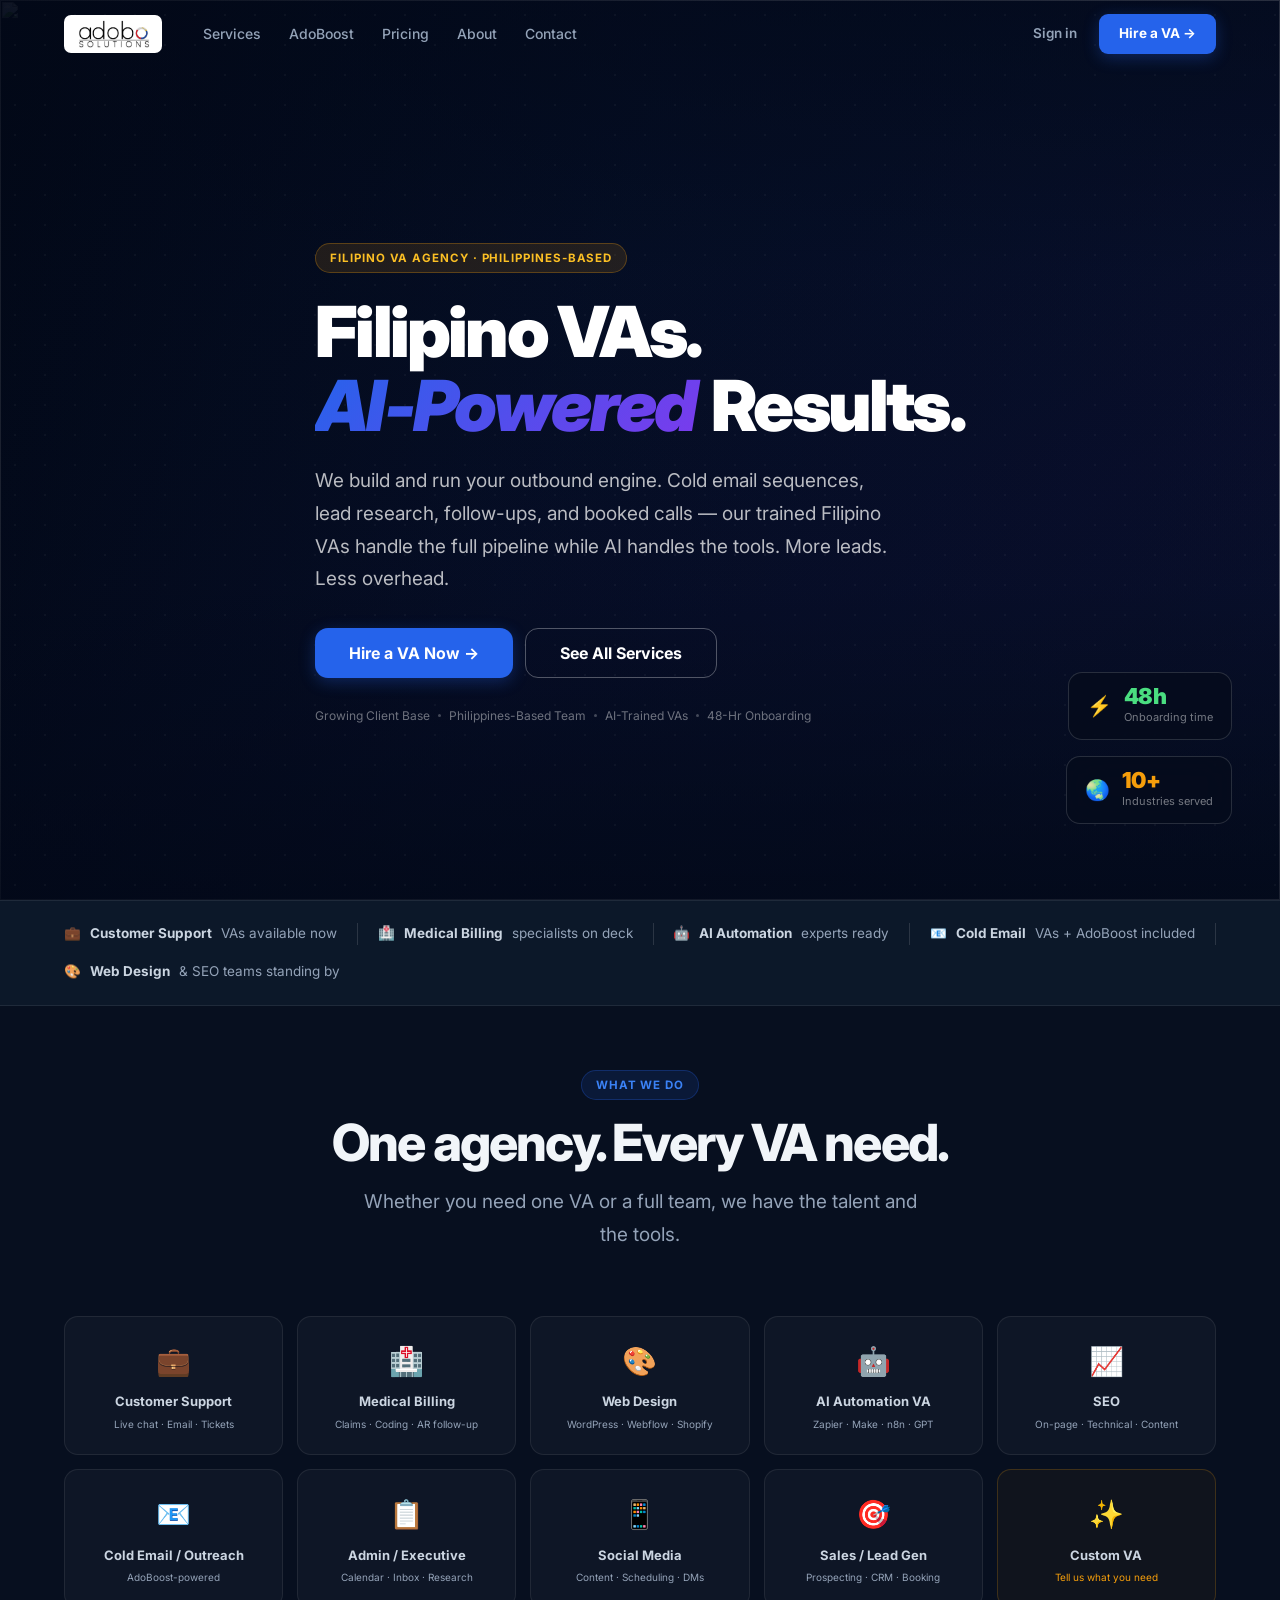
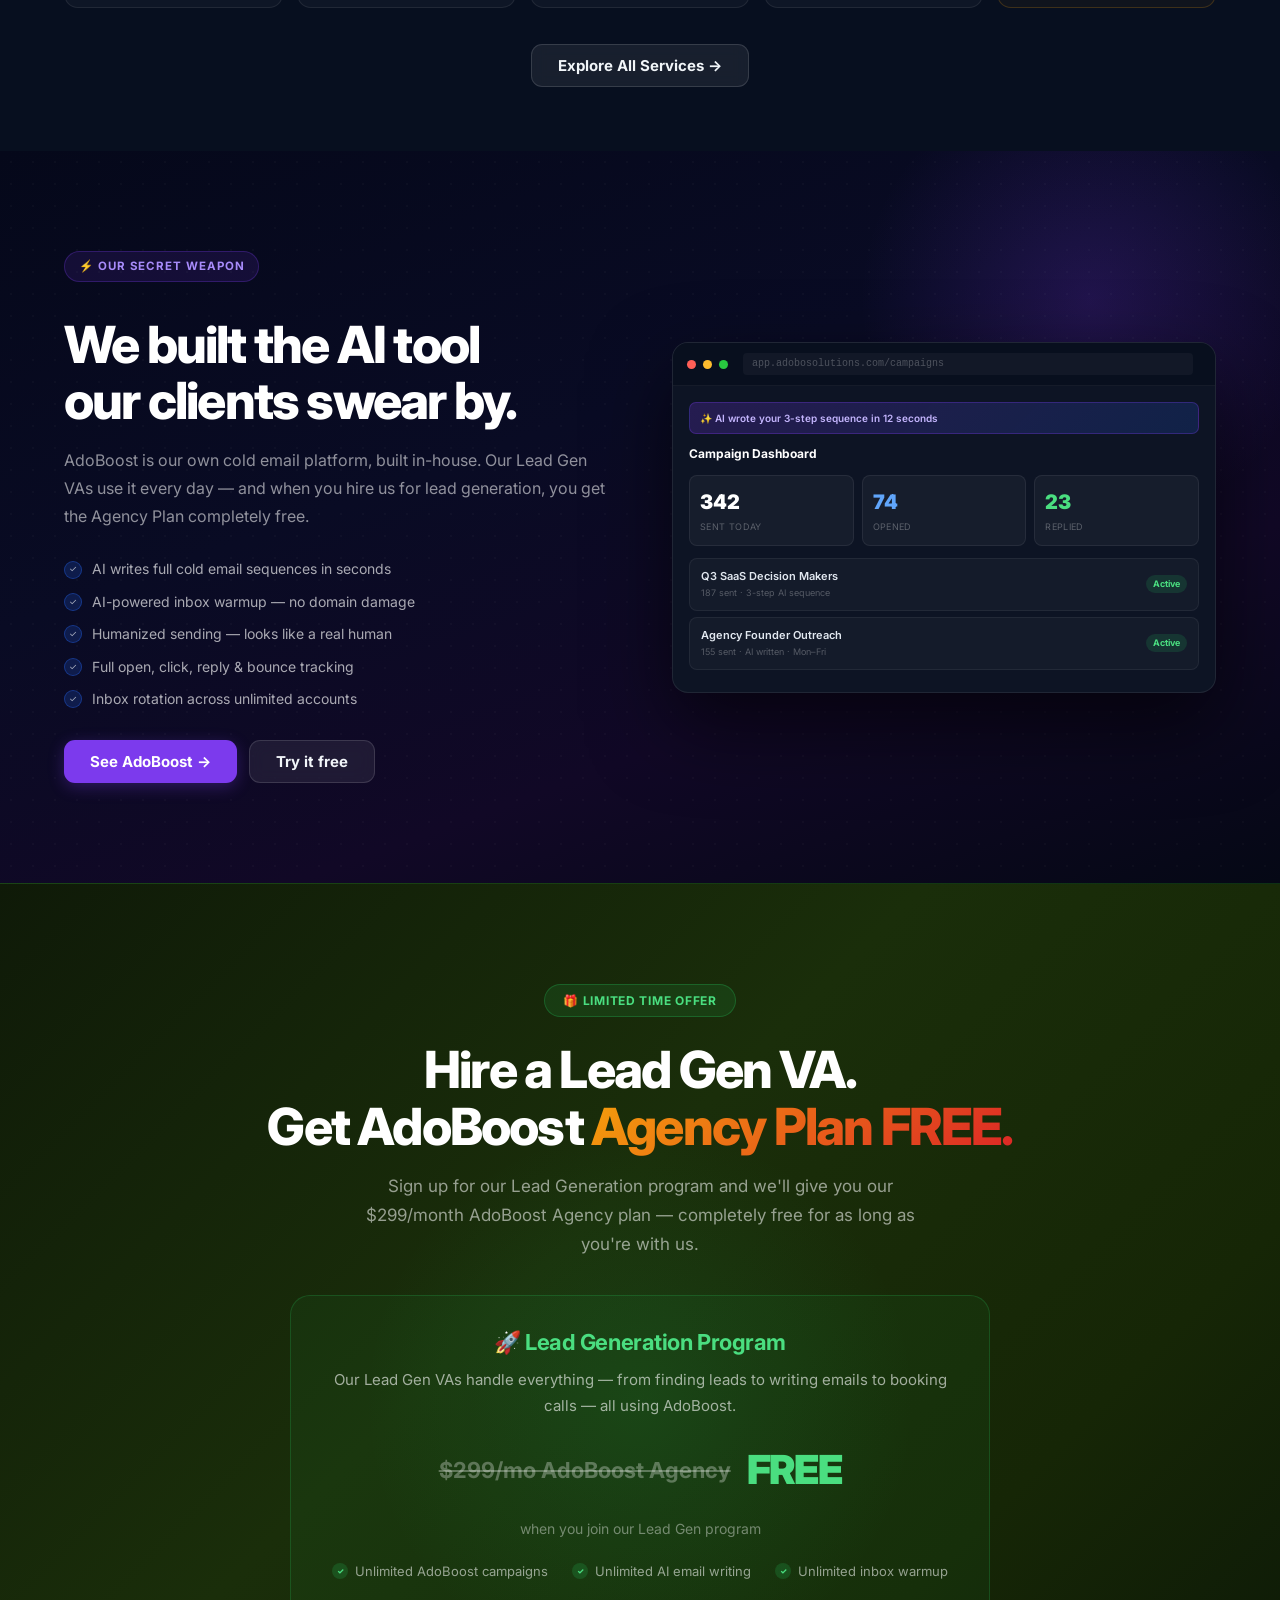
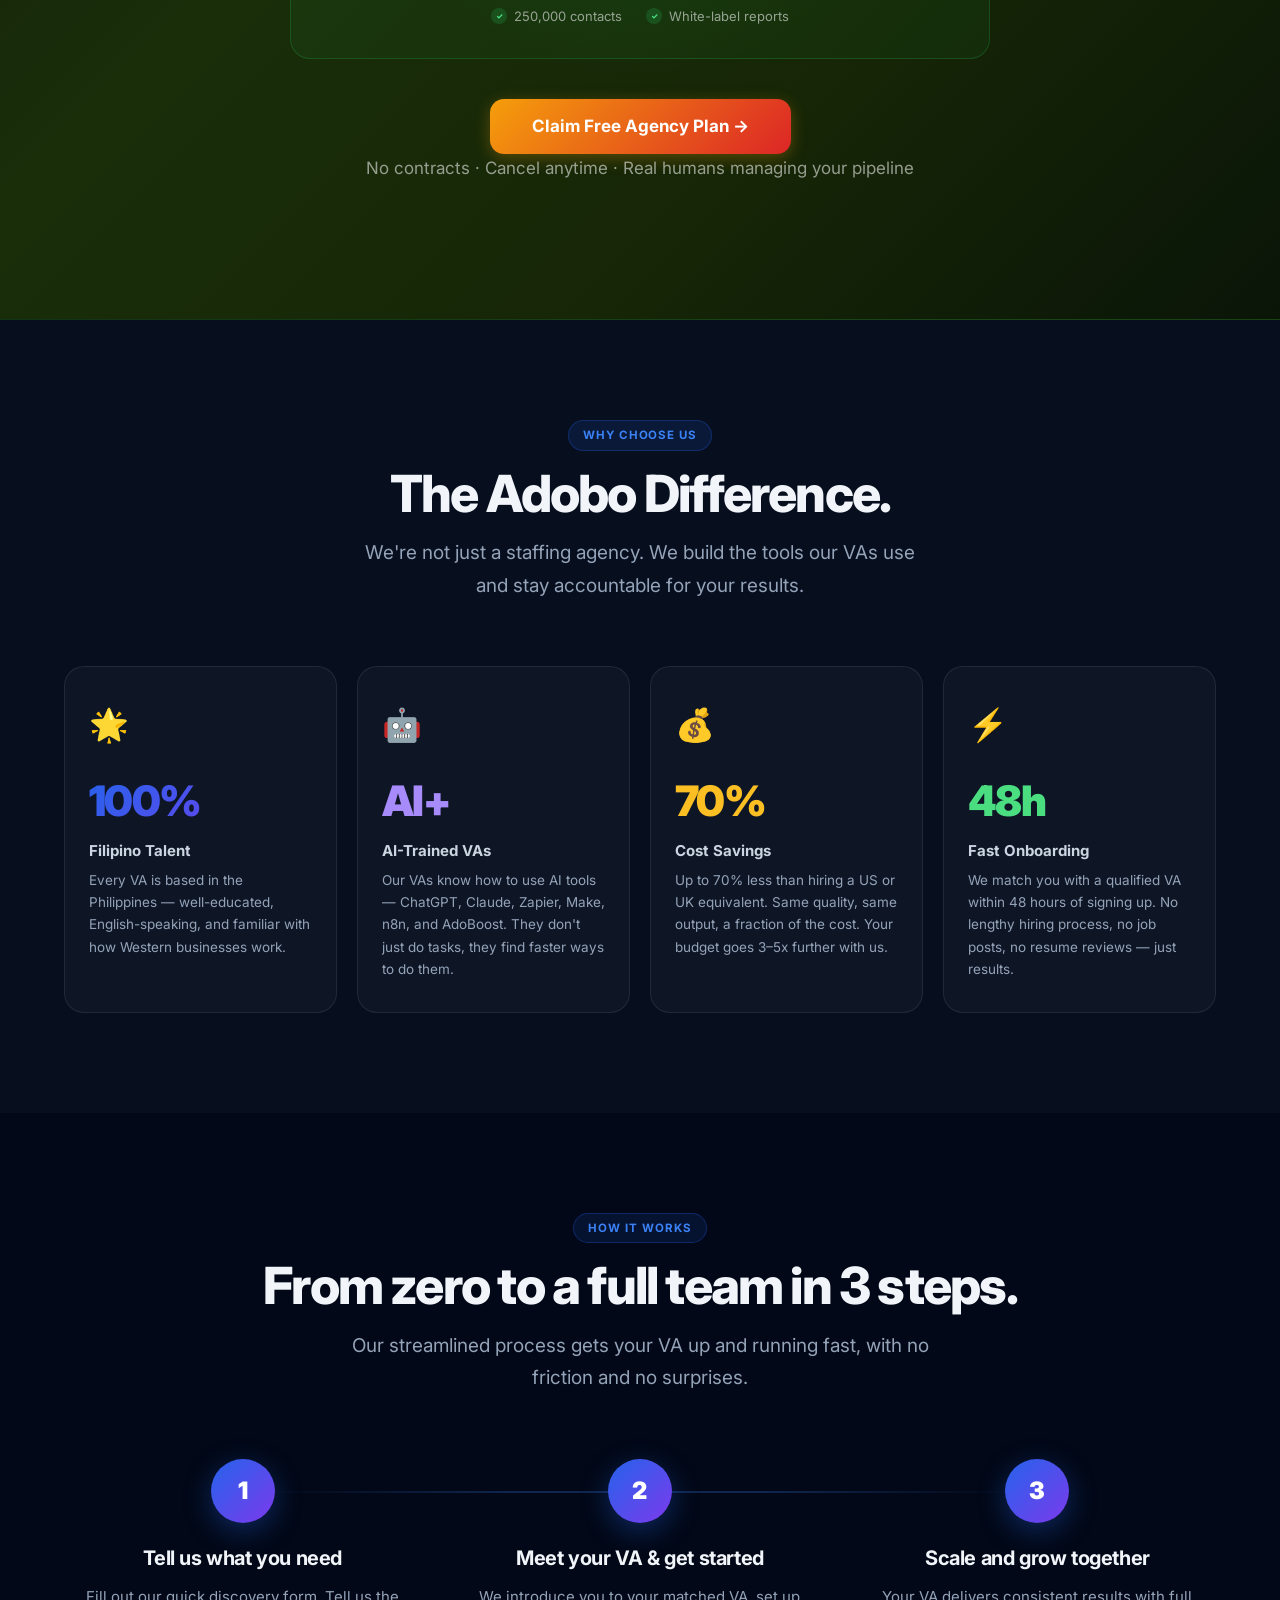
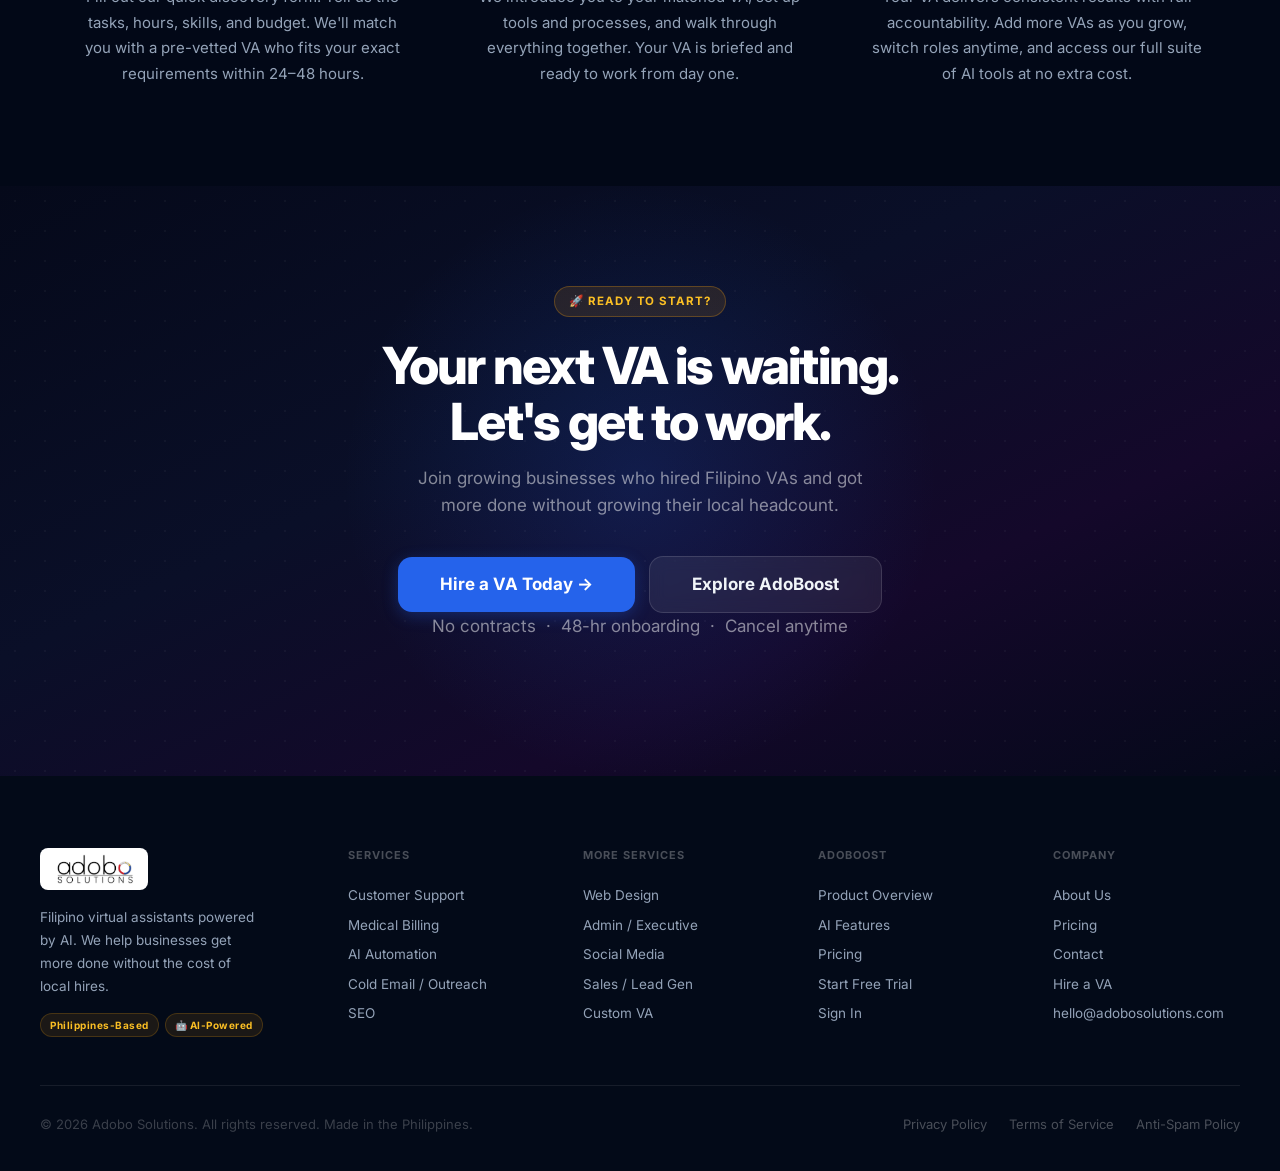
==== index.html @ bf47e224 "Hero: restore float badges, fix grad-text clip, rephrase subhead - Add back 48h and 10+ floating sta" ====
<!DOCTYPE html>
<html lang="en">
<head>
  <meta charset="UTF-8">
  <meta name="viewport" content="width=device-width, initial-scale=1.0">
  <title>Adobo Solutions — Filipino Virtual Assistants Powered by AI</title>
  <meta name="description" content="Hire trained Filipino virtual assistants for customer support, medical billing, cold email, AI automation, social media, SEO, and more. Powered by AdoBoost.">
  <meta property="og:title" content="Adobo Solutions — Elite Filipino VAs Powered by AI">
  <meta property="og:description" content="Hire top Filipino VAs and scale your business. Get AdoBoost Agency free with our Lead Gen program.">
  <meta property="og:url" content="https://adobosolutions.com">
  <link rel="canonical" href="https://adobosolutions.com">
  <link rel="icon" href="assets/ADB%20LOGO-06.jpg" type="image/jpeg">
  <link href="css/main.css" rel="stylesheet">
  <style>
    /* ── HERO ── */
    #hero {
      background: var(--grad-hero);
      min-height: 100vh; display: flex; align-items: center;
      padding-top: 68px; position: relative; overflow: hidden;
    }
    /* Hero — full-viewport background photo */
    .hero-bg { position: absolute; inset: 0; z-index: 0; }
    .hero-bg-img { width: 100%; height: 100%; object-fit: cover; object-position: center top; display: block; }
    .hero-bg-overlay {
      position: absolute; inset: 0;
      background:
        linear-gradient(to bottom, rgba(2,8,23,0.55) 0%, rgba(2,8,23,0.10) 30%, rgba(2,8,23,0.10) 65%, rgba(2,8,23,0.75) 100%),
        linear-gradient(105deg, rgba(2,8,23,0.88) 0%, rgba(5,15,40,0.72) 45%, rgba(10,20,55,0.50) 100%);
    }

    .hero-inner {
      max-width: 1200px; margin: 0 auto; padding: 120px 24px 120px;
      position: relative; z-index: 1;
      display: flex; align-items: flex-end;
    }
    .hero-text { max-width: 680px; }
    .hero-text .pill { margin-bottom: 22px; }
    .hero-text h1 { color: #fff; margin-bottom: 22px; overflow: visible; }
    /* fix gradient-text clip on "AI-Powered" */
    .hero-text h1 .grad-text { padding-right: 6px; }
    .hero-text .subhead { color: rgba(255,255,255,0.72); margin-bottom: 32px; }
    .hero-actions { display: flex; gap: 12px; flex-wrap: wrap; margin-bottom: 28px; }
    .hero-trust { display: flex; align-items: center; gap: 8px; flex-wrap: wrap; font-size: 12px; color: rgba(255,255,255,0.42); }
    .hero-trust-dot { width: 3px; height: 3px; border-radius: 50%; background: rgba(255,255,255,0.25); }

    /* Floating stat badges */
    .stat-badge {
      position: absolute; z-index: 2;
      background: rgba(5,12,28,0.80);
      border: 1px solid rgba(255,255,255,0.14);
      border-radius: 14px; padding: 12px 18px;
      backdrop-filter: blur(16px);
      display: flex; align-items: center; gap: 12px;
      animation: floatB 5s ease-in-out infinite;
    }
    .stat-badge-1 { bottom: 160px; right: 48px; animation-duration: 6s; }
    .stat-badge-2 { bottom: 76px; right: 48px; animation-duration: 5s; animation-delay: 1.2s; }
    .sb-icon { font-size: 20px; }
    .sb-val { font-size: 22px; font-weight: 900; letter-spacing: -0.03em; line-height: 1; }
    .sb-lbl { font-size: 11px; color: rgba(255,255,255,0.45); margin-top: 2px; }
    @keyframes floatB { 0%,100%{transform:translateY(0)} 50%{transform:translateY(-8px)} }
    @media (max-width: 768px) { .stat-badge { display: none; } }

    /* ── TRUST BAR ── */
    #trust-bar { background: var(--navy-3); border-top: 1px solid var(--border); border-bottom: 1px solid var(--border); padding: 22px 0; }
    .trust-inner { max-width: 1200px; margin: 0 auto; padding: 0 24px; display: flex; align-items: center; justify-content: space-between; flex-wrap: wrap; gap: 16px; }
    .trust-item { display: flex; align-items: center; gap: 9px; font-size: 13.5px; color: var(--text-3); white-space: nowrap; }
    .trust-item strong { color: var(--text-2); font-weight: 700; }
    .trust-dot { width: 1px; height: 22px; background: var(--border-2); flex-shrink: 0; }

    /* ── SERVICES OVERVIEW ── */
    #services-overview { background: var(--navy-2); }
    .services-grid { display: grid; grid-template-columns: repeat(5,1fr); gap: 14px; }
    .svc-card {
      background: var(--glass); border: 1px solid var(--border);
      border-radius: var(--r); padding: 22px 18px; text-align: center;
      transition: all 0.22s; text-decoration: none;
    }
    .svc-card:hover { background: var(--glass-2); border-color: var(--border-2); transform: translateY(-4px); box-shadow: var(--shadow); }
    .svc-card .svc-icon { font-size: 28px; margin-bottom: 10px; }
    .svc-card h4 { font-size: 13px; font-weight: 700; color: var(--text-2); line-height: 1.35; }
    .svc-card .svc-tag { font-size: 10px; color: var(--text-3); margin-top: 5px; }

    /* ── ADOBOOST PROMO ── */
    #adoboost-promo {
      background: linear-gradient(160deg, #05081a 0%, #090b24 40%, #110826 70%, #050815 100%);
      position: relative; overflow: hidden;
    }
    #adoboost-promo::before {
      content: ''; position: absolute; top: -100px; right: -60px;
      width: 500px; height: 500px;
      background: radial-gradient(circle, rgba(124,58,237,0.2) 0%, transparent 65%);
    }
    .promo-grid { display: grid; grid-template-columns: 1fr 1fr; gap: 64px; align-items: center; position: relative; z-index: 1; }
    .promo-left .pill { margin-bottom: 18px; }
    .promo-left h2 { color: #fff; margin-bottom: 18px; }
    .promo-left p  { color: rgba(255,255,255,0.55); font-size: 16px; line-height: 1.75; margin-bottom: 28px; }
    .promo-features { display: flex; flex-direction: column; gap: 10px; margin-bottom: 30px; }
    .promo-feat { display: flex; align-items: center; gap: 10px; font-size: 14px; color: rgba(255,255,255,0.65); }
    .promo-feat .chk { width: 18px; height: 18px; border-radius: 50%; background: rgba(37,99,235,0.2); border: 1px solid rgba(37,99,235,0.4); display: flex; align-items: center; justify-content: center; font-size: 9px; flex-shrink: 0; }
    /* mini app mockup */
    .mini-mockup { background: #0d1424; border-radius: 16px; border: 1px solid rgba(255,255,255,0.08); overflow: hidden; box-shadow: 0 32px 80px rgba(0,0,0,0.6); }
    .mm-bar { background: #080f1e; padding: 10px 14px; display: flex; align-items: center; gap: 7px; border-bottom: 1px solid rgba(255,255,255,0.05); }
    .mm-dot { width: 9px; height: 9px; border-radius: 50%; }
    .mm-dot.r { background:#ff5f57; } .mm-dot.y { background:#febc2e; } .mm-dot.g { background:#28c840; }
    .mm-url { flex:1; margin: 0 8px; background: rgba(255,255,255,0.04); border-radius: 4px; padding: 3px 9px; font-size: 10px; color: rgba(255,255,255,0.25); font-family: monospace; }
    .mm-body { padding: 16px; }
    .mm-title { font-size: 12px; font-weight: 700; color: #fff; margin-bottom: 12px; }
    .mm-stats { display: grid; grid-template-columns: repeat(3,1fr); gap: 8px; margin-bottom: 12px; }
    .mm-stat { background: rgba(255,255,255,0.04); border: 1px solid rgba(255,255,255,0.07); border-radius: 8px; padding: 10px; }
    .mm-stat-v { font-size: 20px; font-weight: 900; color: #fff; }
    .mm-stat-l { font-size: 9px; color: rgba(255,255,255,0.3); text-transform: uppercase; letter-spacing: 0.04em; margin-top: 2px; }
    .mm-row { background: rgba(255,255,255,0.03); border: 1px solid rgba(255,255,255,0.06); border-radius: 8px; padding: 9px 11px; display: flex; align-items: center; justify-content: space-between; margin-bottom: 6px; }
    .mm-row-n { font-size: 11px; font-weight: 600; color: #e2e8f0; }
    .mm-row-m { font-size: 9px; color: rgba(255,255,255,0.28); margin-top: 1px; }
    .mm-badge { font-size: 9px; font-weight: 700; padding: 2px 7px; border-radius: 20px; background: rgba(34,197,94,0.15); color: #4ade80; }
    .mm-ai { margin-bottom: 10px; background: linear-gradient(135deg,rgba(124,58,237,0.22),rgba(37,99,235,0.18)); border: 1px solid rgba(124,58,237,0.3); border-radius: 7px; padding: 7px 10px; font-size: 10px; color: #c4b5fd; font-weight: 600; }

    /* ── LEAD GEN OFFER ── */
    #lead-gen-offer {
      background: linear-gradient(135deg, #0f1a08 0%, #1a2e0a 40%, #162606 70%, #0a1508 100%);
      border-top: 1px solid rgba(34,197,94,0.15);
      border-bottom: 1px solid rgba(34,197,94,0.15);
      position: relative; overflow: hidden;
    }
    #lead-gen-offer::before {
      content: ''; position: absolute; top: 50%; left: 50%; transform: translate(-50%,-50%);
      width: 600px; height: 600px;
      background: radial-gradient(circle, rgba(34,197,94,0.12) 0%, transparent 65%);
    }
    .offer-inner { position: relative; z-index: 1; text-align: center; }
    .offer-badge { display: inline-flex; align-items: center; gap: 8px; background: rgba(34,197,94,0.12); border: 1px solid rgba(34,197,94,0.28); color: #4ade80; font-size: 12px; font-weight: 700; padding: 6px 18px; border-radius: 100px; letter-spacing: 0.06em; text-transform: uppercase; margin-bottom: 24px; }
    .offer-inner h2 { color: #fff; margin-bottom: 18px; }
    .offer-inner > p { color: rgba(255,255,255,0.55); max-width: 560px; margin: 0 auto 36px; font-size: 17px; line-height: 1.7; }
    .offer-box {
      max-width: 700px; margin: 0 auto 40px;
      background: rgba(34,197,94,0.06); border: 1.5px solid rgba(34,197,94,0.22);
      border-radius: 20px; padding: 32px;
    }
    .offer-box h3 { color: #4ade80; font-size: 22px; margin-bottom: 10px; }
    .offer-box p { color: rgba(255,255,255,0.6); font-size: 15px; line-height: 1.7; }
    .offer-price { display: flex; align-items: center; justify-content: center; gap: 16px; margin: 20px 0; flex-wrap: wrap; }
    .offer-price .old { font-size: 22px; font-weight: 700; color: rgba(255,255,255,0.3); text-decoration: line-through; }
    .offer-price .new { font-size: 40px; font-weight: 900; color: #4ade80; letter-spacing: -0.04em; }
    .offer-price .per { font-size: 14px; color: rgba(255,255,255,0.4); }
    .offer-features { display: flex; justify-content: center; gap: 24px; flex-wrap: wrap; margin-top: 16px; }
    .offer-feat { display: flex; align-items: center; gap: 7px; font-size: 13px; color: rgba(255,255,255,0.55); }
    .offer-feat .chk { width: 16px; height: 16px; border-radius: 50%; background: rgba(34,197,94,0.2); color: #4ade80; font-size: 8px; font-weight: 800; display: flex; align-items: center; justify-content: center; }

    /* ── WHY US ── */
    #why-us { background: var(--navy-2); }
    .why-grid { display: grid; grid-template-columns: repeat(4,1fr); gap: 20px; }
    .why-card {
      background: var(--glass); border: 1px solid var(--border);
      border-radius: var(--r-lg); padding: 32px 24px;
      transition: all 0.22s;
    }
    .why-card:hover { background: var(--glass-2); border-color: var(--border-2); transform: translateY(-4px); box-shadow: var(--shadow); }
    .why-icon { font-size: 32px; margin-bottom: 16px; }
    .why-num { font-size: 42px; font-weight: 900; letter-spacing: -0.04em; margin-bottom: 6px; }
    .why-card h4 { font-size: 15px; font-weight: 700; color: var(--text-2); margin-bottom: 8px; }
    .why-card p  { font-size: 13.5px; color: var(--text-3); line-height: 1.65; }

    /* ── HOW IT WORKS ── */
    #how-it-works { background: var(--navy); }
    .steps-grid { display: grid; grid-template-columns: repeat(3,1fr); gap: 40px; position: relative; }
    .steps-grid::before {
      content: ''; position: absolute; top: 32px;
      left: calc(16.67% + 8px); right: calc(16.67% + 8px);
      height: 2px; background: linear-gradient(90deg, transparent, var(--blue-l), var(--blue-l), transparent); opacity: 0.25;
    }
    .step-card { text-align: center; padding: 0 12px; }
    .step-num {
      width: 64px; height: 64px; border-radius: 50%;
      background: var(--grad); color: #fff; font-size: 24px; font-weight: 900;
      display: flex; align-items: center; justify-content: center;
      margin: 0 auto 22px; box-shadow: 0 8px 28px rgba(37,99,235,0.35);
      position: relative; z-index: 1;
    }
    .step-card h3 { color: var(--text); margin-bottom: 12px; }
    .step-card p  { font-size: 15px; color: var(--text-3); line-height: 1.7; }

    /* ── CTA SECTION ── */
    #cta {
      background: linear-gradient(155deg, #05091a 0%, #0a0f28 40%, #14082a 70%, #05091a 100%);
      text-align: center; position: relative; overflow: hidden;
    }
    #cta::before {
      content: ''; position: absolute; top: 50%; left: 50%; transform: translate(-50%,-50%);
      width: 700px; height: 700px;
      background: radial-gradient(circle, rgba(37,99,235,0.18) 0%, transparent 60%);
    }
    .cta-inner { position: relative; z-index: 1; }
    .cta-inner h2 { color: #fff; margin-bottom: 16px; }
    .cta-inner p  { color: rgba(255,255,255,0.5); max-width: 480px; margin: 0 auto 36px; font-size: 17px; }
    .cta-btns { display: flex; align-items: center; justify-content: center; gap: 14px; flex-wrap: wrap; }
    .cta-note { margin-top: 20px; font-size: 13px; color: rgba(255,255,255,0.28); }

    /* ── RESPONSIVE ── */
    @media (max-width: 1024px) {
      .services-grid { grid-template-columns: repeat(3,1fr); }
      .why-grid { grid-template-columns: 1fr 1fr; }
    }
    @media (max-width: 768px) {
      .hero-inner { padding: 90px 24px 80px; align-items: flex-end; }
      .hero-text { max-width: 100%; }
      .promo-grid { grid-template-columns: 1fr; }
      .steps-grid { grid-template-columns: 1fr; gap: 32px; }
      .steps-grid::before { display: none; }
      .services-grid { grid-template-columns: repeat(2,1fr); }
    }
    @media (max-width: 580px) {
      .hero-actions { flex-direction: column; }
      .hero-actions .btn { width: 100%; justify-content: center; }
      .cta-btns { flex-direction: column; align-items: center; }
      .cta-btns .btn { width: 100%; max-width: 320px; }
      .why-grid { grid-template-columns: 1fr; }
      .services-grid { grid-template-columns: 1fr 1fr; }
    }
  </style>
</head>
<body>

<!-- NAV -->
<nav id="nav">
  <div class="nav-inner">
    <a href="index.html" class="nav-logo">
      <img src="assets/logo.jpg" alt="Adobo Solutions">
    </a>
    <div class="nav-links">
      <a href="services.html">Services</a>
      <a href="adoboost.html">AdoBoost</a>
      <a href="pricing.html">Pricing</a>
      <a href="about.html">About</a>
      <a href="contact.html">Contact</a>
    </div>
    <div class="nav-right">
      <a href="https://app.adobosolutions.com/login" class="nav-signin">Sign in</a>
      <a href="contact.html" class="nav-cta">Hire a VA →</a>
    </div>
    <button class="hamburger" id="hamburger" aria-label="Menu">
      <span></span><span></span><span></span>
    </button>
  </div>
</nav>
<div class="mobile-menu" id="mobile-menu">
  <a href="services.html">Services</a>
  <a href="adoboost.html">AdoBoost</a>
  <a href="pricing.html">Pricing</a>
  <a href="about.html">About</a>
  <a href="contact.html">Contact</a>
  <a href="https://app.adobosolutions.com/login">Sign in</a>
  <a href="contact.html" class="btn btn-primary">Hire a VA →</a>
</div>

<!-- HERO -->
<section id="hero">
  <!-- Full-screen background photo -->
  <div class="hero-bg">
    <img src="assets/shutterstock_2249980827.jpg" alt="" class="hero-bg-img">
    <div class="hero-bg-overlay"></div>
  </div>
  <div class="grid-texture"></div>
  <div class="hero-inner">
    <div class="hero-text">
      <span class="pill pill-gold">Filipino VA Agency · Philippines-Based</span>
      <h1>Filipino VAs.<br><em class="grad-text">AI-Powered</em> Results.</h1>
      <p class="subhead">We build and run your outbound engine. Cold email sequences, lead research, follow-ups, and booked calls — our trained Filipino VAs handle the full pipeline while AI handles the tools. More leads. Less overhead.</p>
      <div class="hero-actions">
        <a href="contact.html" class="btn btn-primary btn-lg">Hire a VA Now →</a>
        <a href="services.html" class="btn btn-outline-w btn-lg">See All Services</a>
      </div>
      <div class="hero-trust">
        <span>Growing Client Base</span>
        <span class="hero-trust-dot"></span>
        <span>Philippines-Based Team</span>
        <span class="hero-trust-dot"></span>
        <span>AI-Trained VAs</span>
        <span class="hero-trust-dot"></span>
        <span>48-Hr Onboarding</span>
      </div>
    </div>
  </div>

  <!-- Floating stat badges -->
  <div class="stat-badge stat-badge-1">
    <div class="sb-icon">⚡</div>
    <div>
      <div class="sb-val" style="color:#4ade80">48h</div>
      <div class="sb-lbl">Onboarding time</div>
    </div>
  </div>
  <div class="stat-badge stat-badge-2">
    <div class="sb-icon">🌏</div>
    <div>
      <div class="sb-val" style="color:#f59e0b">10+</div>
      <div class="sb-lbl">Industries served</div>
    </div>
  </div>
</section>

<!-- TRUST BAR -->
<div id="trust-bar">
  <div class="trust-inner">
    <div class="trust-item">💼 <strong>Customer Support</strong> VAs available now</div>
    <div class="trust-dot"></div>
    <div class="trust-item">🏥 <strong>Medical Billing</strong> specialists on deck</div>
    <div class="trust-dot"></div>
    <div class="trust-item">🤖 <strong>AI Automation</strong> experts ready</div>
    <div class="trust-dot"></div>
    <div class="trust-item">📧 <strong>Cold Email</strong> VAs + AdoBoost included</div>
    <div class="trust-dot"></div>
    <div class="trust-item">🎨 <strong>Web Design</strong> &amp; SEO teams standing by</div>
  </div>
</div>

<!-- SERVICES OVERVIEW -->
<section id="services-overview" class="section-sm">
  <div class="container">
    <div class="section-head center">
      <span class="pill pill-blue">What We Do</span>
      <h2 style="margin:14px 0 16px">One agency. Every VA need.</h2>
      <p class="subhead">Whether you need one VA or a full team, we have the talent and the tools.</p>
    </div>
    <div class="services-grid">
      <a href="services.html#customer-support" class="svc-card reveal">
        <div class="svc-icon">💼</div>
        <h4>Customer Support</h4>
        <div class="svc-tag">Live chat · Email · Tickets</div>
      </a>
      <a href="services.html#medical-billing" class="svc-card reveal delay-1">
        <div class="svc-icon">🏥</div>
        <h4>Medical Billing</h4>
        <div class="svc-tag">Claims · Coding · AR follow-up</div>
      </a>
      <a href="services.html#web-design" class="svc-card reveal delay-2">
        <div class="svc-icon">🎨</div>
        <h4>Web Design</h4>
        <div class="svc-tag">WordPress · Webflow · Shopify</div>
      </a>
      <a href="services.html#ai-automation" class="svc-card reveal delay-3">
        <div class="svc-icon">🤖</div>
        <h4>AI Automation VA</h4>
        <div class="svc-tag">Zapier · Make · n8n · GPT</div>
      </a>
      <a href="services.html#seo" class="svc-card reveal delay-4">
        <div class="svc-icon">📈</div>
        <h4>SEO</h4>
        <div class="svc-tag">On-page · Technical · Content</div>
      </a>
      <a href="services.html#cold-email" class="svc-card reveal">
        <div class="svc-icon">📧</div>
        <h4>Cold Email / Outreach</h4>
        <div class="svc-tag">AdoBoost-powered</div>
      </a>
      <a href="services.html#admin-ea" class="svc-card reveal delay-1">
        <div class="svc-icon">📋</div>
        <h4>Admin / Executive</h4>
        <div class="svc-tag">Calendar · Inbox · Research</div>
      </a>
      <a href="services.html#social-media" class="svc-card reveal delay-2">
        <div class="svc-icon">📱</div>
        <h4>Social Media</h4>
        <div class="svc-tag">Content · Scheduling · DMs</div>
      </a>
      <a href="services.html#sales-lead-gen" class="svc-card reveal delay-3">
        <div class="svc-icon">🎯</div>
        <h4>Sales / Lead Gen</h4>
        <div class="svc-tag">Prospecting · CRM · Booking</div>
      </a>
      <a href="services.html#custom" class="svc-card reveal delay-4" style="border-color:rgba(245,158,11,0.2);background:rgba(245,158,11,0.04)">
        <div class="svc-icon">✨</div>
        <h4>Custom VA</h4>
        <div class="svc-tag" style="color:var(--gold)">Tell us what you need</div>
      </a>
    </div>
    <div style="text-align:center;margin-top:36px">
      <a href="services.html" class="btn btn-glass">Explore All Services →</a>
    </div>
  </div>
</section>

<!-- ADOBOOST PROMO -->
<section id="adoboost-promo" class="section">
  <div class="grid-texture-sm"></div>
  <div class="container">
    <div class="promo-grid">
      <div class="promo-left reveal">
        <span class="pill pill-purple">⚡ Our Secret Weapon</span>
        <h2 style="color:#fff;margin:16px 0 18px">We built the AI tool<br>our clients swear by.</h2>
        <p>AdoBoost is our own cold email platform, built in-house. Our Lead Gen VAs use it every day — and when you hire us for lead generation, you get the Agency Plan completely free.</p>
        <div class="promo-features">
          <div class="promo-feat"><span class="chk">✓</span>AI writes full cold email sequences in seconds</div>
          <div class="promo-feat"><span class="chk">✓</span>AI-powered inbox warmup — no domain damage</div>
          <div class="promo-feat"><span class="chk">✓</span>Humanized sending — looks like a real human</div>
          <div class="promo-feat"><span class="chk">✓</span>Full open, click, reply &amp; bounce tracking</div>
          <div class="promo-feat"><span class="chk">✓</span>Inbox rotation across unlimited accounts</div>
        </div>
        <div style="display:flex;gap:12px;flex-wrap:wrap">
          <a href="adoboost.html" class="btn btn-purple">See AdoBoost →</a>
          <a href="https://app.adobosolutions.com/register" class="btn btn-glass">Try it free</a>
        </div>
      </div>
      <div class="promo-right reveal delay-2">
        <div class="mini-mockup">
          <div class="mm-bar">
            <span class="mm-dot r"></span>
            <span class="mm-dot y"></span>
            <span class="mm-dot g"></span>
            <span class="mm-url">app.adobosolutions.com/campaigns</span>
          </div>
          <div class="mm-body">
            <div class="mm-ai">✨ AI wrote your 3-step sequence in 12 seconds</div>
            <div class="mm-title">Campaign Dashboard</div>
            <div class="mm-stats">
              <div class="mm-stat">
                <div class="mm-stat-v">342</div>
                <div class="mm-stat-l">Sent today</div>
              </div>
              <div class="mm-stat">
                <div class="mm-stat-v" style="color:#60a5fa">74</div>
                <div class="mm-stat-l">Opened</div>
              </div>
              <div class="mm-stat">
                <div class="mm-stat-v" style="color:#4ade80">23</div>
                <div class="mm-stat-l">Replied</div>
              </div>
            </div>
            <div class="mm-row">
              <div>
                <div class="mm-row-n">Q3 SaaS Decision Makers</div>
                <div class="mm-row-m">187 sent · 3-step AI sequence</div>
              </div>
              <span class="mm-badge">Active</span>
            </div>
            <div class="mm-row">
              <div>
                <div class="mm-row-n">Agency Founder Outreach</div>
                <div class="mm-row-m">155 sent · AI written · Mon–Fri</div>
              </div>
              <span class="mm-badge">Active</span>
            </div>
          </div>
        </div>
      </div>
    </div>
  </div>
</section>

<!-- LEAD GEN FREE OFFER -->
<section id="lead-gen-offer" class="section">
  <div class="container">
    <div class="offer-inner">
      <div class="offer-badge">🎁 Limited Time Offer</div>
      <h2>Hire a Lead Gen VA.<br>Get AdoBoost <span class="gold-text">Agency Plan FREE.</span></h2>
      <p>Sign up for our Lead Generation program and we'll give you our $299/month AdoBoost Agency plan — completely free for as long as you're with us.</p>
      <div class="offer-box reveal">
        <h3>🚀 Lead Generation Program</h3>
        <p>Our Lead Gen VAs handle everything — from finding leads to writing emails to booking calls — all using AdoBoost.</p>
        <div class="offer-price">
          <span class="old">$299/mo AdoBoost Agency</span>
          <span class="new">FREE</span>
          <span class="per">when you join our Lead Gen program</span>
        </div>
        <div class="offer-features">
          <div class="offer-feat"><span class="chk">✓</span>Unlimited AdoBoost campaigns</div>
          <div class="offer-feat"><span class="chk">✓</span>Unlimited AI email writing</div>
          <div class="offer-feat"><span class="chk">✓</span>Unlimited inbox warmup</div>
          <div class="offer-feat"><span class="chk">✓</span>250,000 contacts</div>
          <div class="offer-feat"><span class="chk">✓</span>White-label reports</div>
        </div>
      </div>
      <a href="contact.html" class="btn btn-gold btn-xl">Claim Free Agency Plan →</a>
      <p class="cta-note">No contracts · Cancel anytime · Real humans managing your pipeline</p>
    </div>
  </div>
</section>

<!-- WHY ADOBO SOLUTIONS -->
<section id="why-us" class="section">
  <div class="container">
    <div class="section-head center">
      <span class="pill pill-blue">Why Choose Us</span>
      <h2 style="margin:14px 0 16px">The Adobo Difference.</h2>
      <p class="subhead">We're not just a staffing agency. We build the tools our VAs use and stay accountable for your results.</p>
    </div>
    <div class="why-grid">
      <div class="why-card reveal">
        <div class="why-icon">🌟</div>
        <div class="why-num grad-text">100%</div>
        <h4>Filipino Talent</h4>
        <p>Every VA is based in the Philippines — well-educated, English-speaking, and familiar with how Western businesses work.</p>
      </div>
      <div class="why-card reveal delay-1">
        <div class="why-icon">🤖</div>
        <div class="why-num" style="color:#a78bfa">AI+</div>
        <h4>AI-Trained VAs</h4>
        <p>Our VAs know how to use AI tools — ChatGPT, Claude, Zapier, Make, n8n, and AdoBoost. They don't just do tasks, they find faster ways to do them.</p>
      </div>
      <div class="why-card reveal delay-2">
        <div class="why-icon">💰</div>
        <div class="why-num" style="color:var(--gold-l)">70%</div>
        <h4>Cost Savings</h4>
        <p>Up to 70% less than hiring a US or UK equivalent. Same quality, same output, a fraction of the cost. Your budget goes 3–5x further with us.</p>
      </div>
      <div class="why-card reveal delay-3">
        <div class="why-icon">⚡</div>
        <div class="why-num" style="color:#4ade80">48h</div>
        <h4>Fast Onboarding</h4>
        <p>We match you with a qualified VA within 48 hours of signing up. No lengthy hiring process, no job posts, no resume reviews — just results.</p>
      </div>
    </div>
  </div>
</section>

<!-- HOW IT WORKS -->
<section id="how-it-works" class="section">
  <div class="container">
    <div class="section-head center">
      <span class="pill pill-blue">How It Works</span>
      <h2 style="margin:14px 0 16px">From zero to a full team in 3 steps.</h2>
      <p class="subhead">Our streamlined process gets your VA up and running fast, with no friction and no surprises.</p>
    </div>
    <div class="steps-grid">
      <div class="step-card reveal">
        <div class="step-num">1</div>
        <h3>Tell us what you need</h3>
        <p>Fill out our quick discovery form. Tell us the tasks, hours, skills, and budget. We'll match you with a pre-vetted VA who fits your exact requirements within 24–48 hours.</p>
      </div>
      <div class="step-card reveal delay-2">
        <div class="step-num">2</div>
        <h3>Meet your VA &amp; get started</h3>
        <p>We introduce you to your matched VA, set up tools and processes, and walk through everything together. Your VA is briefed and ready to work from day one.</p>
      </div>
      <div class="step-card reveal delay-4">
        <div class="step-num">3</div>
        <h3>Scale and grow together</h3>
        <p>Your VA delivers consistent results with full accountability. Add more VAs as you grow, switch roles anytime, and access our full suite of AI tools at no extra cost.</p>
      </div>
    </div>
  </div>
</section>

<!-- CTA -->
<section id="cta" class="section">
  <div class="grid-texture"></div>
  <div class="container">
    <div class="cta-inner">
      <span class="pill pill-gold" style="margin-bottom:20px;display:inline-flex">🚀 Ready to start?</span>
      <h2 style="color:#fff">Your next VA is waiting.<br>Let's get to work.</h2>
      <p>Join growing businesses who hired Filipino VAs and got more done without growing their local headcount.</p>
      <div class="cta-btns">
        <a href="contact.html" class="btn btn-primary btn-xl">Hire a VA Today →</a>
        <a href="adoboost.html" class="btn btn-glass btn-xl">Explore AdoBoost</a>
      </div>
      <p class="cta-note">No contracts &nbsp;·&nbsp; 48-hr onboarding &nbsp;·&nbsp; Cancel anytime</p>
    </div>
  </div>
</section>

<!-- FOOTER -->
<footer id="footer">
  <div class="footer-inner">
    <div class="footer-top">
      <div class="f-brand">
        <div class="f-brand-logo">
          <img src="assets/logo.jpg" alt="Adobo Solutions">
        </div>
        <p>Filipino virtual assistants powered by AI. We help businesses get more done without the cost of local hires.</p>
        <div class="f-brand-badges">
          <span class="f-badge">Philippines-Based</span>
          <span class="f-badge">🤖 AI-Powered</span>
        </div>
      </div>
      <div class="f-col">
        <h4>Services</h4>
        <a href="services.html#customer-support">Customer Support</a>
        <a href="services.html#medical-billing">Medical Billing</a>
        <a href="services.html#ai-automation">AI Automation</a>
        <a href="services.html#cold-email">Cold Email / Outreach</a>
        <a href="services.html#seo">SEO</a>
      </div>
      <div class="f-col">
        <h4>More Services</h4>
        <a href="services.html#web-design">Web Design</a>
        <a href="services.html#admin-ea">Admin / Executive</a>
        <a href="services.html#social-media">Social Media</a>
        <a href="services.html#sales-lead-gen">Sales / Lead Gen</a>
        <a href="services.html#custom">Custom VA</a>
      </div>
      <div class="f-col">
        <h4>AdoBoost</h4>
        <a href="adoboost.html">Product Overview</a>
        <a href="adoboost.html#ai-features">AI Features</a>
        <a href="pricing.html#adoboost">Pricing</a>
        <a href="https://app.adobosolutions.com/register">Start Free Trial</a>
        <a href="https://app.adobosolutions.com/login">Sign In</a>
      </div>
      <div class="f-col">
        <h4>Company</h4>
        <a href="about.html">About Us</a>
        <a href="pricing.html">Pricing</a>
        <a href="contact.html">Contact</a>
        <a href="contact.html#apply">Hire a VA</a>
        <a href="mailto:hello@adobosolutions.com">hello@adobosolutions.com</a>
      </div>
    </div>
    <div class="footer-bot">
      <p>© 2026 Adobo Solutions. All rights reserved. Made in the Philippines.</p>
      <div class="footer-bot-links">
        <a href="#">Privacy Policy</a>
        <a href="#">Terms of Service</a>
        <a href="#">Anti-Spam Policy</a>
      </div>
    </div>
  </div>
</footer>

<script>
  /* Nav scroll */
  const nav = document.getElementById('nav');
  window.addEventListener('scroll', () => { nav.classList.toggle('scrolled', window.scrollY > 40); }, { passive: true });
  /* Hamburger */
  const hamburger = document.getElementById('hamburger');
  const mobileMenu = document.getElementById('mobile-menu');
  hamburger.addEventListener('click', () => {
    const open = mobileMenu.classList.toggle('open');
    hamburger.classList.toggle('open', open);
  });
  mobileMenu.querySelectorAll('a').forEach(a => {
    a.addEventListener('click', () => { mobileMenu.classList.remove('open'); hamburger.classList.remove('open'); });
  });
  /* Reveal */
  const observer = new IntersectionObserver(entries => {
    entries.forEach(e => { if (e.isIntersecting) { e.target.classList.add('vis'); observer.unobserve(e.target); } });
  }, { threshold: 0.08, rootMargin: '0px 0px -40px 0px' });
  document.querySelectorAll('.reveal').forEach(el => observer.observe(el));
  /* Smooth scroll */
  document.querySelectorAll('a[href^="#"]').forEach(a => {
    a.addEventListener('click', e => {
      const t = document.querySelector(a.getAttribute('href'));
      if (t) { e.preventDefault(); window.scrollTo({ top: t.getBoundingClientRect().top + window.scrollY - 76, behavior: 'smooth' }); }
    });
  });
</script>
</body>
</html>
---- css/main.css ----
/* =============================================
   ADOBO SOLUTIONS — SHARED STYLESHEET
   ============================================= */

@import url('https://fonts.googleapis.com/css2?family=Inter:wght@300;400;500;600;700;800;900&display=swap');

:root {
  --navy:      #020817;
  --navy-2:    #070f1f;
  --navy-3:    #0c1829;
  --navy-4:    #0f2040;
  --blue:      #2563eb;
  --blue-h:    #1d4ed8;
  --blue-l:    #3b82f6;
  --gold:      #f59e0b;
  --gold-l:    #fbbf24;
  --gold-d:    #d97706;
  --red:       #dc2626;
  --red-l:     #ef4444;
  --purple:    #7c3aed;
  --green:     #16a34a;
  --white:     #ffffff;
  --text:      #f1f5f9;
  --text-2:    #cbd5e1;
  --text-3:    #94a3b8;
  --border:    rgba(255,255,255,0.08);
  --border-2:  rgba(255,255,255,0.13);
  --glass:     rgba(255,255,255,0.03);
  --glass-2:   rgba(255,255,255,0.07);
  --r:         14px;
  --r-sm:      10px;
  --r-lg:      20px;
  --shadow:    0 4px 24px rgba(0,0,0,0.35);
  --shadow-l:  0 16px 56px rgba(0,0,0,0.55);
  --shadow-b:  0 4px 16px rgba(37,99,235,0.3);
  --grad:      linear-gradient(135deg, #2563eb 0%, #7c3aed 100%);
  --grad-g:    linear-gradient(135deg, #f59e0b 0%, #dc2626 100%);
  --grad-hero: linear-gradient(160deg, #020817 0%, #050d20 35%, #0a0a25 65%, #050d1a 100%);
}

*, *::before, *::after { box-sizing: border-box; margin: 0; padding: 0; }
html { scroll-behavior: smooth; font-size: 16px; }
body {
  font-family: 'Inter', -apple-system, BlinkMacSystemFont, 'Segoe UI', sans-serif;
  color: var(--text);
  background: var(--navy);
  -webkit-font-smoothing: antialiased;
  -moz-osx-font-smoothing: grayscale;
  overflow-x: hidden;
  line-height: 1.6;
}
a  { color: inherit; text-decoration: none; }
img { max-width: 100%; display: block; }
input, textarea, select, button { font-family: inherit; }

/* ── TYPOGRAPHY ── */
h1 { font-size: clamp(38px, 5.5vw, 72px); font-weight: 900; line-height: 1.05; letter-spacing: -0.04em; }
h2 { font-size: clamp(28px, 4vw, 52px);   font-weight: 800; line-height: 1.1;  letter-spacing: -0.035em; }
h3 { font-size: clamp(17px, 2vw, 20px);   font-weight: 700; line-height: 1.35; letter-spacing: -0.02em; }
h4 { font-size: 15px; font-weight: 700; line-height: 1.4; }
.subhead  { font-size: clamp(16px, 2vw, 19px); line-height: 1.72; color: var(--text-3); max-width: 580px; }
.subhead-sm { font-size: 15px; line-height: 1.7; color: var(--text-3); }
.grad-text {
  background: var(--grad);
  -webkit-background-clip: text;
  -webkit-text-fill-color: transparent;
  background-clip: text;
}
.gold-text {
  background: var(--grad-g);
  -webkit-background-clip: text;
  -webkit-text-fill-color: transparent;
  background-clip: text;
}

/* ── LAYOUT ── */
.container  { max-width: 1200px; margin: 0 auto; padding: 0 24px; }
.section    { padding: 100px 0; }
.section-sm { padding: 64px 0; }
.section-xs { padding: 40px 0; }
.center     { text-align: center; }
.section-head { margin-bottom: 64px; }
.section-head h2 { margin: 14px 0 18px; }
.section-head.center .subhead { margin: 0 auto; }

/* ── PILL BADGES ── */
.pill {
  display: inline-flex; align-items: center; gap: 6px;
  font-size: 11.5px; font-weight: 700; letter-spacing: 0.08em; text-transform: uppercase;
  padding: 5px 14px; border-radius: 100px; white-space: nowrap;
}
.pill-blue   { color: var(--blue-l);  background: rgba(37,99,235,0.12);  border: 1px solid rgba(37,99,235,0.28); }
.pill-gold   { color: var(--gold-l);  background: rgba(245,158,11,0.12); border: 1px solid rgba(245,158,11,0.28); }
.pill-purple { color: #a78bfa;        background: rgba(124,58,237,0.12); border: 1px solid rgba(124,58,237,0.28); }
.pill-red    { color: #fca5a5;        background: rgba(220,38,38,0.12);  border: 1px solid rgba(220,38,38,0.28); }
.pill-white  { color: rgba(255,255,255,0.7); background: rgba(255,255,255,0.08); border: 1px solid rgba(255,255,255,0.16); }
.pill-green  { color: #4ade80; background: rgba(22,163,74,0.12); border: 1px solid rgba(22,163,74,0.28); }

/* ── BUTTONS ── */
.btn {
  display: inline-flex; align-items: center; justify-content: center; gap: 8px;
  padding: 13px 26px; border-radius: 11px; font-size: 15px; font-weight: 700;
  cursor: pointer; border: none; transition: all 0.18s; white-space: nowrap;
  text-decoration: none; line-height: 1; font-family: inherit;
}
.btn-lg   { padding: 16px 34px; font-size: 16px; border-radius: 13px; }
.btn-sm   { padding: 9px 18px; font-size: 13.5px; border-radius: 9px; }
.btn-xl   { padding: 19px 42px; font-size: 17px; border-radius: 14px; }

.btn-primary { background: var(--blue); color: #fff; box-shadow: var(--shadow-b); }
.btn-primary:hover { background: var(--blue-h); transform: translateY(-1px); box-shadow: 0 8px 28px rgba(37,99,235,0.45); }

.btn-gold { background: var(--grad-g); color: #fff; box-shadow: 0 4px 16px rgba(245,158,11,0.3); }
.btn-gold:hover { transform: translateY(-1px); box-shadow: 0 8px 28px rgba(245,158,11,0.44); }

.btn-purple { background: var(--purple); color: #fff; box-shadow: 0 4px 16px rgba(124,58,237,0.3); }
.btn-purple:hover { background: #6d28d9; transform: translateY(-1px); }

.btn-glass {
  background: var(--glass-2); color: var(--text); border: 1.5px solid var(--border-2);
  backdrop-filter: blur(8px);
}
.btn-glass:hover { background: rgba(255,255,255,0.12); border-color: rgba(255,255,255,0.25); }

.btn-outline-w { background: transparent; color: #fff; border: 1.5px solid rgba(255,255,255,0.3); }
.btn-outline-w:hover { background: rgba(255,255,255,0.08); border-color: rgba(255,255,255,0.5); }

/* ── GRID TEXTURE ── */
.grid-texture {
  position: absolute; inset: 0; z-index: 0; pointer-events: none;
  background-image: radial-gradient(rgba(255,255,255,0.035) 1px, transparent 1px);
  background-size: 30px 30px;
}
.grid-texture-sm {
  position: absolute; inset: 0; z-index: 0; pointer-events: none;
  background-image: radial-gradient(rgba(255,255,255,0.025) 1px, transparent 1px);
  background-size: 22px 22px;
}

/* ── GLASS CARD ── */
.glass-card {
  background: var(--glass);
  border: 1px solid var(--border);
  border-radius: var(--r-lg);
  backdrop-filter: blur(12px);
  -webkit-backdrop-filter: blur(12px);
  transition: background 0.22s, border-color 0.22s, transform 0.22s, box-shadow 0.22s;
}
.glass-card:hover {
  background: var(--glass-2);
  border-color: var(--border-2);
  transform: translateY(-4px);
  box-shadow: var(--shadow-l);
}

/* ── DIVIDER ── */
.divider { height: 1px; background: var(--border); }

/* ── REVEAL ANIMATION ── */
.reveal { opacity: 0; transform: translateY(24px); transition: opacity 0.6s ease, transform 0.6s ease; }
.reveal.vis { opacity: 1; transform: none; }
.delay-1 { transition-delay: 0.08s; }
.delay-2 { transition-delay: 0.16s; }
.delay-3 { transition-delay: 0.24s; }
.delay-4 { transition-delay: 0.32s; }
.delay-5 { transition-delay: 0.40s; }
.delay-6 { transition-delay: 0.48s; }

/* ═══════════════════════════════════════
   NAV
   ═══════════════════════════════════════ */
nav#nav {
  position: fixed; top: 0; left: 0; right: 0; z-index: 300;
  transition: background 0.3s, box-shadow 0.3s, backdrop-filter 0.3s;
}
nav#nav.scrolled {
  background: rgba(2,8,23,0.92);
  backdrop-filter: blur(18px);
  -webkit-backdrop-filter: blur(18px);
  box-shadow: 0 1px 0 rgba(255,255,255,0.07);
}
.nav-inner {
  max-width: 1200px; margin: 0 auto; padding: 0 24px;
  display: flex; align-items: center; height: 68px; gap: 8px;
}
.nav-logo {
  flex-shrink: 0; margin-right: 20px;
  display: flex; align-items: center;
}
.nav-logo img {
  height: 38px; width: auto;
  background: #fff;
  border-radius: 7px;
  padding: 3px 8px;
}
.nav-links { display: flex; align-items: center; gap: 2px; flex: 1; }
.nav-links a {
  font-size: 14px; font-weight: 500; color: var(--text-3);
  padding: 6px 13px; border-radius: 9px;
  transition: color 0.18s, background 0.18s;
}
.nav-links a:hover { color: var(--text); background: var(--glass-2); }
.nav-links a.active { color: var(--text); background: var(--glass-2); }
.nav-right { display: flex; align-items: center; gap: 8px; margin-left: auto; }
.nav-signin {
  font-size: 13.5px; font-weight: 600; color: var(--text-3);
  padding: 8px 14px; border-radius: 9px;
  transition: color 0.18s, background 0.18s;
}
.nav-signin:hover { color: var(--text); background: var(--glass-2); }
.nav-cta {
  font-size: 13.5px; font-weight: 700; color: #fff;
  background: var(--blue); padding: 9px 20px; border-radius: 9px;
  box-shadow: var(--shadow-b);
  transition: background 0.18s, transform 0.18s, box-shadow 0.18s;
}
.nav-cta:hover { background: var(--blue-h); transform: translateY(-1px); box-shadow: 0 6px 20px rgba(37,99,235,0.45); }
.hamburger {
  display: none; flex-direction: column; gap: 5px;
  cursor: pointer; padding: 6px; margin-left: auto;
  background: none; border: none;
}
.hamburger span {
  display: block; width: 22px; height: 2px;
  background: var(--text-2); border-radius: 2px; transition: all 0.25s;
}
.hamburger.open span:nth-child(1) { transform: translateY(7px) rotate(45deg); }
.hamburger.open span:nth-child(2) { opacity: 0; }
.hamburger.open span:nth-child(3) { transform: translateY(-7px) rotate(-45deg); }
.mobile-menu {
  display: none; position: fixed; top: 68px; left: 0; right: 0;
  background: var(--navy-3); border-top: 1px solid var(--border);
  padding: 16px 24px 28px; z-index: 299;
  box-shadow: 0 20px 40px rgba(0,0,0,0.5);
}
.mobile-menu.open { display: block; }
.mobile-menu a {
  display: block; padding: 13px 0; font-size: 15px; font-weight: 500;
  color: var(--text-2); border-bottom: 1px solid var(--border);
}
.mobile-menu a:last-of-type { border: none; }
.mobile-menu .btn { width: 100%; justify-content: center; margin-top: 16px; }

/* ── INNER PAGE HERO ── */
.page-hero {
  background: var(--grad-hero);
  padding: 130px 0 80px;
  position: relative; overflow: hidden;
}
.page-hero::before {
  content: '';
  position: absolute; top: -100px; right: -60px;
  width: 600px; height: 600px;
  background: radial-gradient(circle, rgba(37,99,235,0.18) 0%, transparent 65%);
  pointer-events: none;
}
.page-hero::after {
  content: '';
  position: absolute; bottom: -80px; left: -60px;
  width: 400px; height: 400px;
  background: radial-gradient(circle, rgba(124,58,237,0.14) 0%, transparent 65%);
  pointer-events: none;
}
.page-hero-inner { position: relative; z-index: 1; }

/* ═══════════════════════════════════════
   FOOTER
   ═══════════════════════════════════════ */
footer#footer { background: #030a18; padding: 72px 24px 36px; }
.footer-inner { max-width: 1200px; margin: 0 auto; }
.footer-top {
  display: grid;
  grid-template-columns: 260px repeat(4, 1fr);
  gap: 48px;
  padding-bottom: 48px;
  border-bottom: 1px solid var(--border);
}
.f-brand-logo { margin-bottom: 16px; }
.f-brand-logo img { height: 42px; background: #fff; border-radius: 8px; padding: 4px 10px; }
.f-brand p { font-size: 13.5px; color: var(--text-3); line-height: 1.7; max-width: 220px; margin-top: 12px; }
.f-brand-badges { display: flex; gap: 6px; flex-wrap: wrap; margin-top: 16px; }
.f-badge {
  font-size: 10px; font-weight: 700; padding: 3px 9px; border-radius: 100px;
  background: rgba(245,158,11,0.1); border: 1px solid rgba(245,158,11,0.2); color: var(--gold-l);
  letter-spacing: 0.05em;
}
.f-col h4 {
  font-size: 11px; font-weight: 700; text-transform: uppercase;
  letter-spacing: 0.09em; color: rgba(255,255,255,0.28); margin-bottom: 18px;
}
.f-col a {
  display: block; font-size: 13.5px; color: var(--text-3);
  padding: 4px 0; transition: color 0.18s;
}
.f-col a:hover { color: var(--text); }
.footer-bot {
  display: flex; align-items: center; justify-content: space-between;
  padding-top: 28px; gap: 16px; flex-wrap: wrap;
}
.footer-bot p { font-size: 13px; color: rgba(255,255,255,0.22); }
.footer-bot-links { display: flex; gap: 22px; }
.footer-bot-links a { font-size: 13px; color: rgba(255,255,255,0.28); transition: color 0.18s; }
.footer-bot-links a:hover { color: var(--text-3); }

/* ═══════════════════════════════════════
   SCROLL REVEAL JS HOOK
   ═══════════════════════════════════════ */
.reveal { opacity: 0; transform: translateY(26px); }
.reveal.vis { opacity: 1; transform: none; }

/* ═══════════════════════════════════════
   RESPONSIVE
   ═══════════════════════════════════════ */
@media (max-width: 1024px) {
  .footer-top { grid-template-columns: 1fr 1fr 1fr; }
}
@media (max-width: 768px) {
  .section    { padding: 72px 0; }
  .section-sm { padding: 48px 0; }
  nav#nav .nav-links, nav#nav .nav-right { display: none; }
  .hamburger { display: flex; }
  .footer-top { grid-template-columns: 1fr 1fr; }
  .footer-bot { flex-direction: column; align-items: flex-start; }
  h1 { letter-spacing: -0.03em; }
}
@media (max-width: 580px) {
  .footer-top { grid-template-columns: 1fr; }
  .container  { padding: 0 18px; }
}
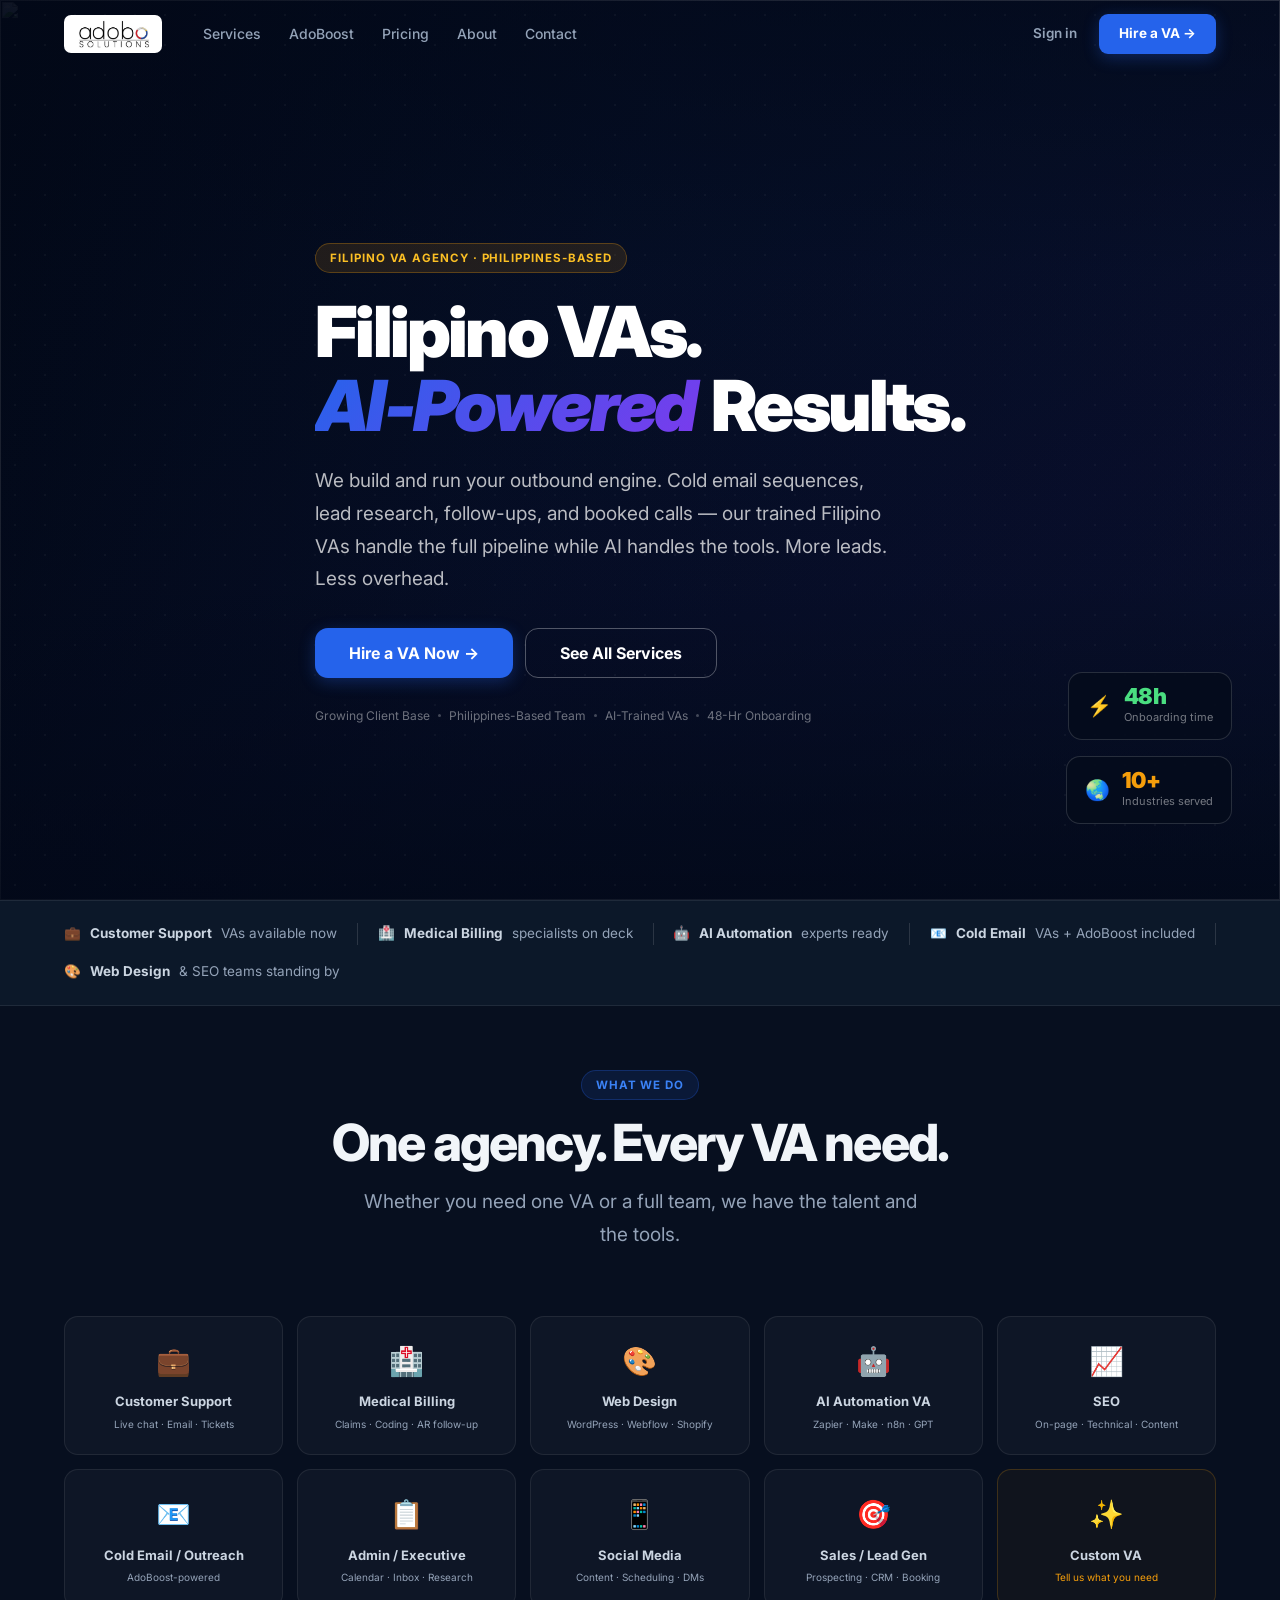
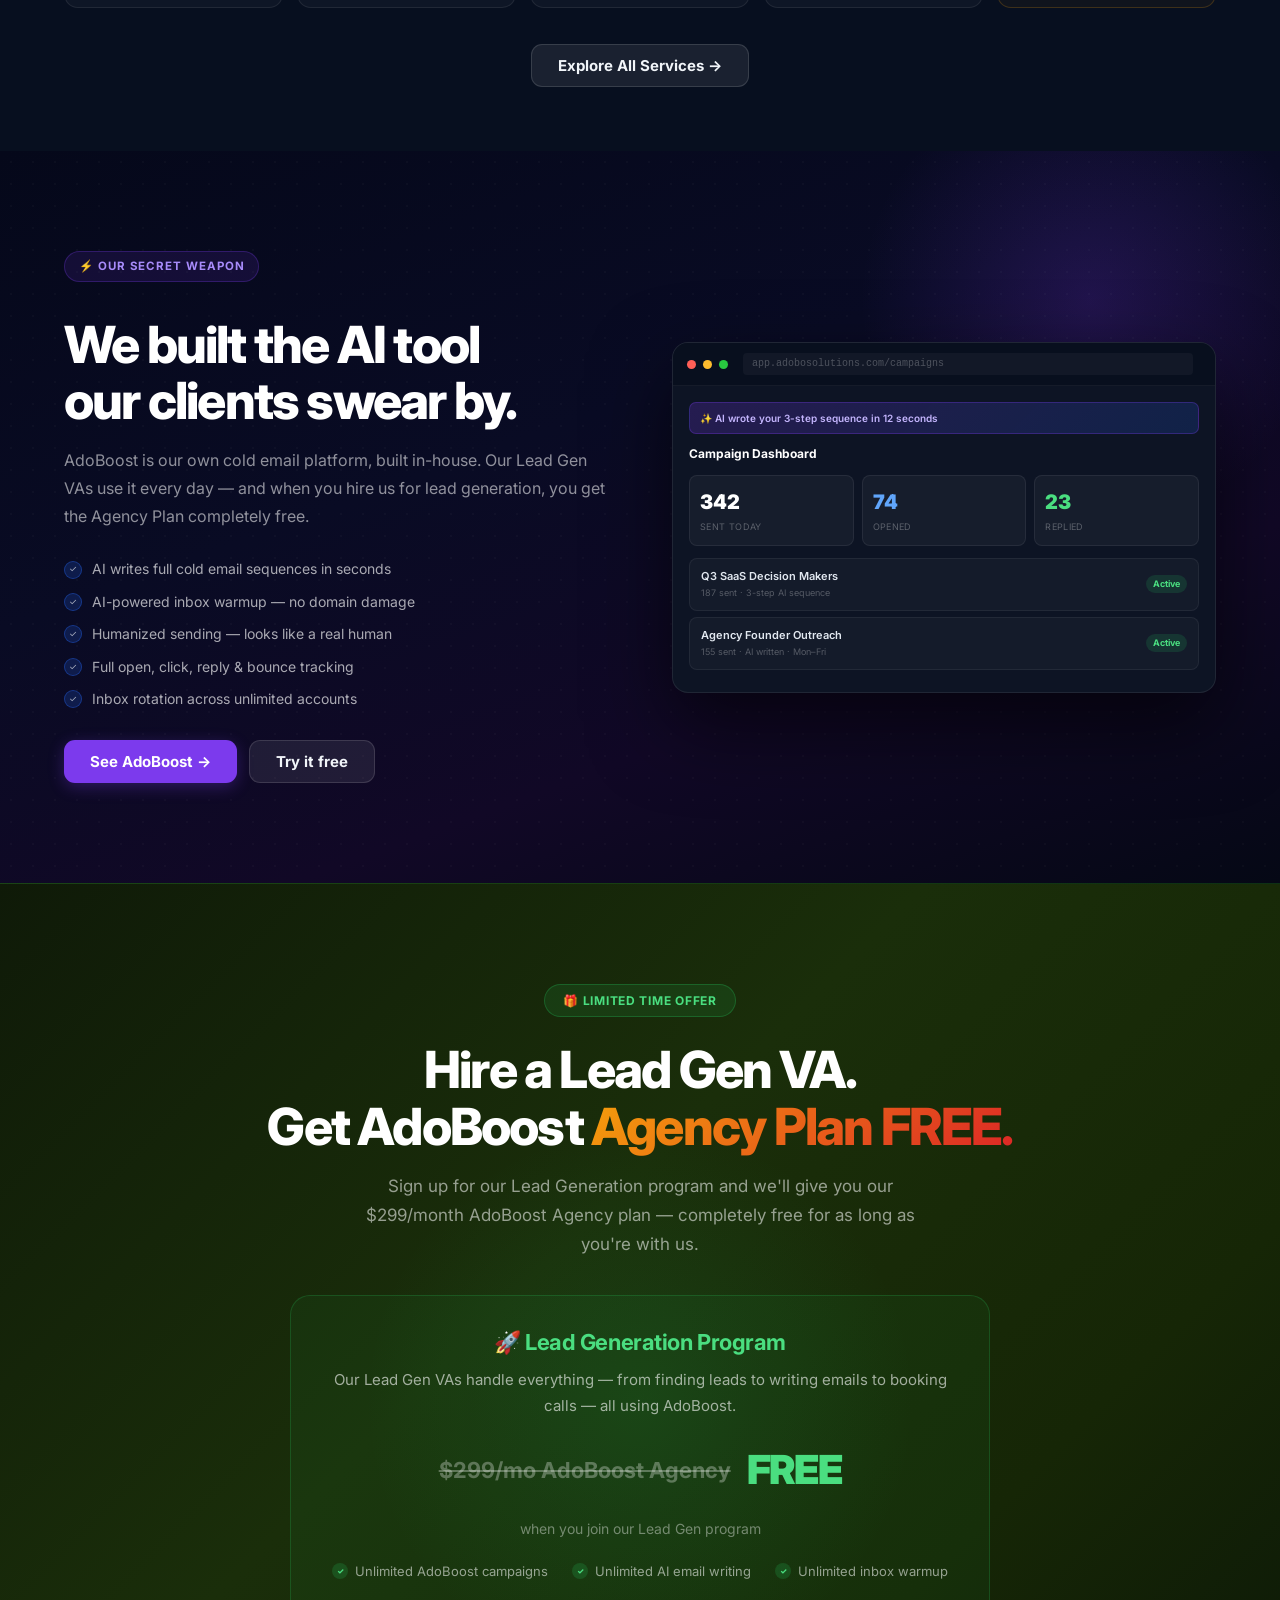
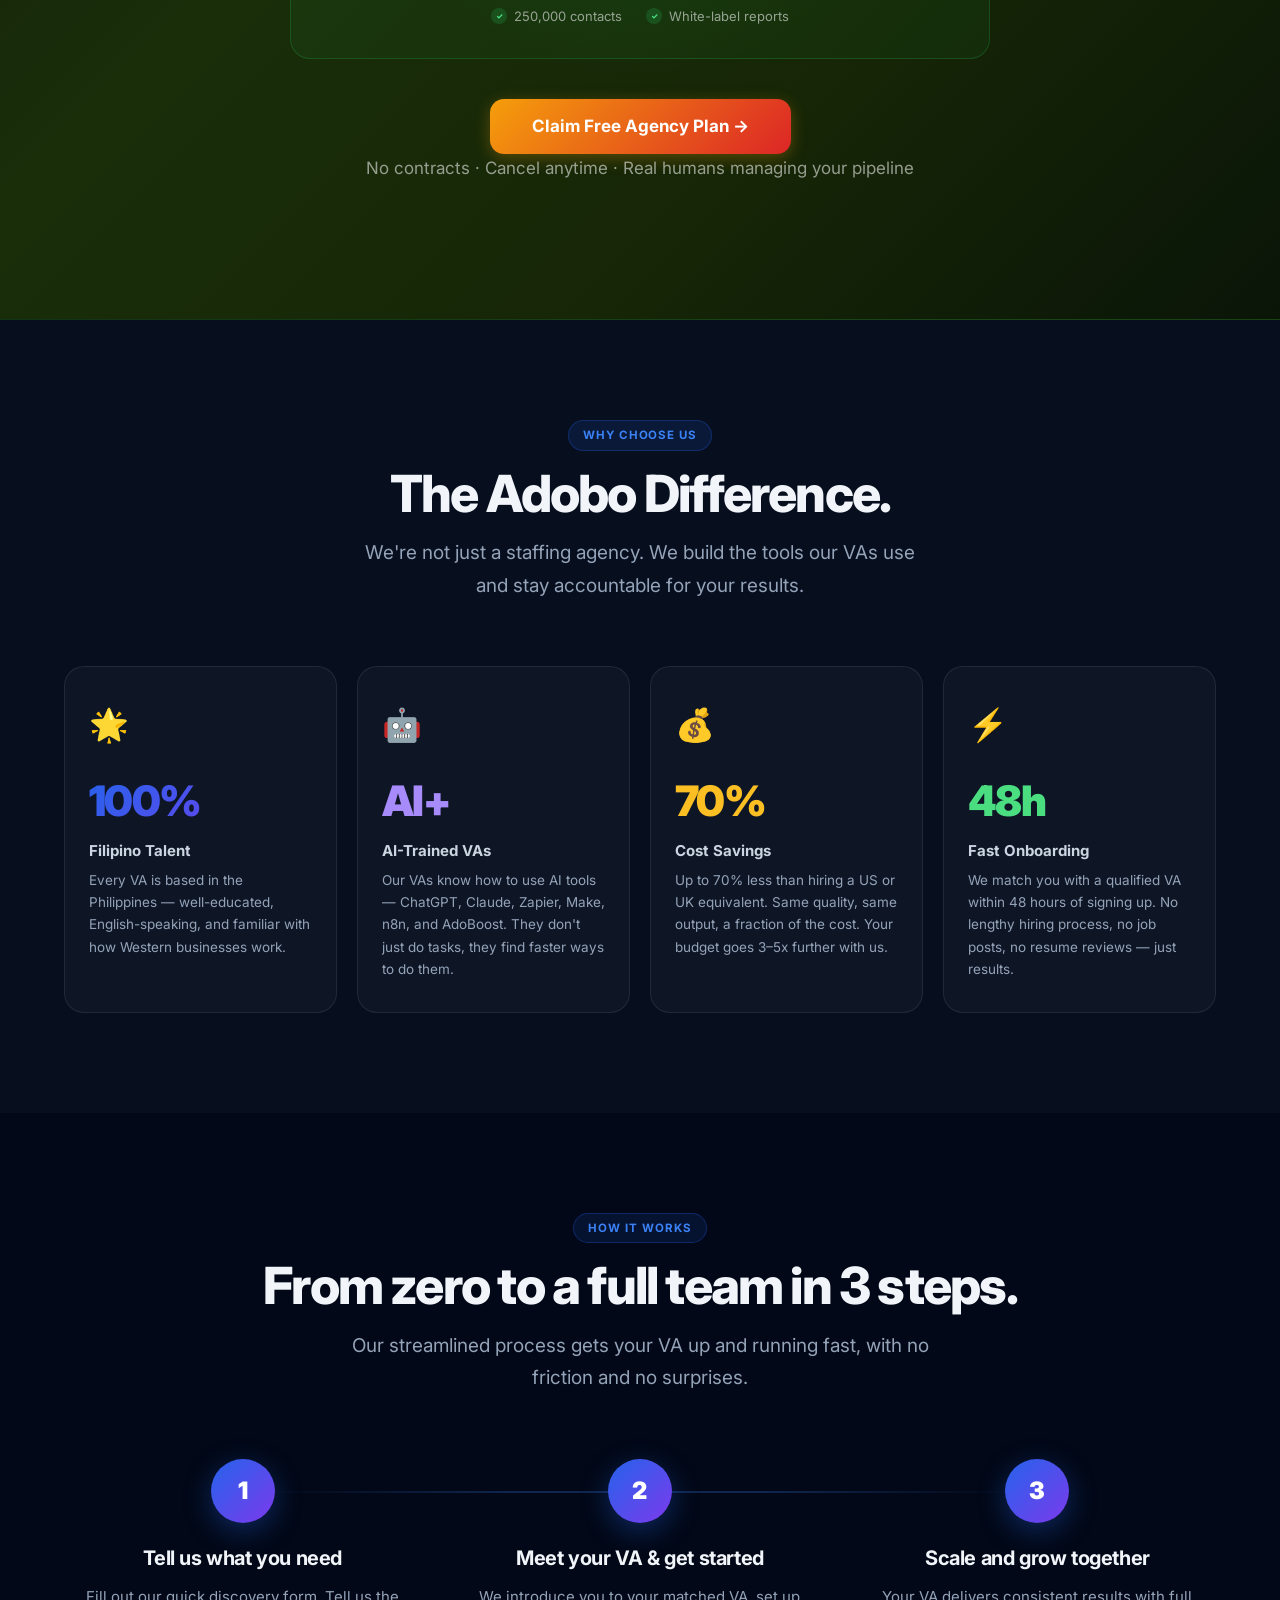
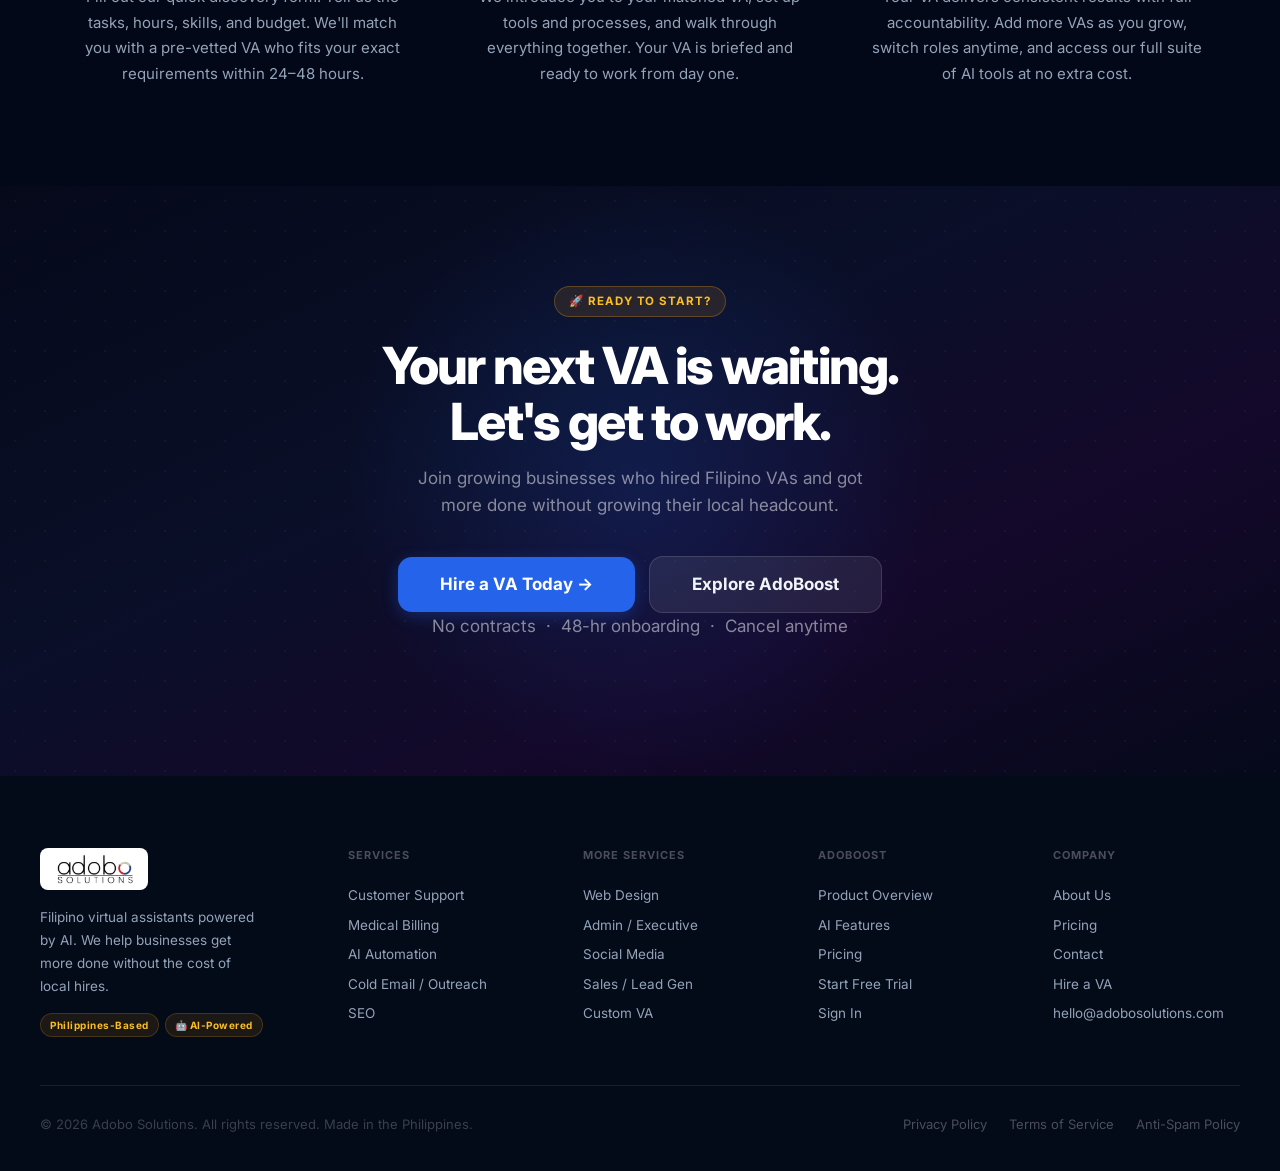
==== commit 0a881b97: "Perf: compress images and remove GPU-heavy CSS effects - Hero image: 14,435 KB → 94 KB (99% smaller," ====
--- a/index.html
+++ b/index.html
@@ -10,6 +10,7 @@
   <meta property="og:url" content="https://adobosolutions.com">
   <link rel="canonical" href="https://adobosolutions.com">
   <link rel="icon" href="assets/ADB%20LOGO-06.jpg" type="image/jpeg">
+  <link rel="preload" as="image" href="assets/shutterstock_2249980827.jpg">
   <link href="css/main.css" rel="stylesheet">
   <style>
     /* ── HERO ── */
@@ -46,11 +47,11 @@
     /* Floating stat badges */
     .stat-badge {
       position: absolute; z-index: 2;
-      background: rgba(5,12,28,0.80);
+      background: rgba(5,12,28,0.88);
       border: 1px solid rgba(255,255,255,0.14);
       border-radius: 14px; padding: 12px 18px;
-      backdrop-filter: blur(16px);
       display: flex; align-items: center; gap: 12px;
+      will-change: transform;
       animation: floatB 5s ease-in-out infinite;
     }
     .stat-badge-1 { bottom: 160px; right: 48px; animation-duration: 6s; }
--- a/css/main.css
+++ b/css/main.css
@@ -2,7 +2,7 @@
    ADOBO SOLUTIONS — SHARED STYLESHEET
    ============================================= */
 
-@import url('https://fonts.googleapis.com/css2?family=Inter:wght@300;400;500;600;700;800;900&display=swap');
+@import url('https://fonts.googleapis.com/css2?family=Inter:wght@400;600;700;800;900&display=swap');
 
 :root {
   --navy:      #020817;
@@ -117,8 +117,7 @@
 .btn-purple:hover { background: #6d28d9; transform: translateY(-1px); }
 
 .btn-glass {
-  background: var(--glass-2); color: var(--text); border: 1.5px solid var(--border-2);
-  backdrop-filter: blur(8px);
+  background: rgba(255,255,255,0.08); color: var(--text); border: 1.5px solid var(--border-2);
 }
 .btn-glass:hover { background: rgba(255,255,255,0.12); border-color: rgba(255,255,255,0.25); }
 
@@ -139,11 +138,9 @@
 
 /* ── GLASS CARD ── */
 .glass-card {
-  background: var(--glass);
+  background: rgba(255,255,255,0.05);
   border: 1px solid var(--border);
   border-radius: var(--r-lg);
-  backdrop-filter: blur(12px);
-  -webkit-backdrop-filter: blur(12px);
   transition: background 0.22s, border-color 0.22s, transform 0.22s, box-shadow 0.22s;
 }
 .glass-card:hover {
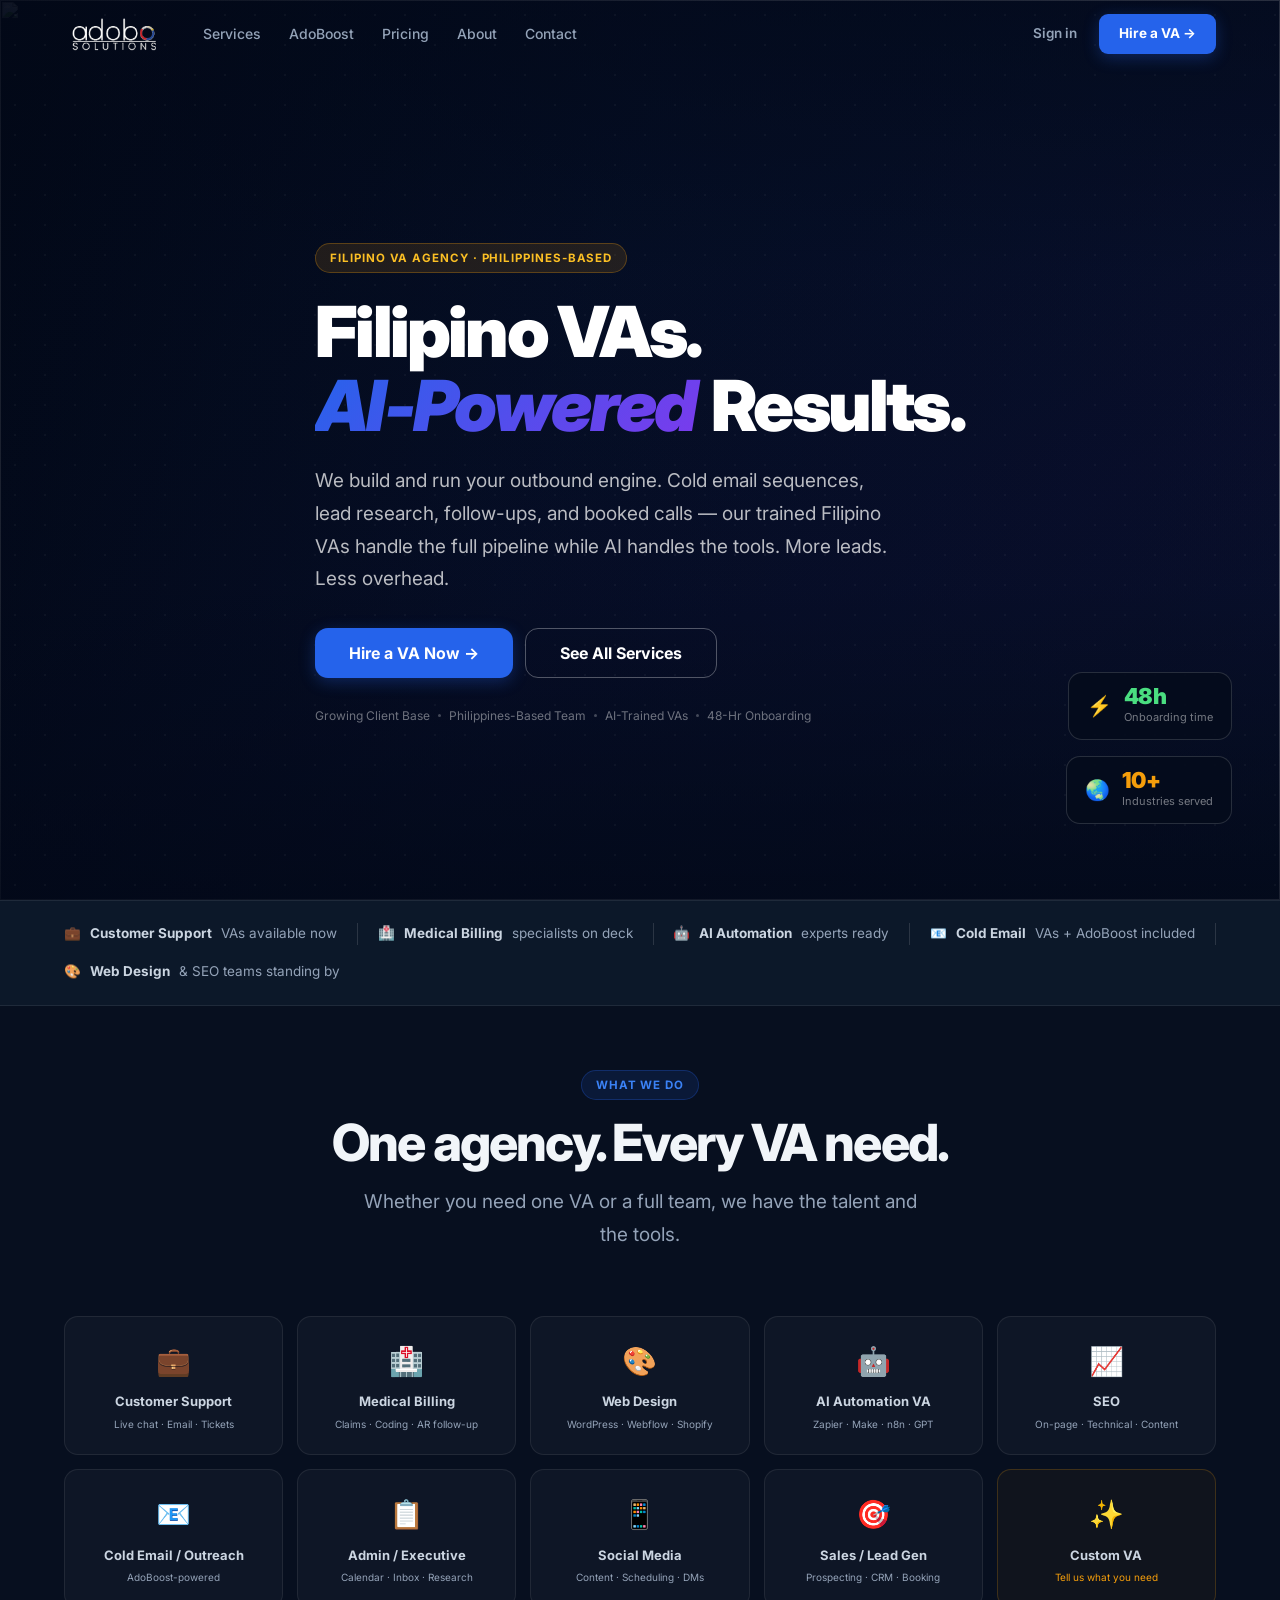
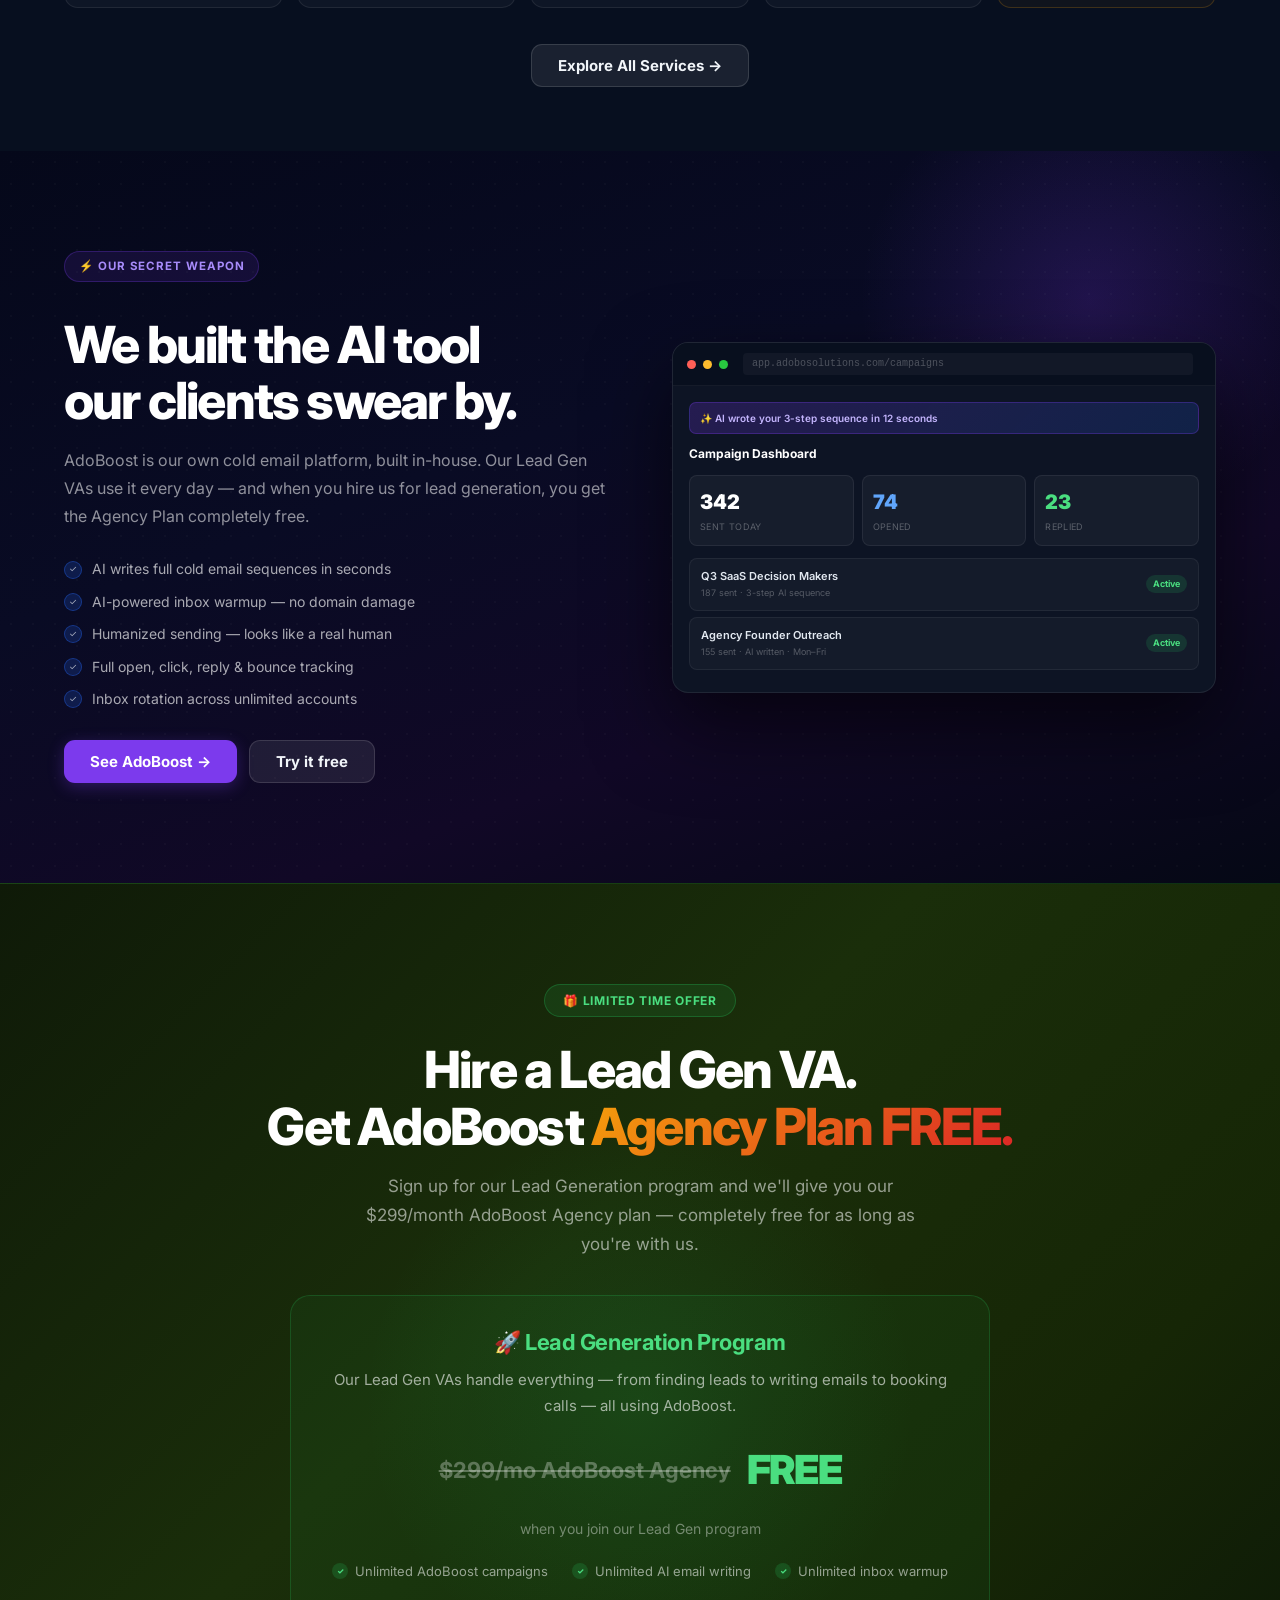
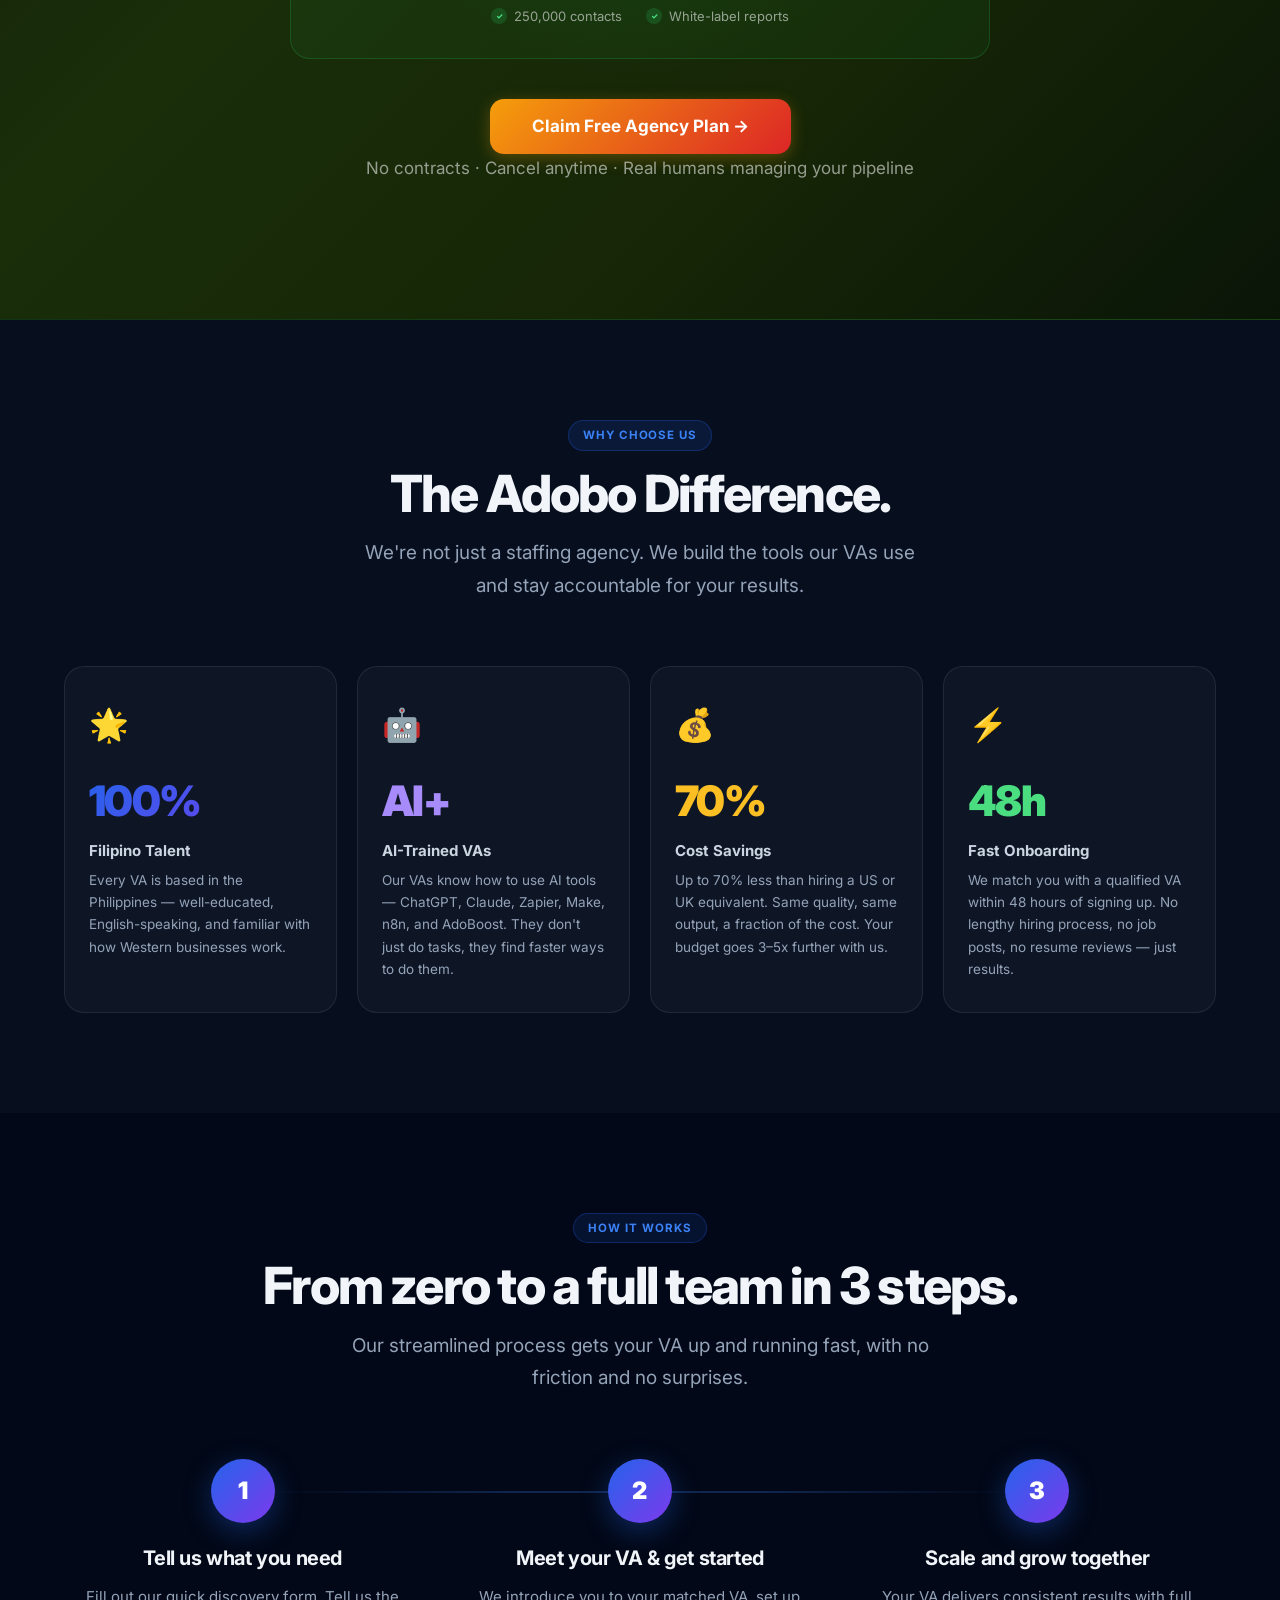
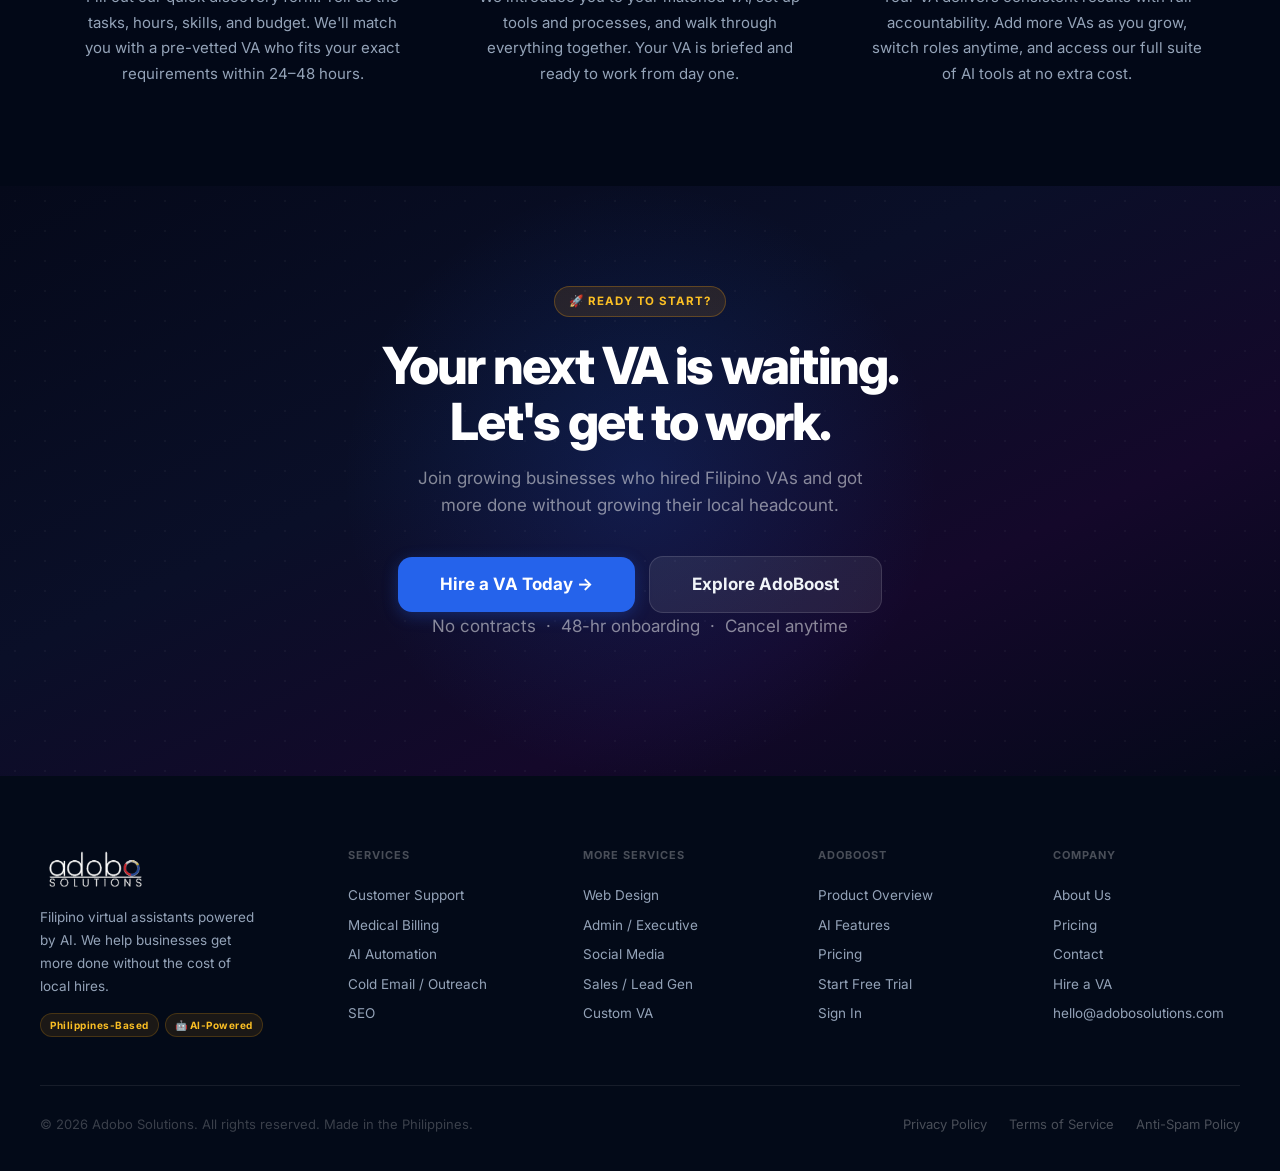
==== commit 1565412b: "Logo: white transparent PNG, remove white box from nav and footer - Create logo-white.png: transpare" ====
--- a/index.html
+++ b/index.html
@@ -1,4 +1,4 @@
-<!DOCTYPE html>
+﻿<!DOCTYPE html>
 <html lang="en">
 <head>
   <meta charset="UTF-8">
@@ -226,7 +226,7 @@
 <nav id="nav">
   <div class="nav-inner">
     <a href="index.html" class="nav-logo">
-      <img src="assets/logo.jpg" alt="Adobo Solutions">
+      <img src="assets/logo-white.png" alt="Adobo Solutions">
     </a>
     <div class="nav-links">
       <a href="services.html">Services</a>
@@ -565,7 +565,7 @@
     <div class="footer-top">
       <div class="f-brand">
         <div class="f-brand-logo">
-          <img src="assets/logo.jpg" alt="Adobo Solutions">
+          <img src="assets/logo-white.png" alt="Adobo Solutions">
         </div>
         <p>Filipino virtual assistants powered by AI. We help businesses get more done without the cost of local hires.</p>
         <div class="f-brand-badges">
--- a/css/main.css
+++ b/css/main.css
@@ -186,9 +186,6 @@
 }
 .nav-logo img {
   height: 38px; width: auto;
-  background: #fff;
-  border-radius: 7px;
-  padding: 3px 8px;
 }
 .nav-links { display: flex; align-items: center; gap: 2px; flex: 1; }
 .nav-links a {
@@ -273,7 +270,7 @@
   border-bottom: 1px solid var(--border);
 }
 .f-brand-logo { margin-bottom: 16px; }
-.f-brand-logo img { height: 42px; background: #fff; border-radius: 8px; padding: 4px 10px; }
+.f-brand-logo img { height: 42px; }
 .f-brand p { font-size: 13.5px; color: var(--text-3); line-height: 1.7; max-width: 220px; margin-top: 12px; }
 .f-brand-badges { display: flex; gap: 6px; flex-wrap: wrap; margin-top: 16px; }
 .f-badge {
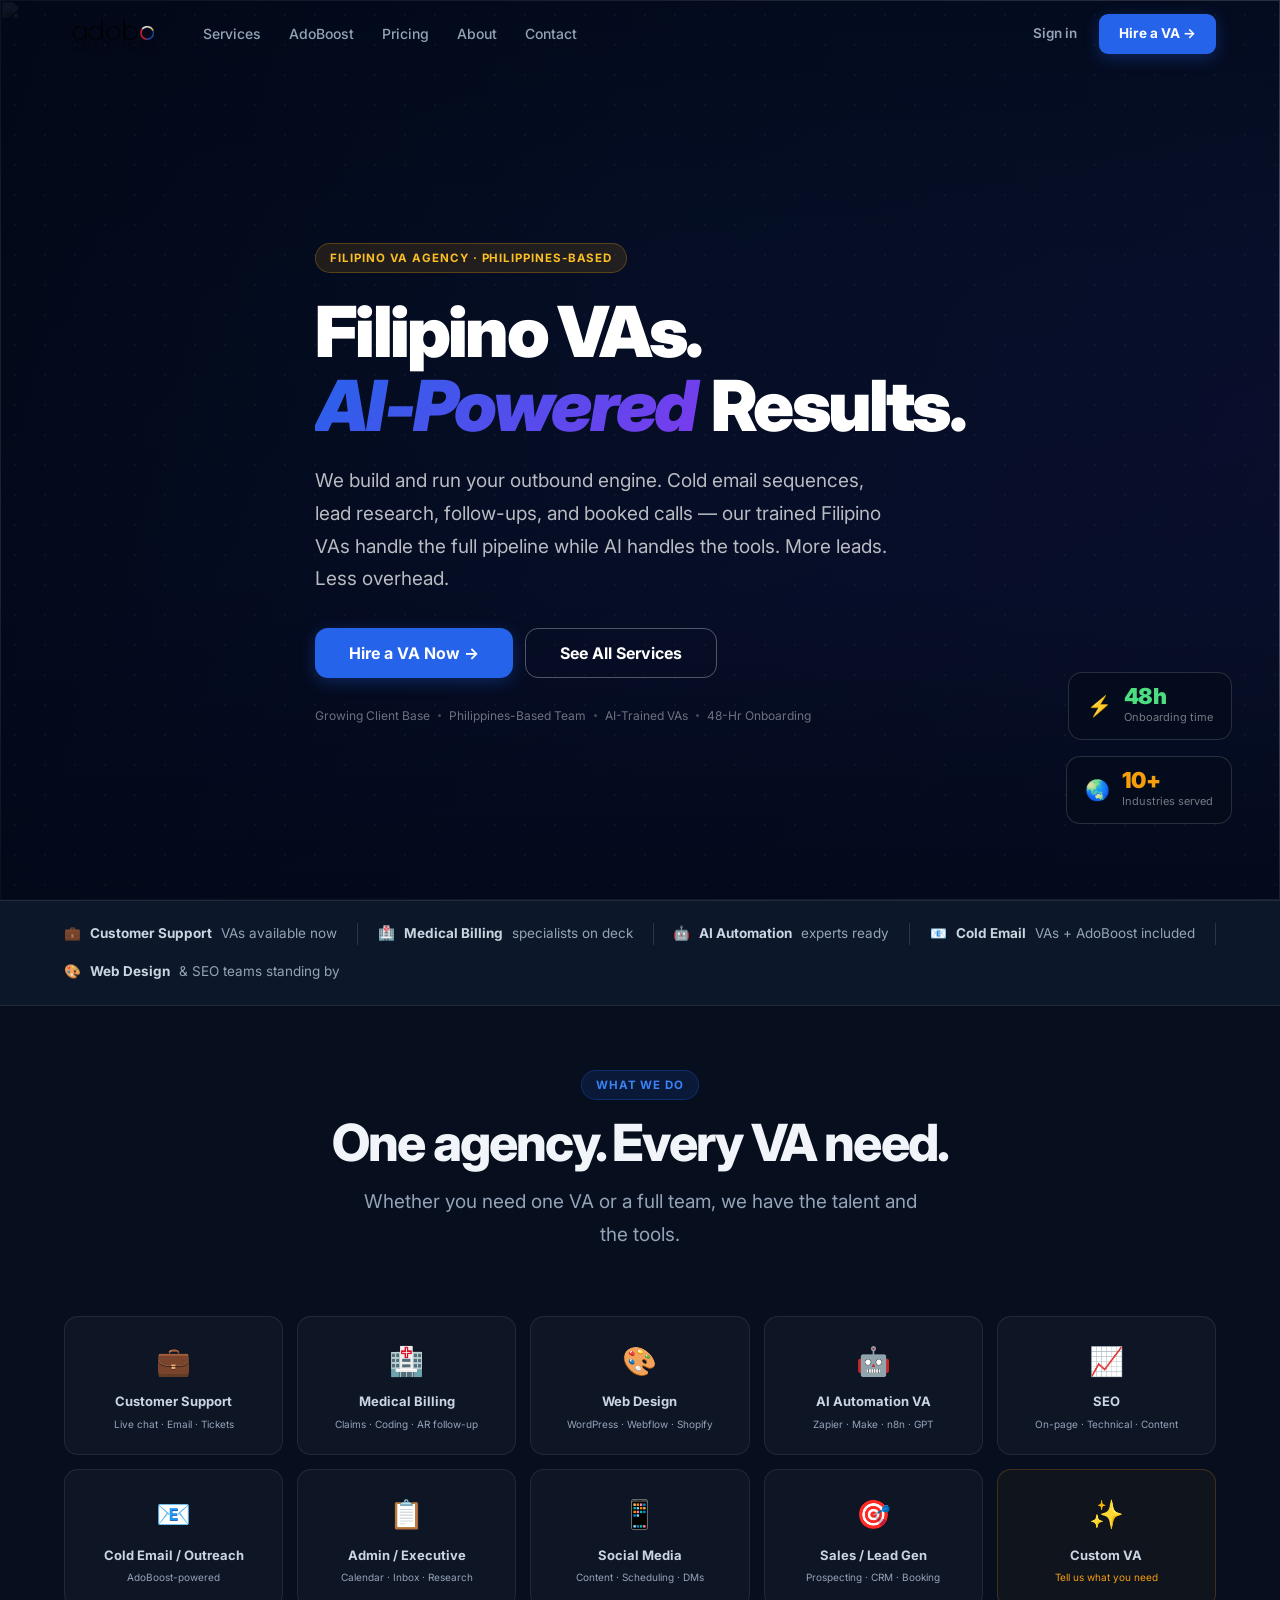
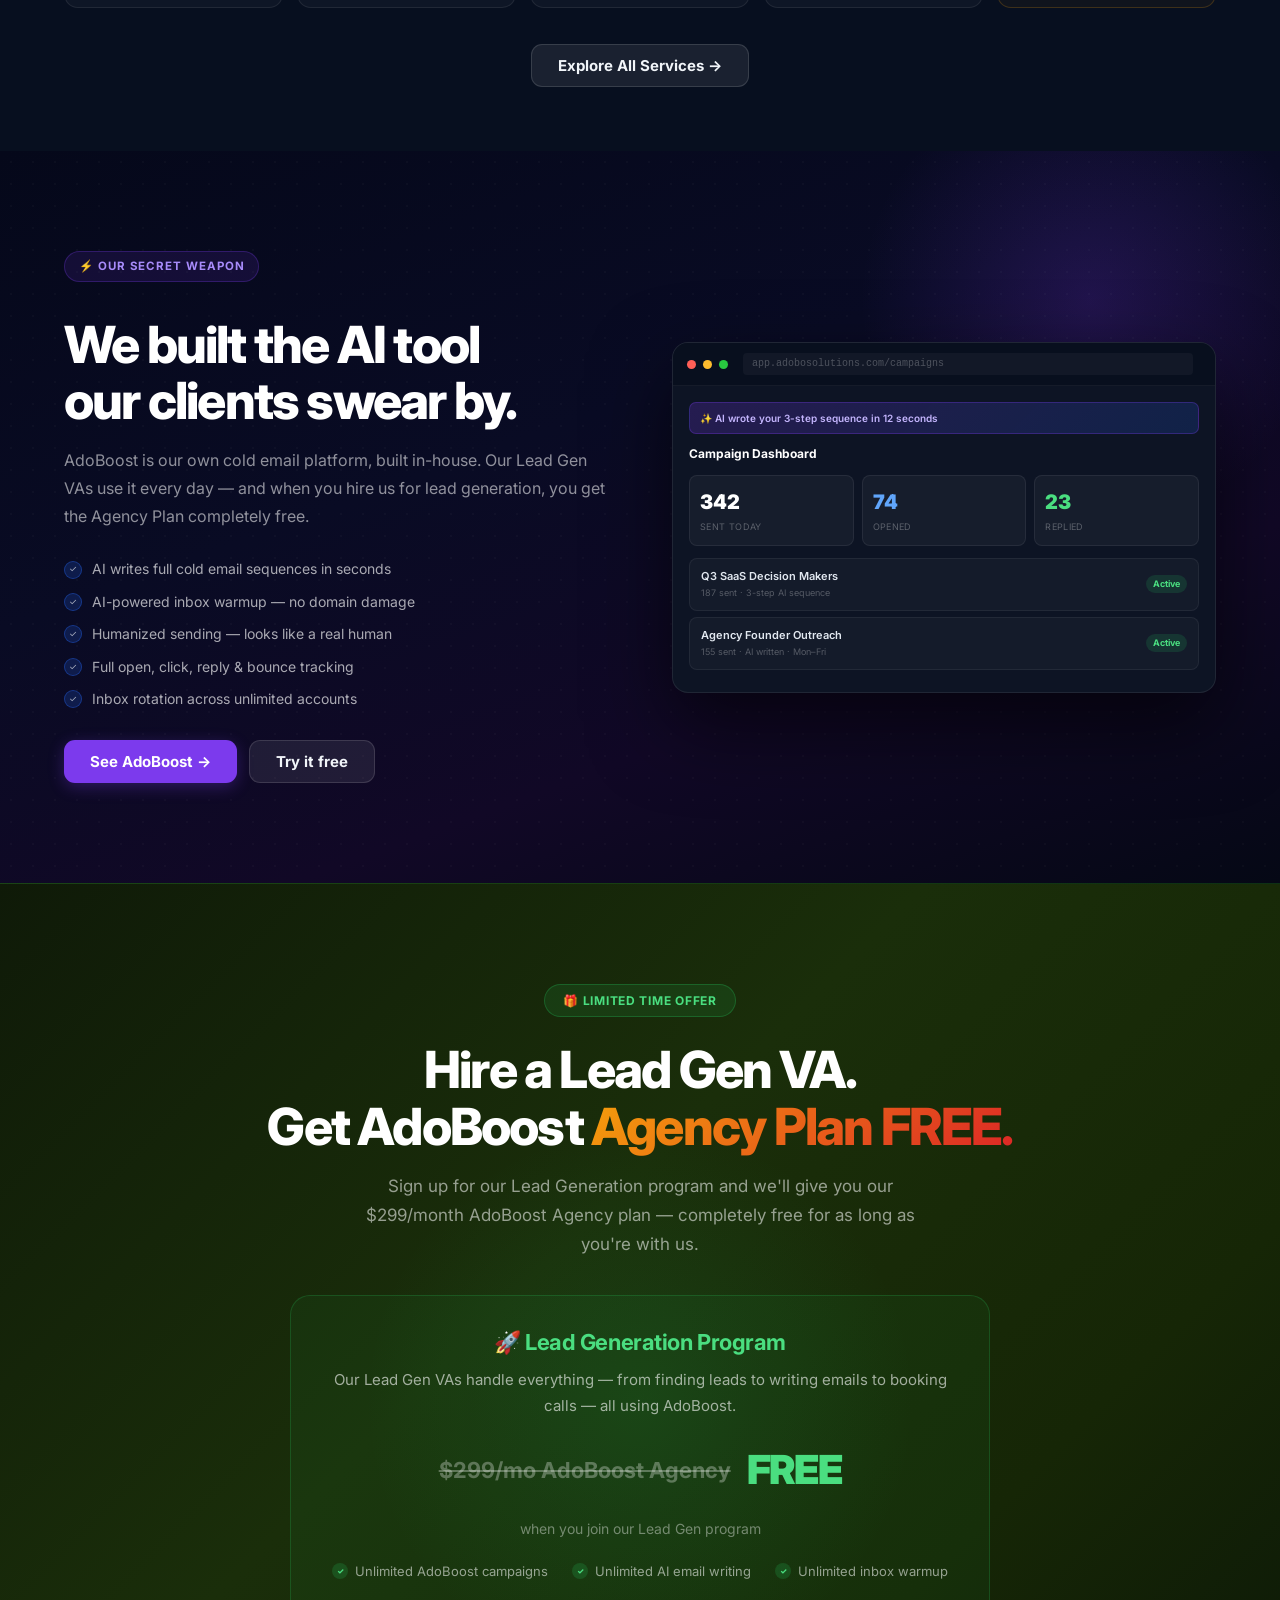
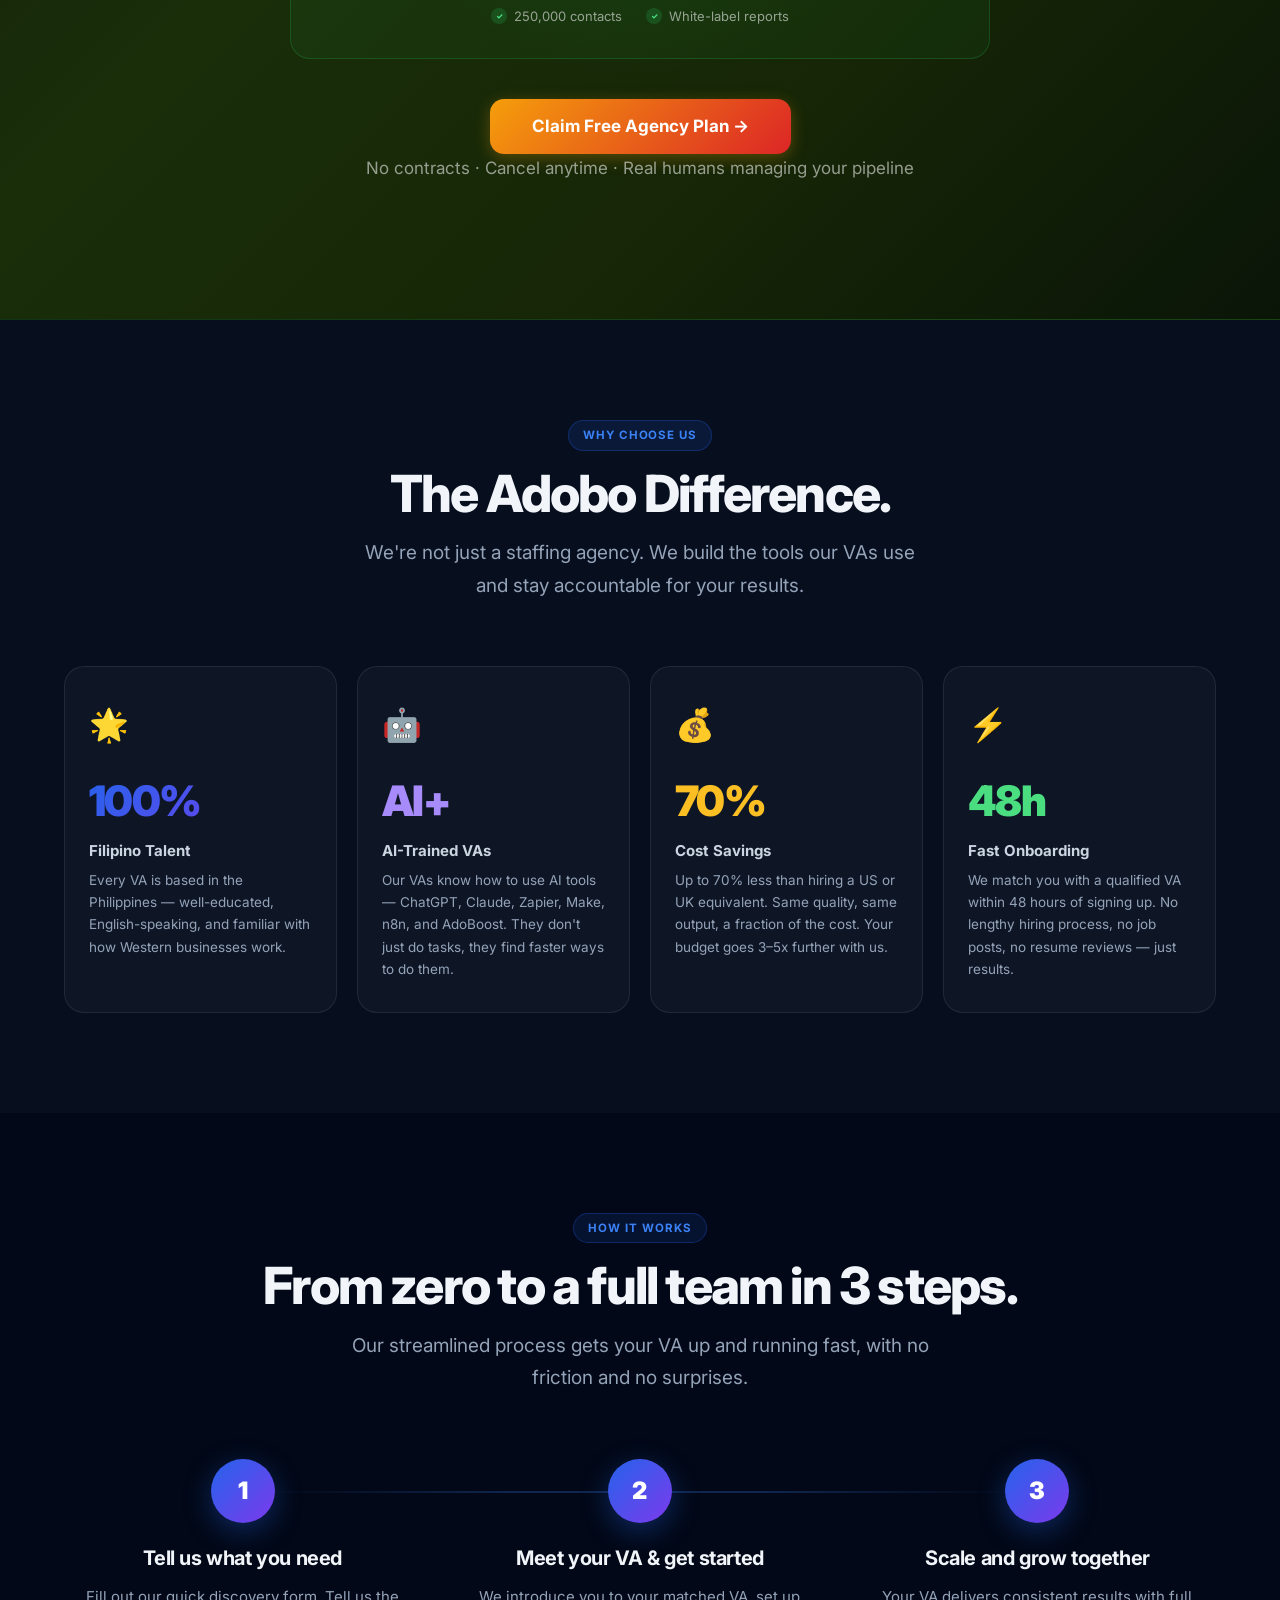
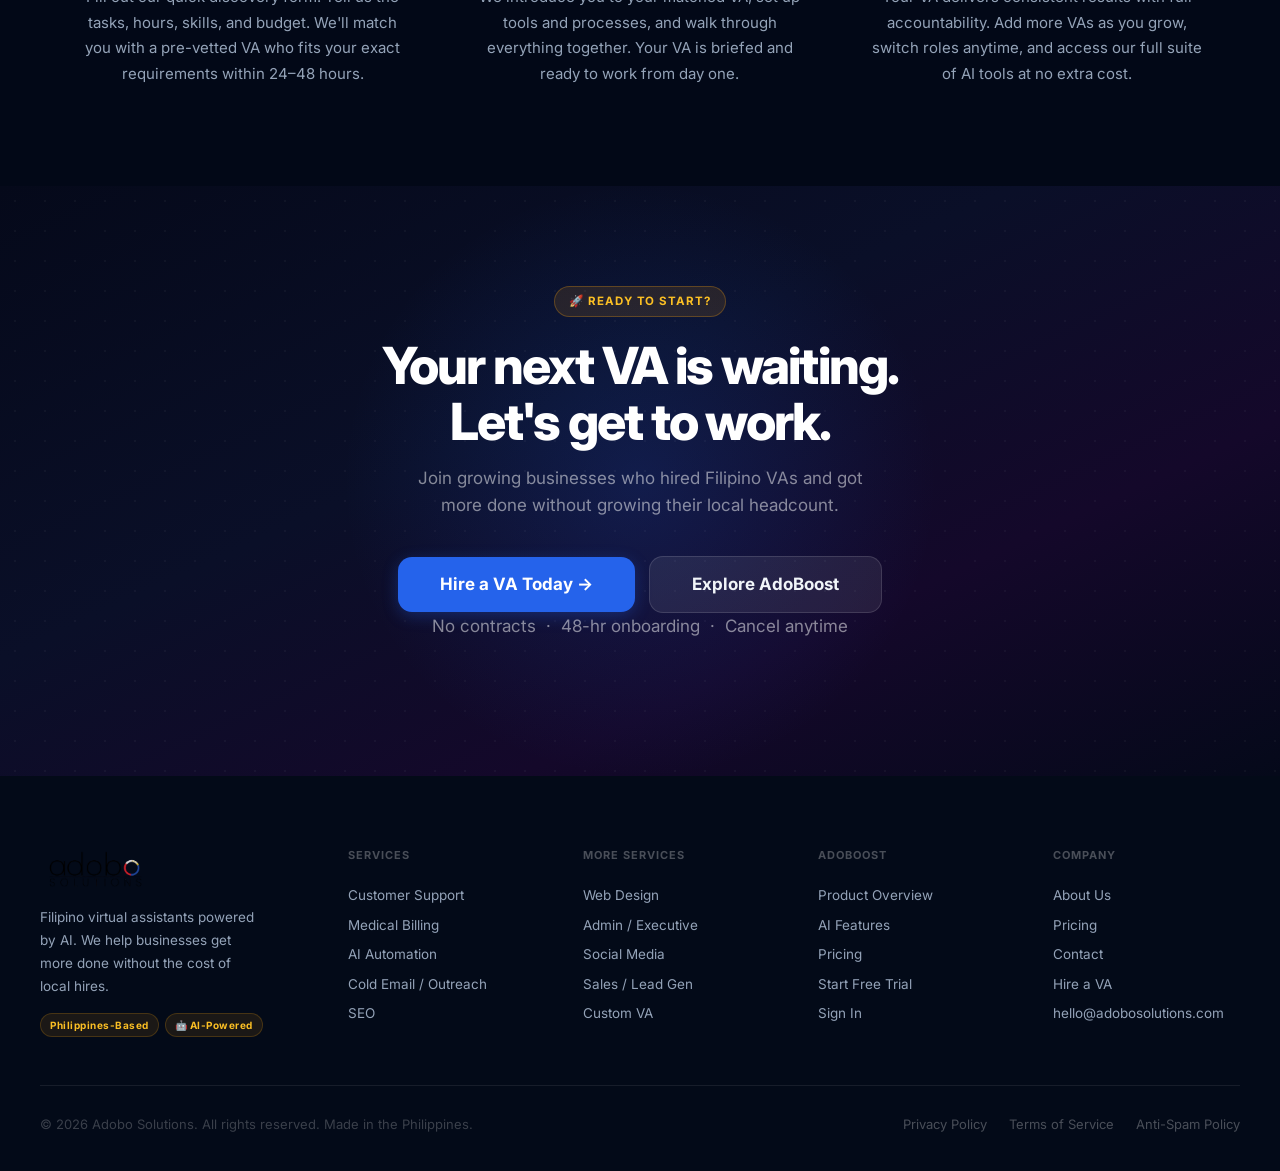
==== commit 97d5ffbb: "Logo: use transparent_logo.png across all 6 pages Replace faded logo-white.png with user-supplied tr" ====
--- a/index.html
+++ b/index.html
@@ -226,7 +226,7 @@
 <nav id="nav">
   <div class="nav-inner">
     <a href="index.html" class="nav-logo">
-      <img src="assets/logo-white.png" alt="Adobo Solutions">
+      <img src="assets/transparent_logo.png" alt="Adobo Solutions">
     </a>
     <div class="nav-links">
       <a href="services.html">Services</a>
@@ -565,7 +565,7 @@
     <div class="footer-top">
       <div class="f-brand">
         <div class="f-brand-logo">
-          <img src="assets/logo-white.png" alt="Adobo Solutions">
+          <img src="assets/transparent_logo.png" alt="Adobo Solutions">
         </div>
         <p>Filipino virtual assistants powered by AI. We help businesses get more done without the cost of local hires.</p>
         <div class="f-brand-badges">
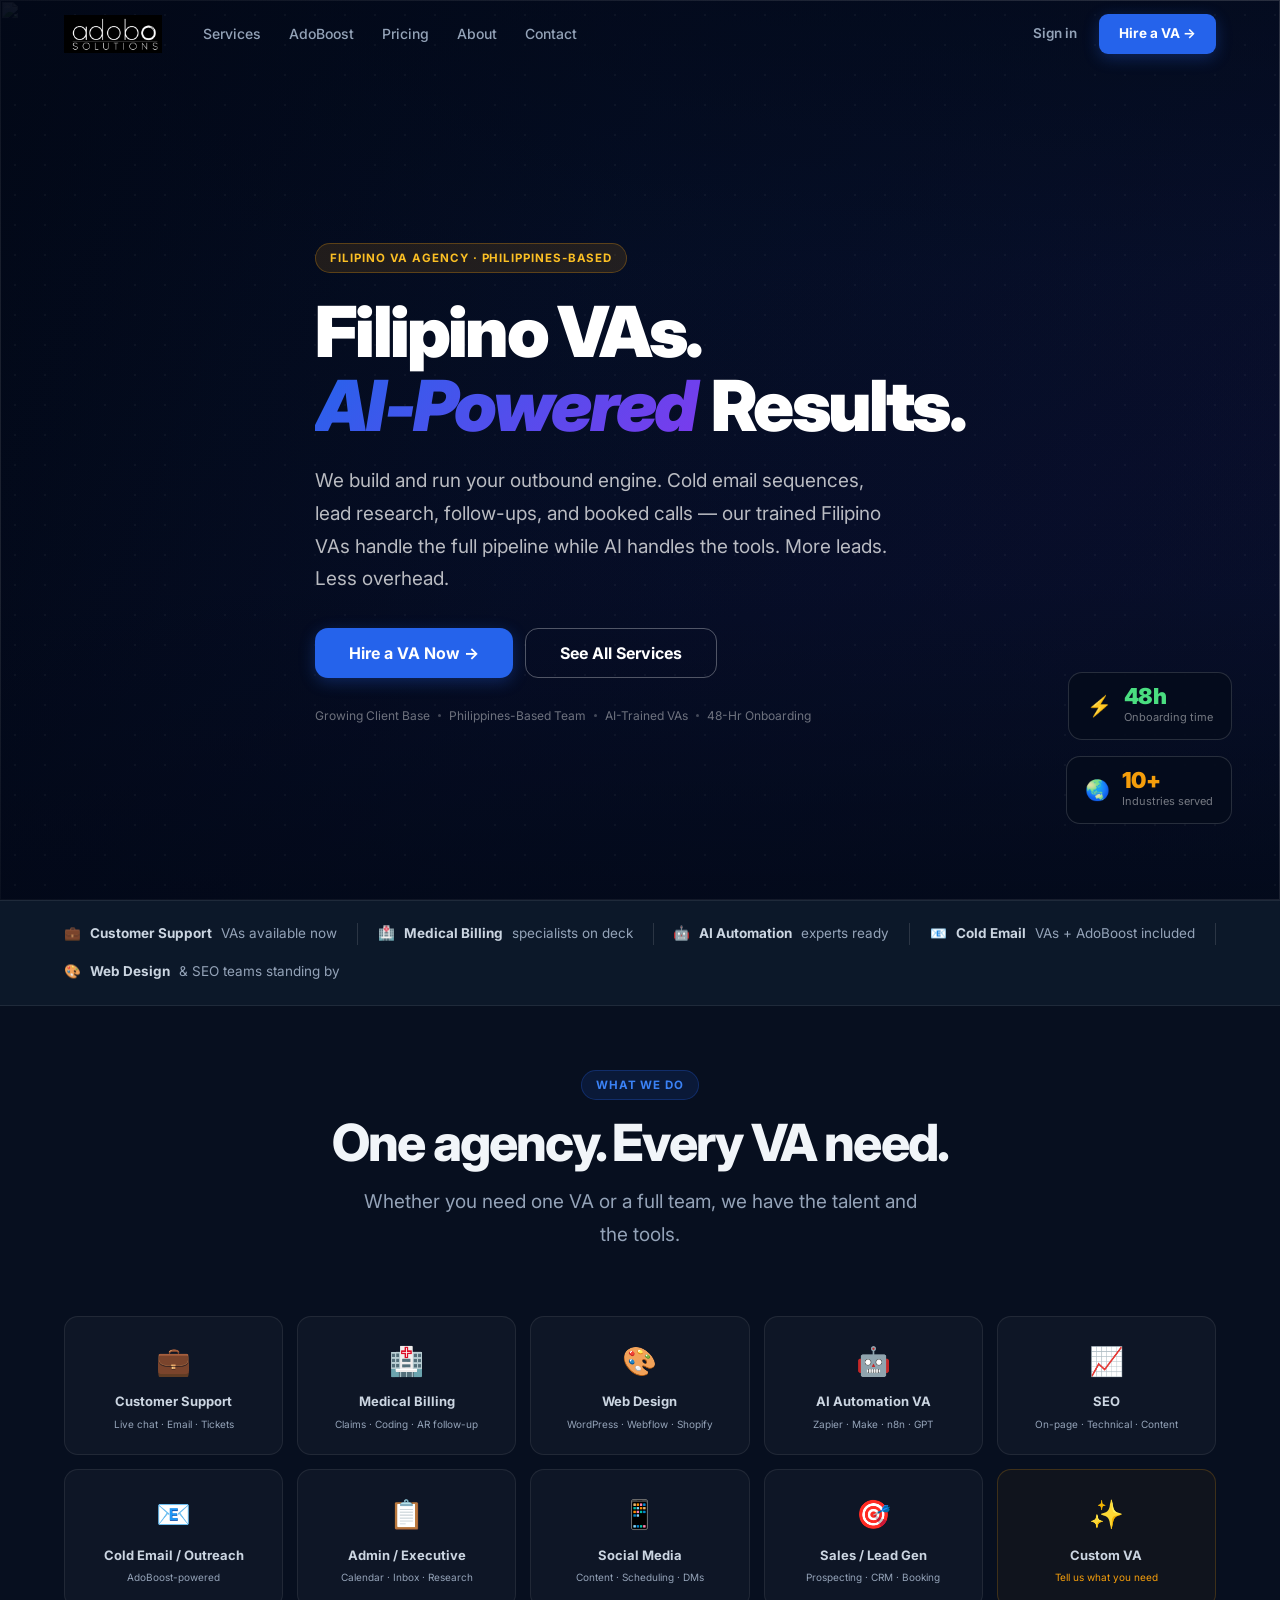
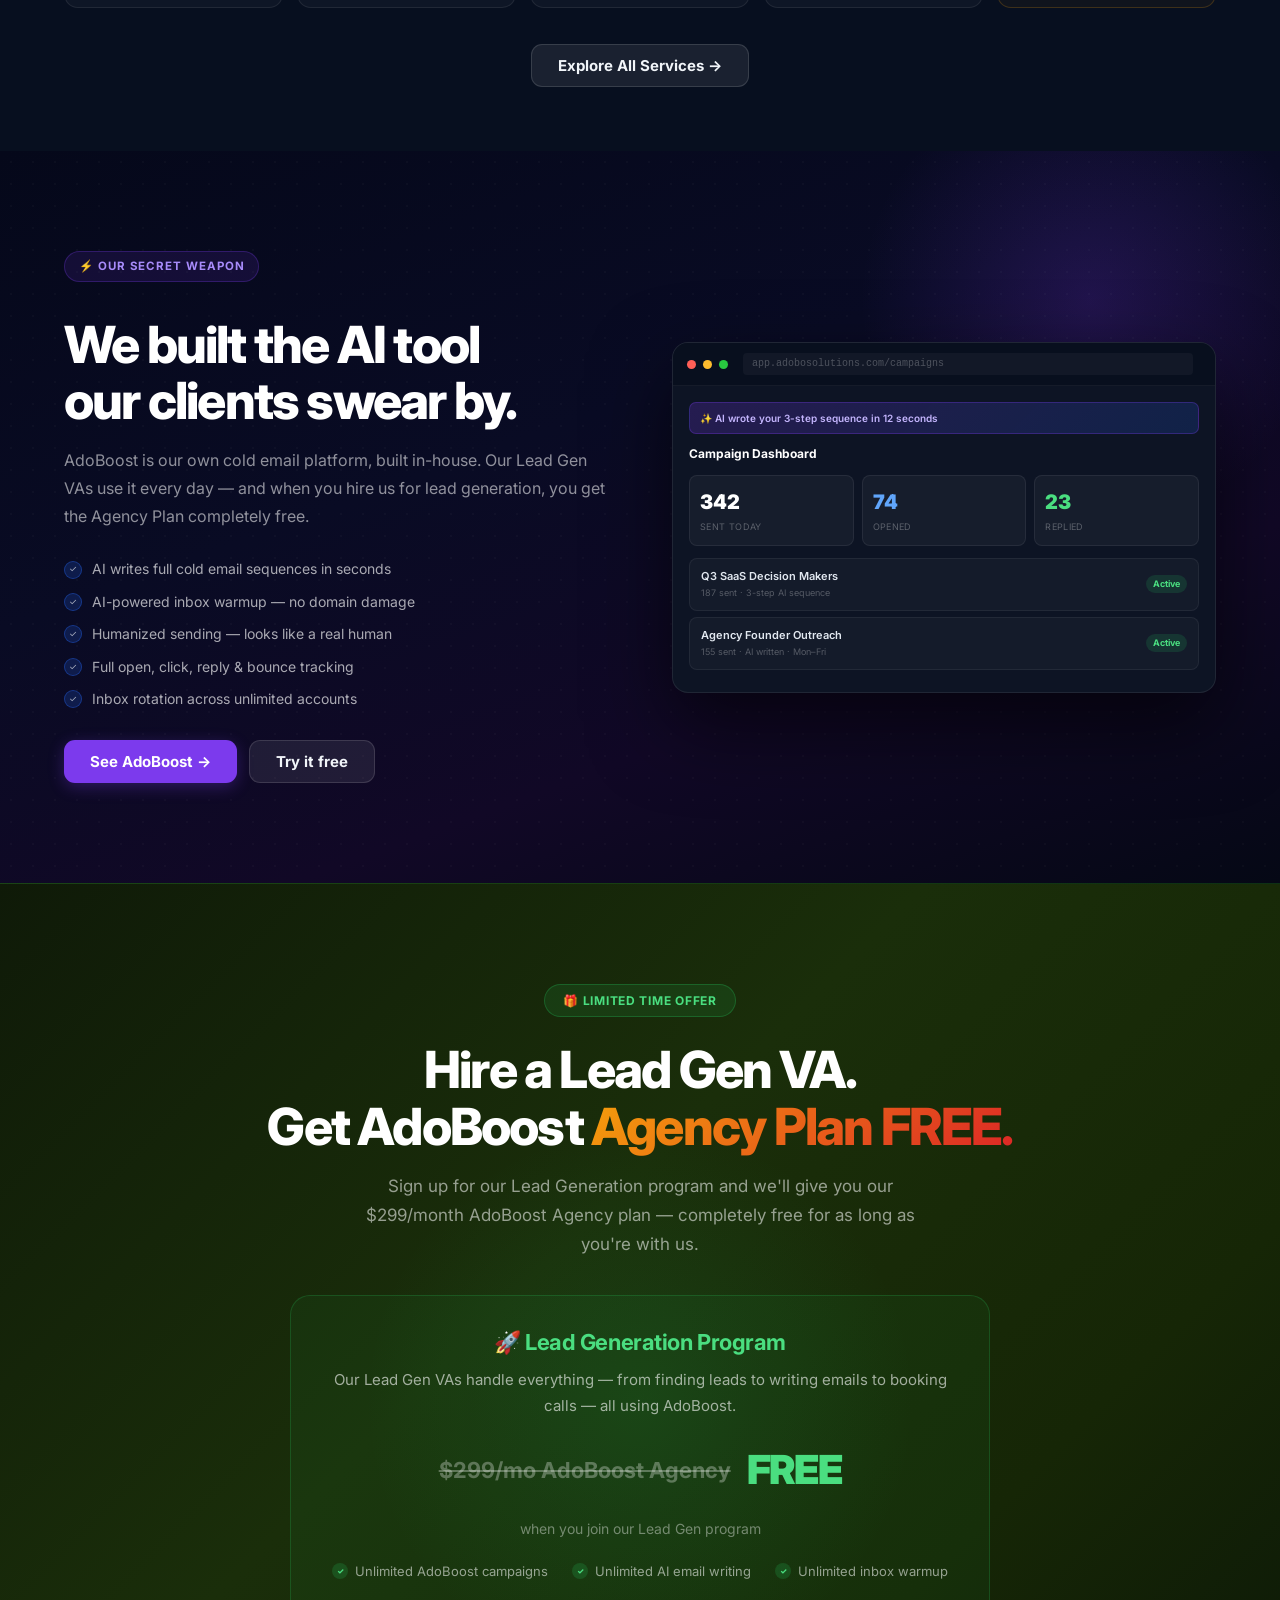
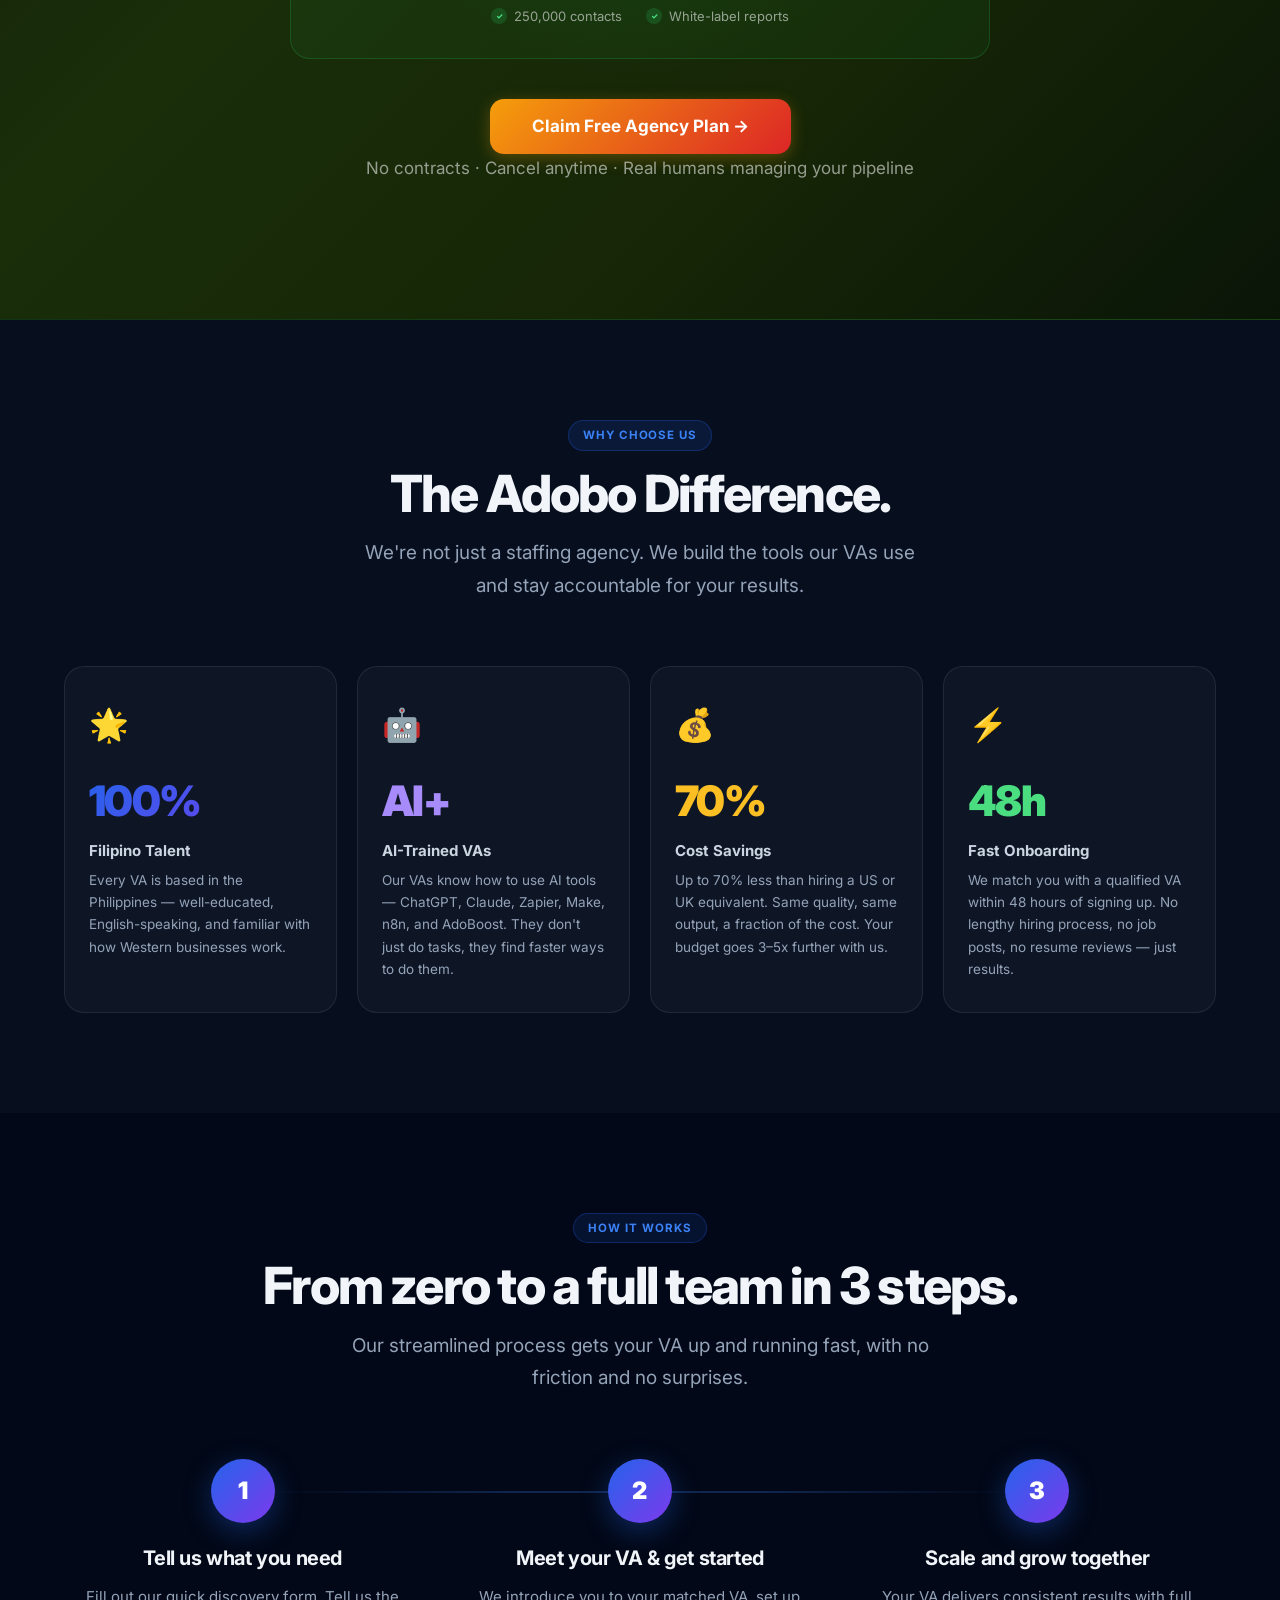
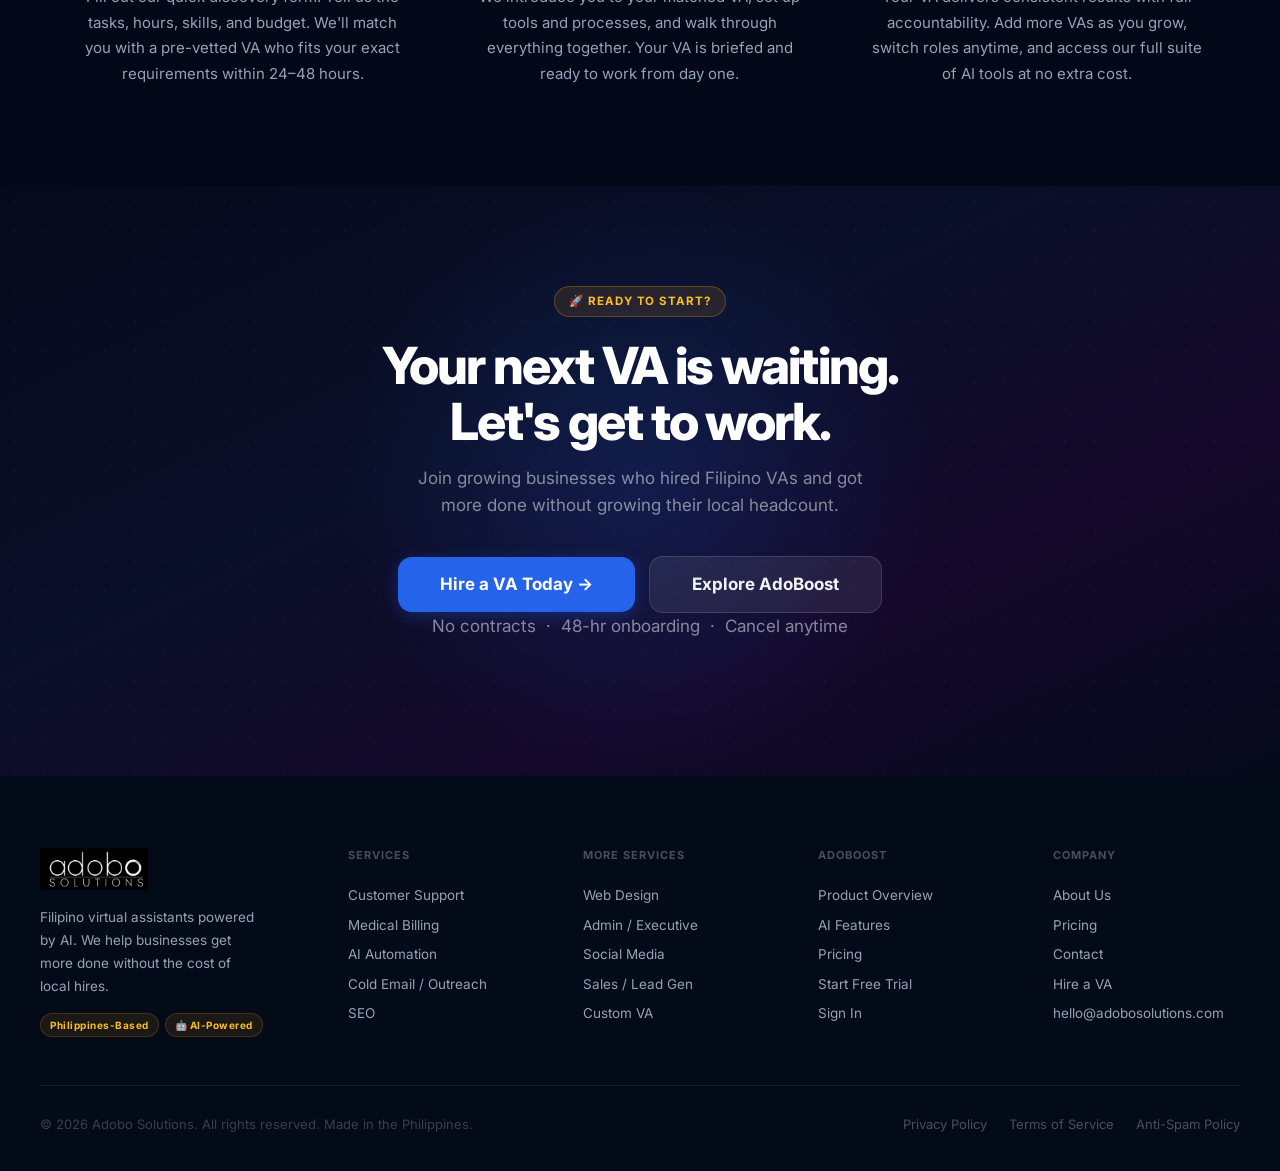
==== commit c2438421: "Logo: switch to ADB2 Tranparent.png across all 6 pages Co-Authored-By: Claude Sonnet 4.6 <noreply@an" ====
--- a/index.html
+++ b/index.html
@@ -226,7 +226,7 @@
 <nav id="nav">
   <div class="nav-inner">
     <a href="index.html" class="nav-logo">
-      <img src="assets/transparent_logo.png" alt="Adobo Solutions">
+      <img src="assets/ADB2%20Tranparent.png" alt="Adobo Solutions">
     </a>
     <div class="nav-links">
       <a href="services.html">Services</a>
@@ -565,7 +565,7 @@
     <div class="footer-top">
       <div class="f-brand">
         <div class="f-brand-logo">
-          <img src="assets/transparent_logo.png" alt="Adobo Solutions">
+          <img src="assets/ADB2%20Tranparent.png" alt="Adobo Solutions">
         </div>
         <p>Filipino virtual assistants powered by AI. We help businesses get more done without the cost of local hires.</p>
         <div class="f-brand-badges">
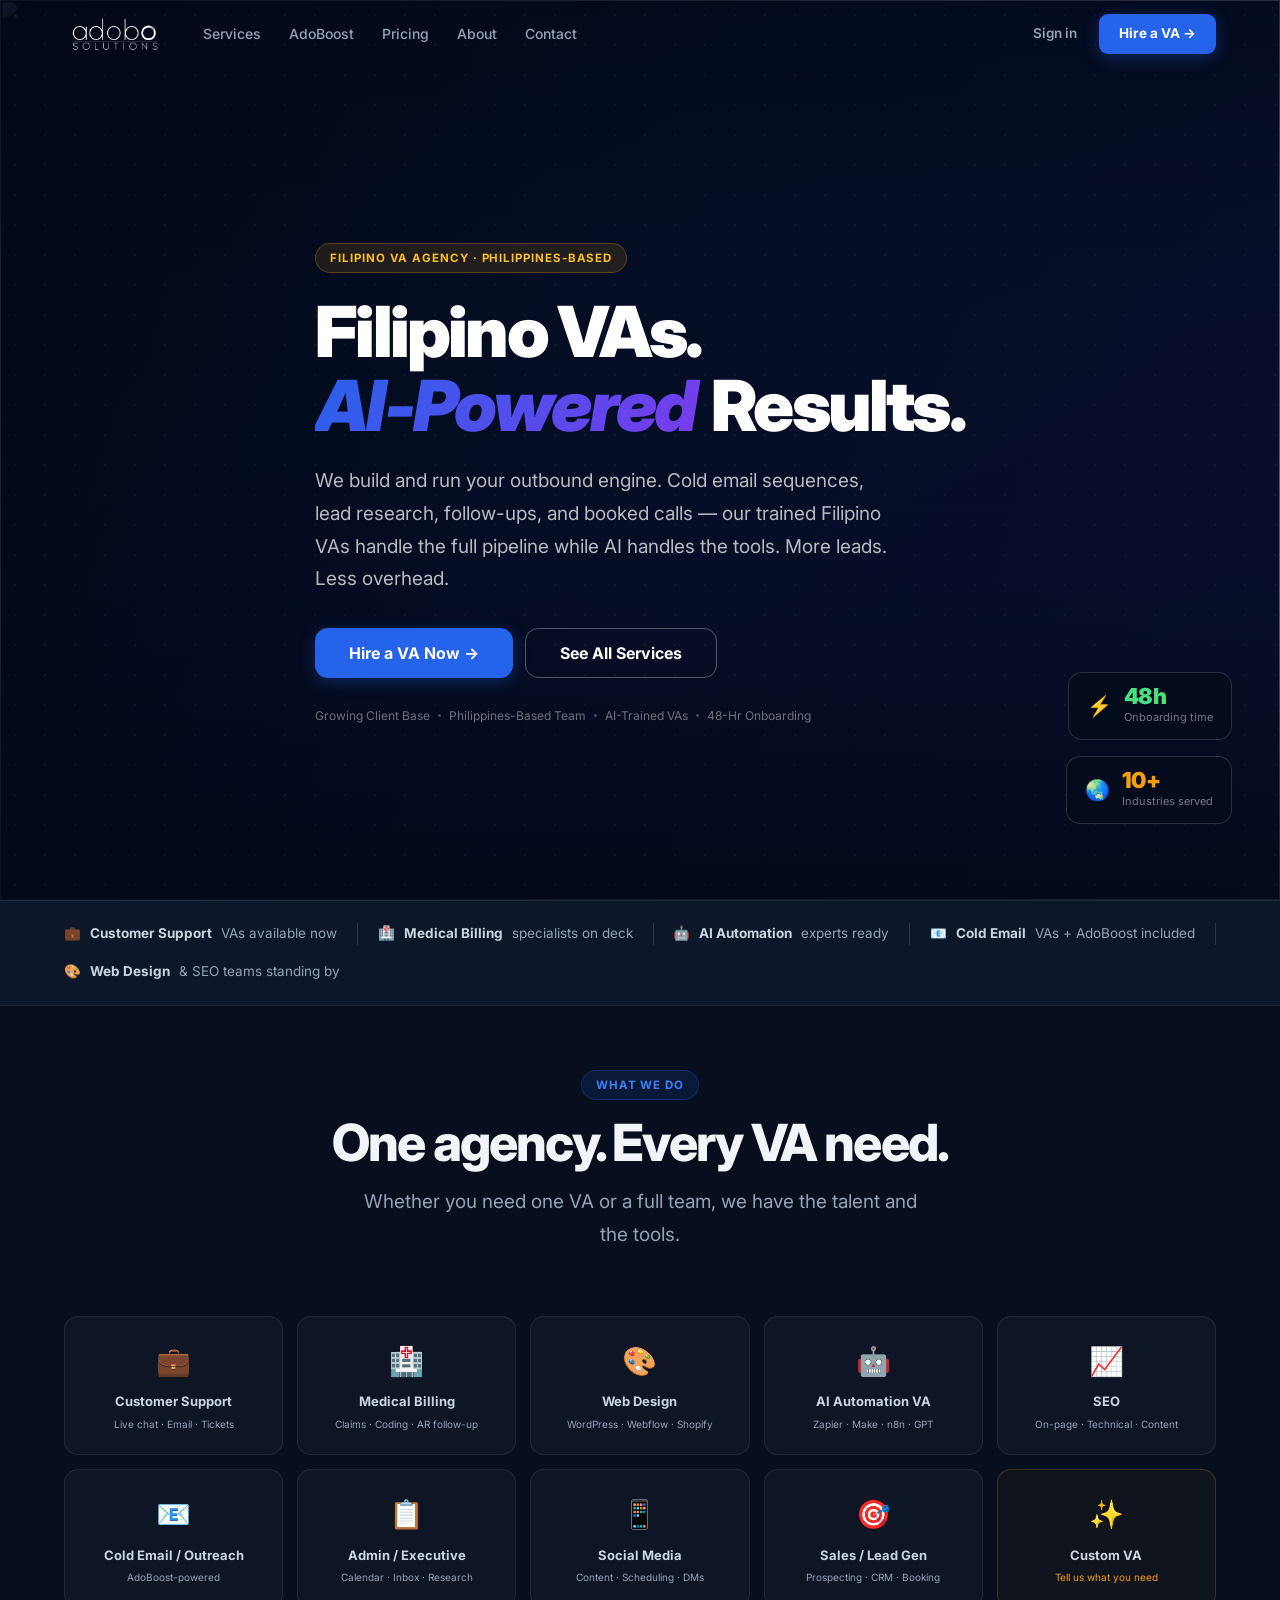
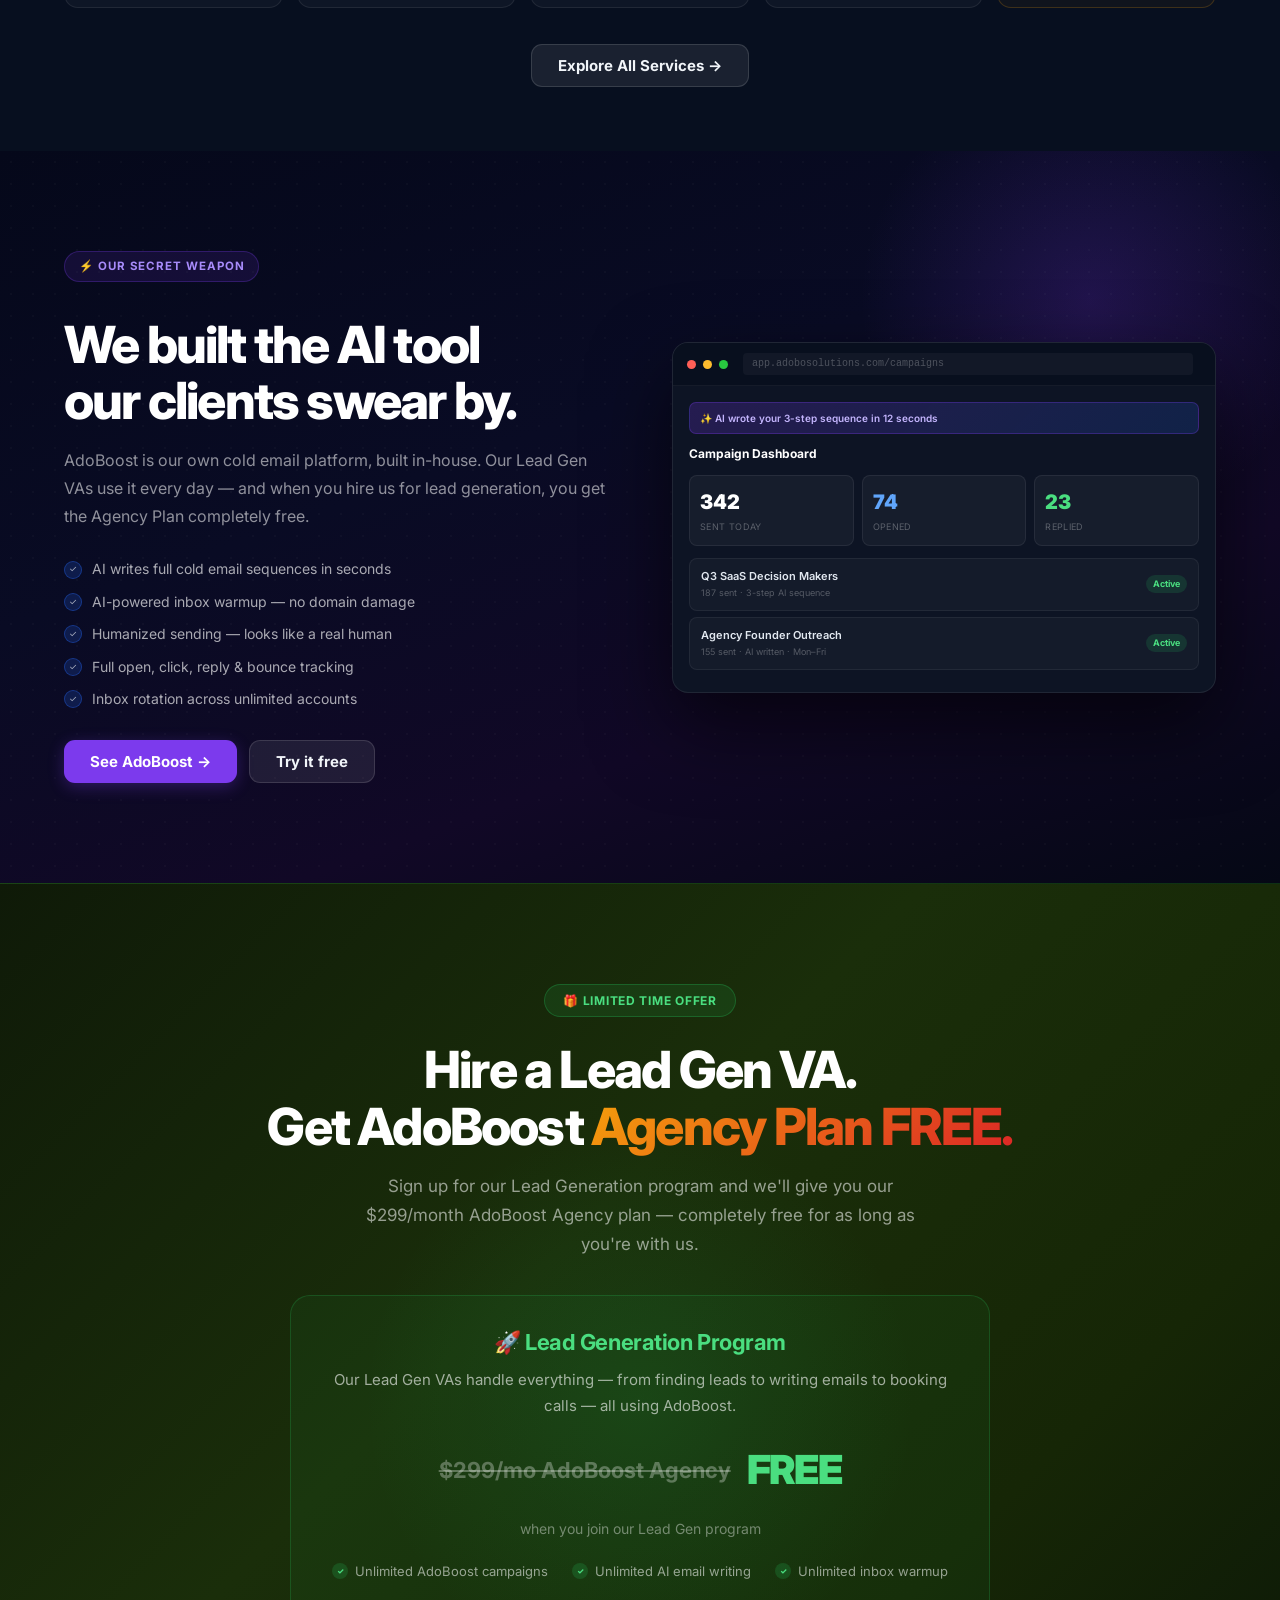
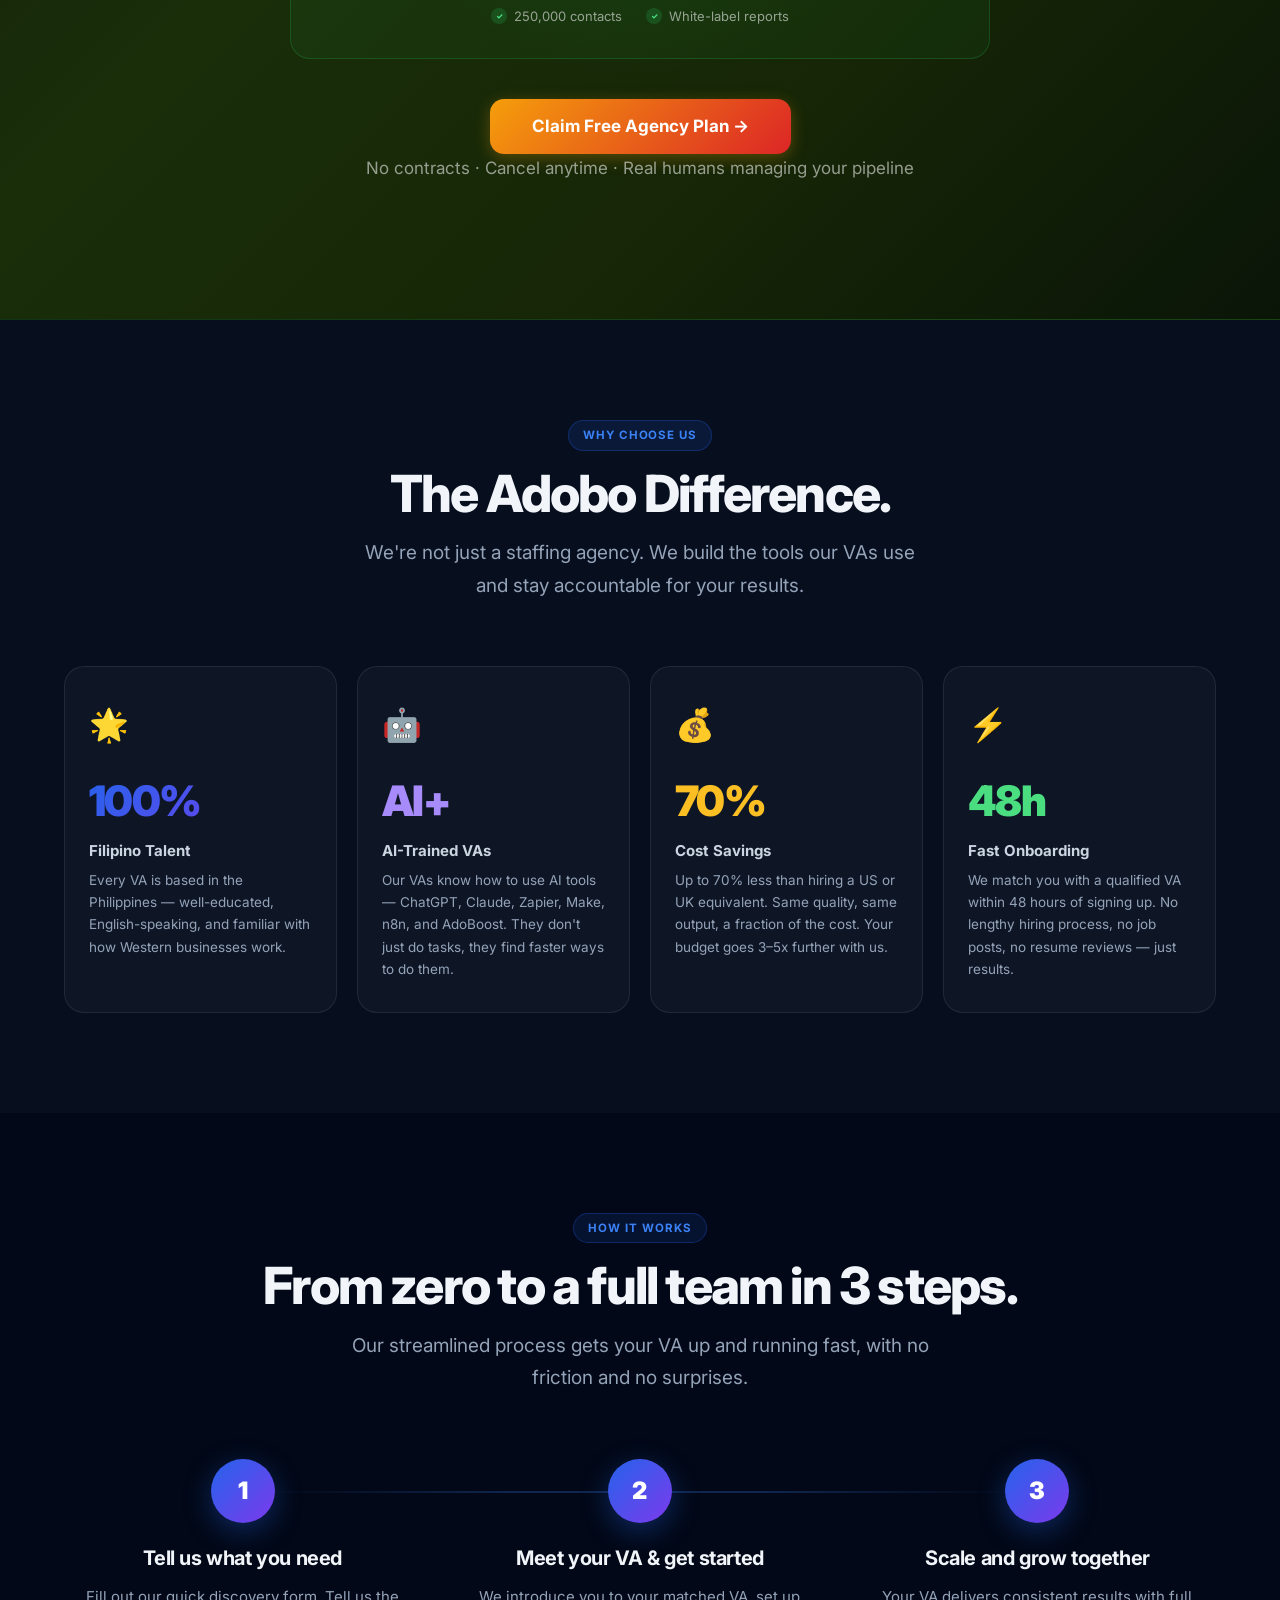
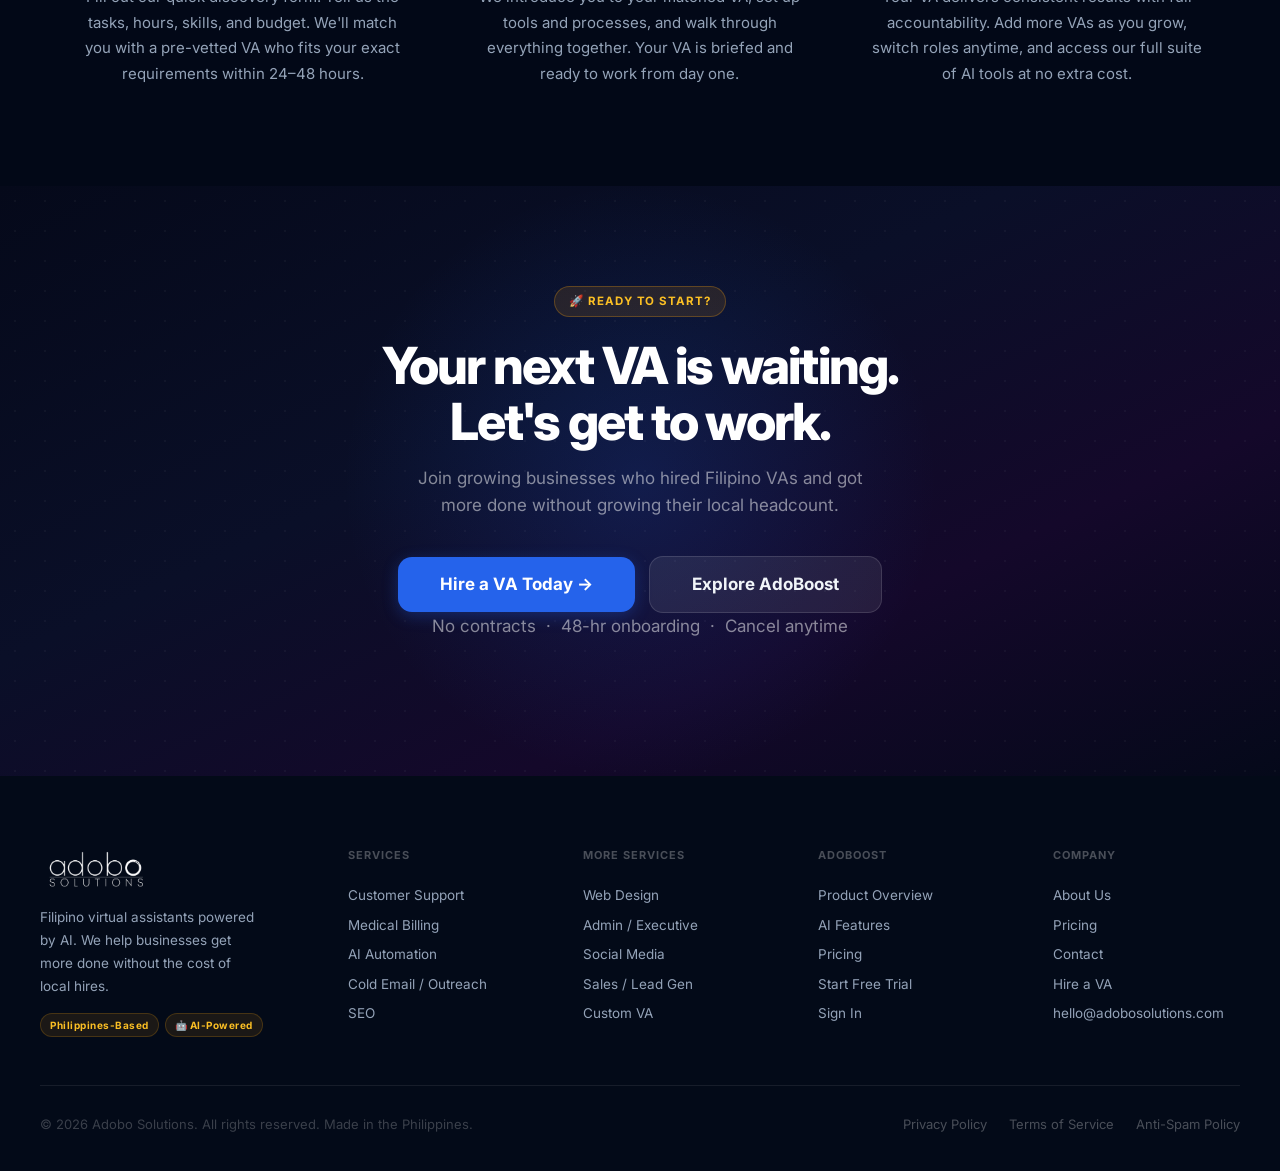
==== commit 1eaecfbb: "Logo: ADB2 Tranparent 2 for nav/footer, transparent_logo for about card - Nav + footer on all 6 page" ====
--- a/index.html
+++ b/index.html
@@ -226,7 +226,7 @@
 <nav id="nav">
   <div class="nav-inner">
     <a href="index.html" class="nav-logo">
-      <img src="assets/ADB2%20Tranparent.png" alt="Adobo Solutions">
+      <img src="assets/ADB2%20Tranparent%202.png" alt="Adobo Solutions">
     </a>
     <div class="nav-links">
       <a href="services.html">Services</a>
@@ -565,7 +565,7 @@
     <div class="footer-top">
       <div class="f-brand">
         <div class="f-brand-logo">
-          <img src="assets/ADB2%20Tranparent.png" alt="Adobo Solutions">
+          <img src="assets/ADB2%20Tranparent%202.png" alt="Adobo Solutions">
         </div>
         <p>Filipino virtual assistants powered by AI. We help businesses get more done without the cost of local hires.</p>
         <div class="f-brand-badges">
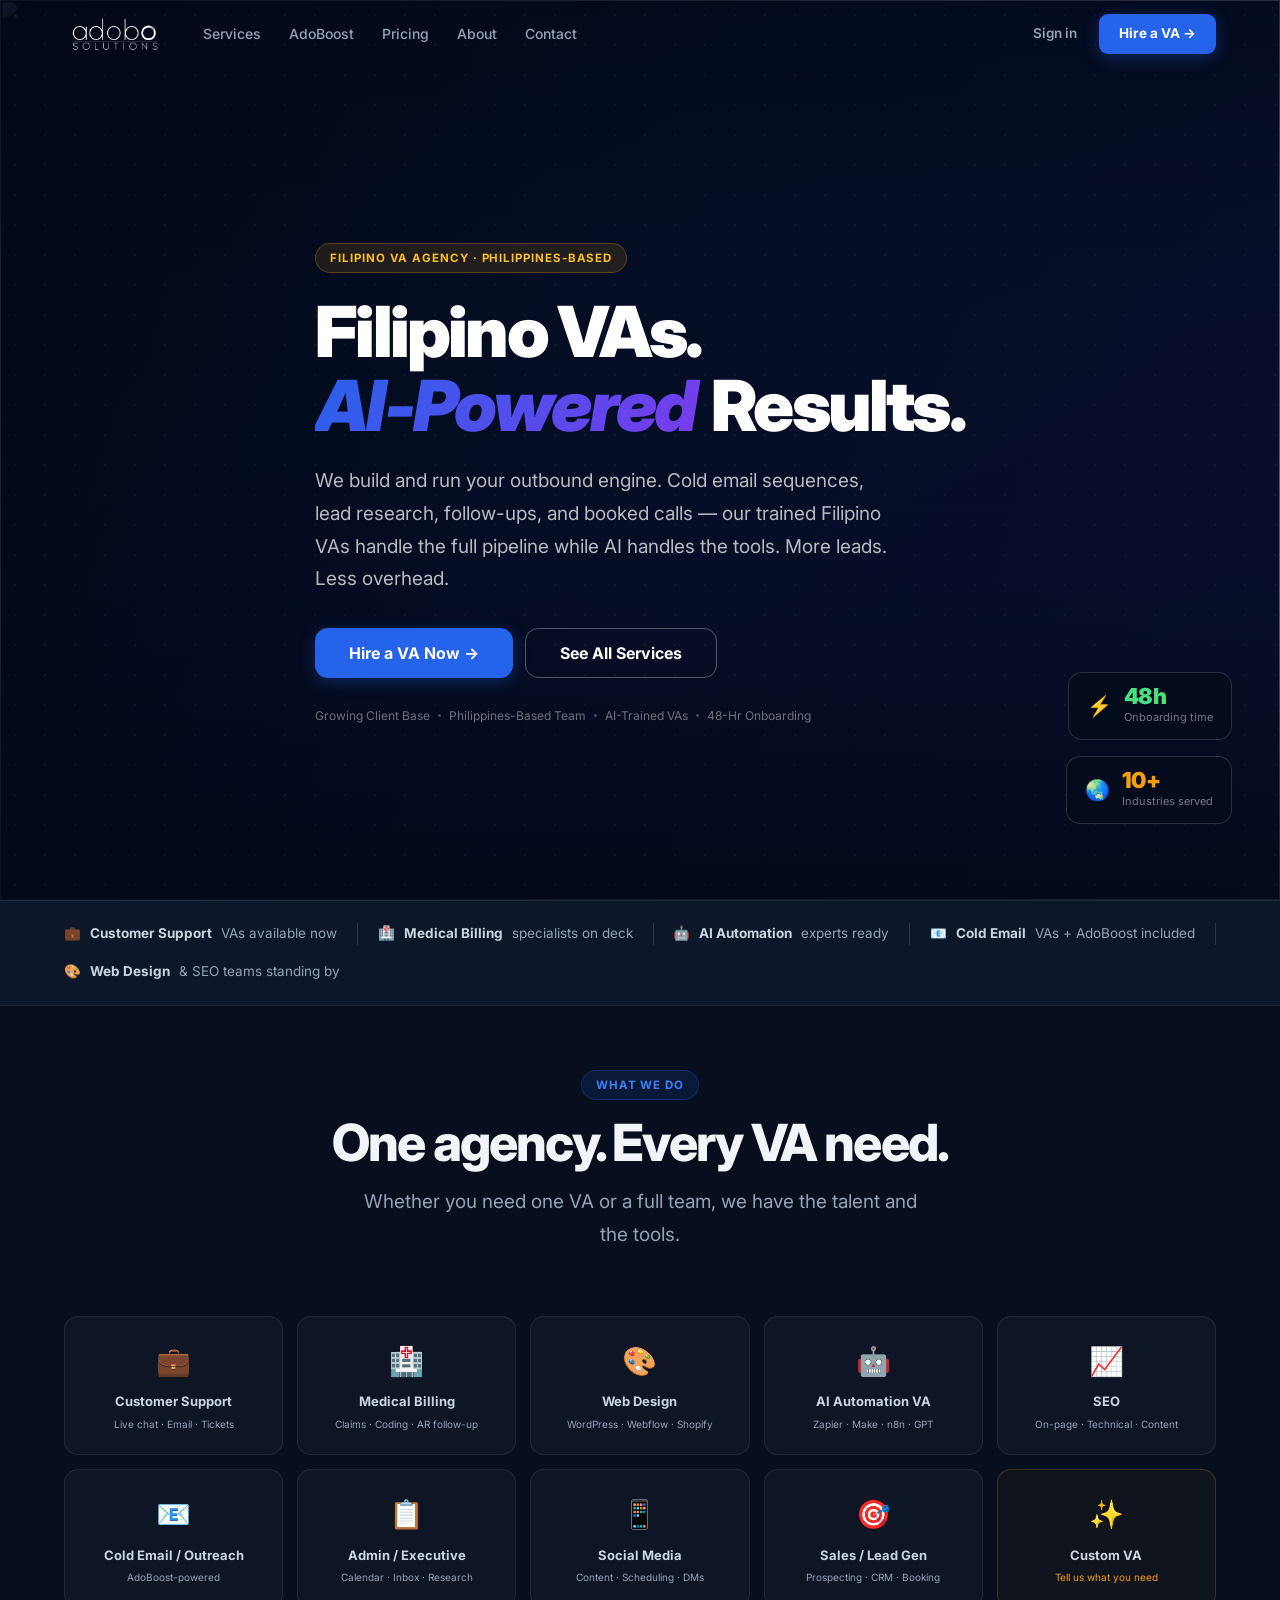
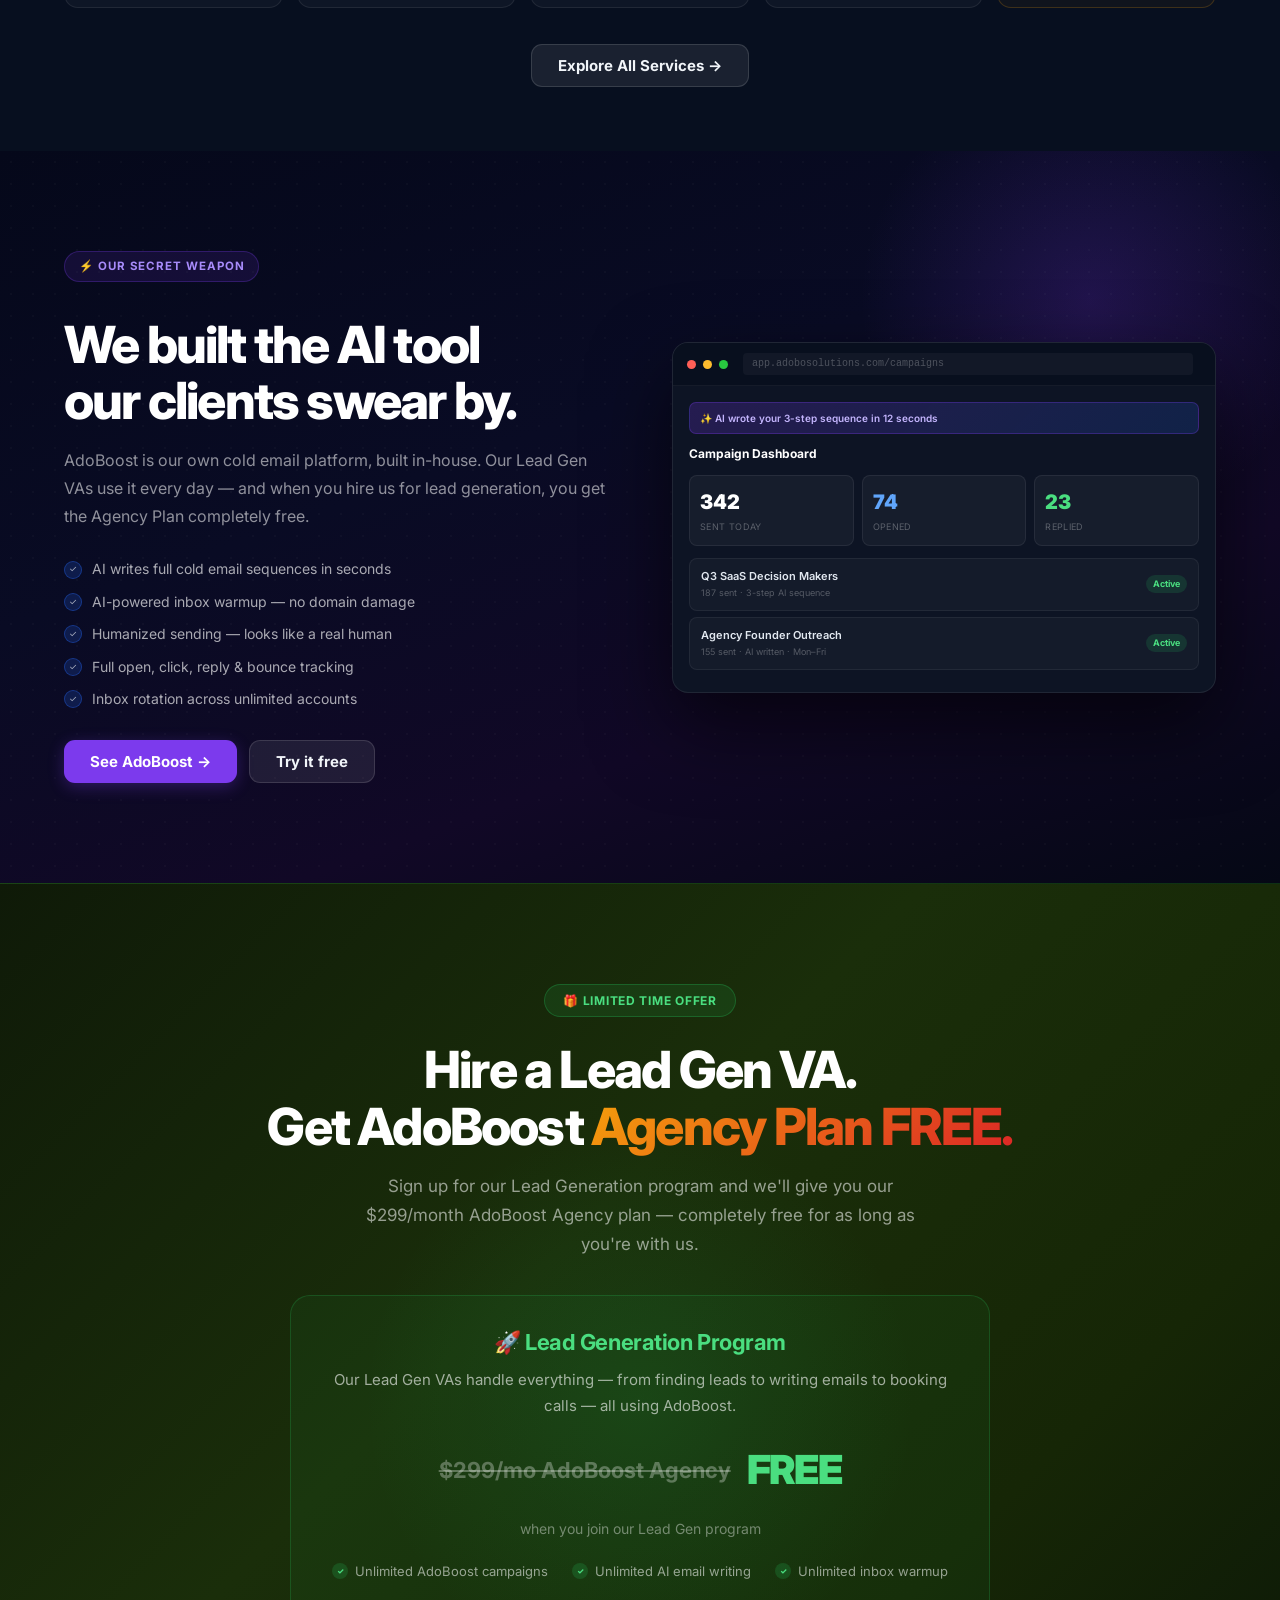
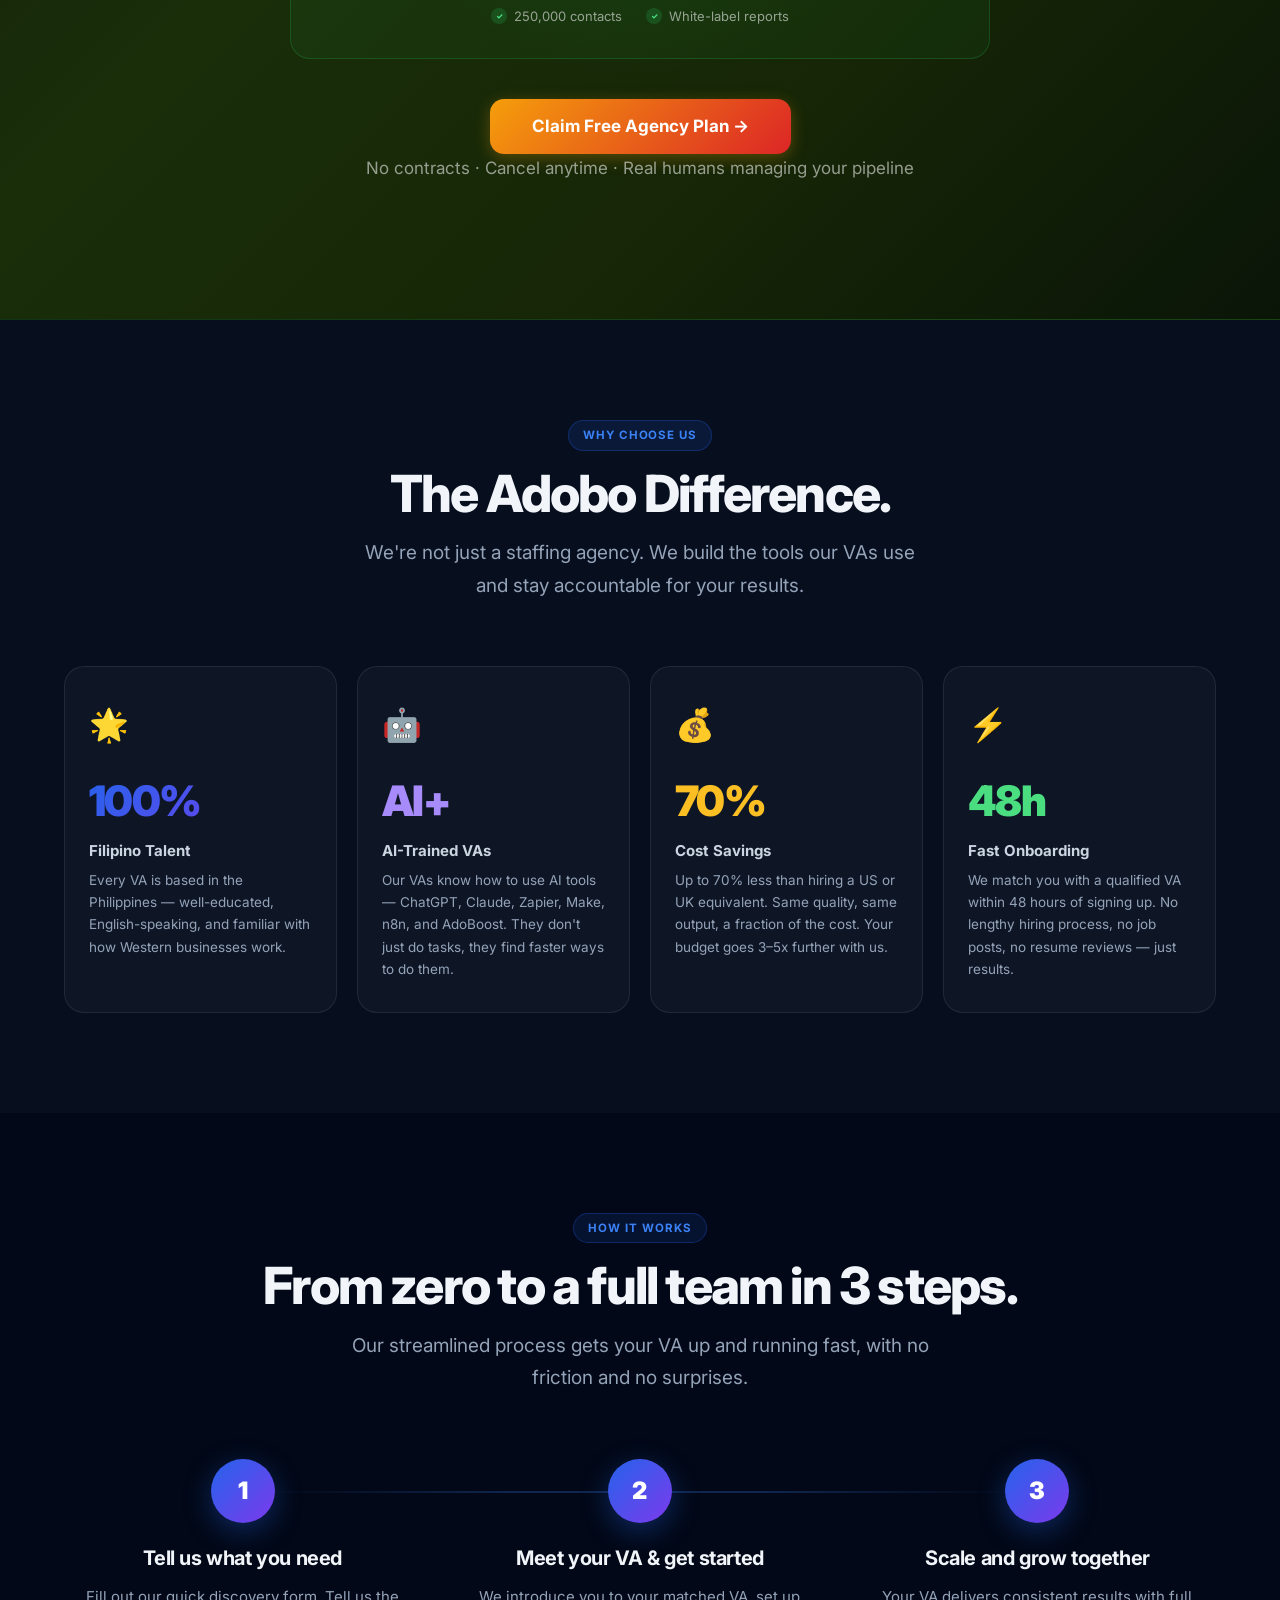
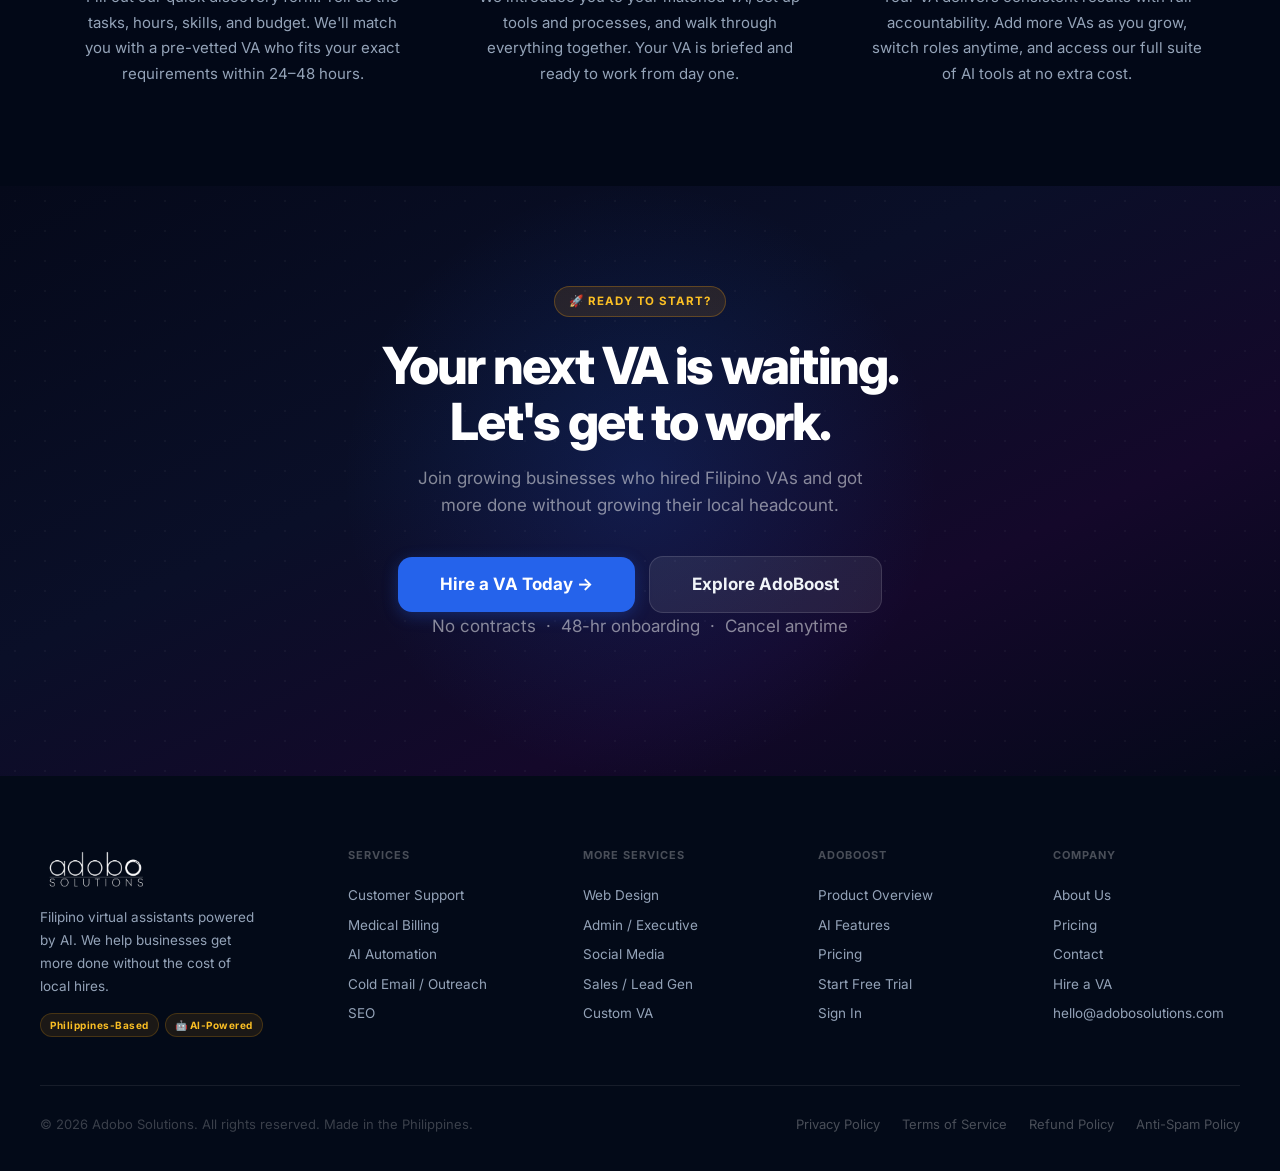
==== commit f8eba71c: "Add Refund & Cancellation Policy page (required for Paddle); wire footer links" ====
--- a/index.html
+++ b/index.html
@@ -609,9 +609,9 @@
     <div class="footer-bot">
       <p>© 2026 Adobo Solutions. All rights reserved. Made in the Philippines.</p>
       <div class="footer-bot-links">
-        <a href="#">Privacy Policy</a>
-        <a href="#">Terms of Service</a>
-        <a href="#">Anti-Spam Policy</a>
+        <a href="privacy.html">Privacy Policy</a>
+        <a href="terms.html">Terms of Service</a><a href="refund.html">Refund Policy</a>
+        <a href="anti-spam.html">Anti-Spam Policy</a>
       </div>
     </div>
   </div>
